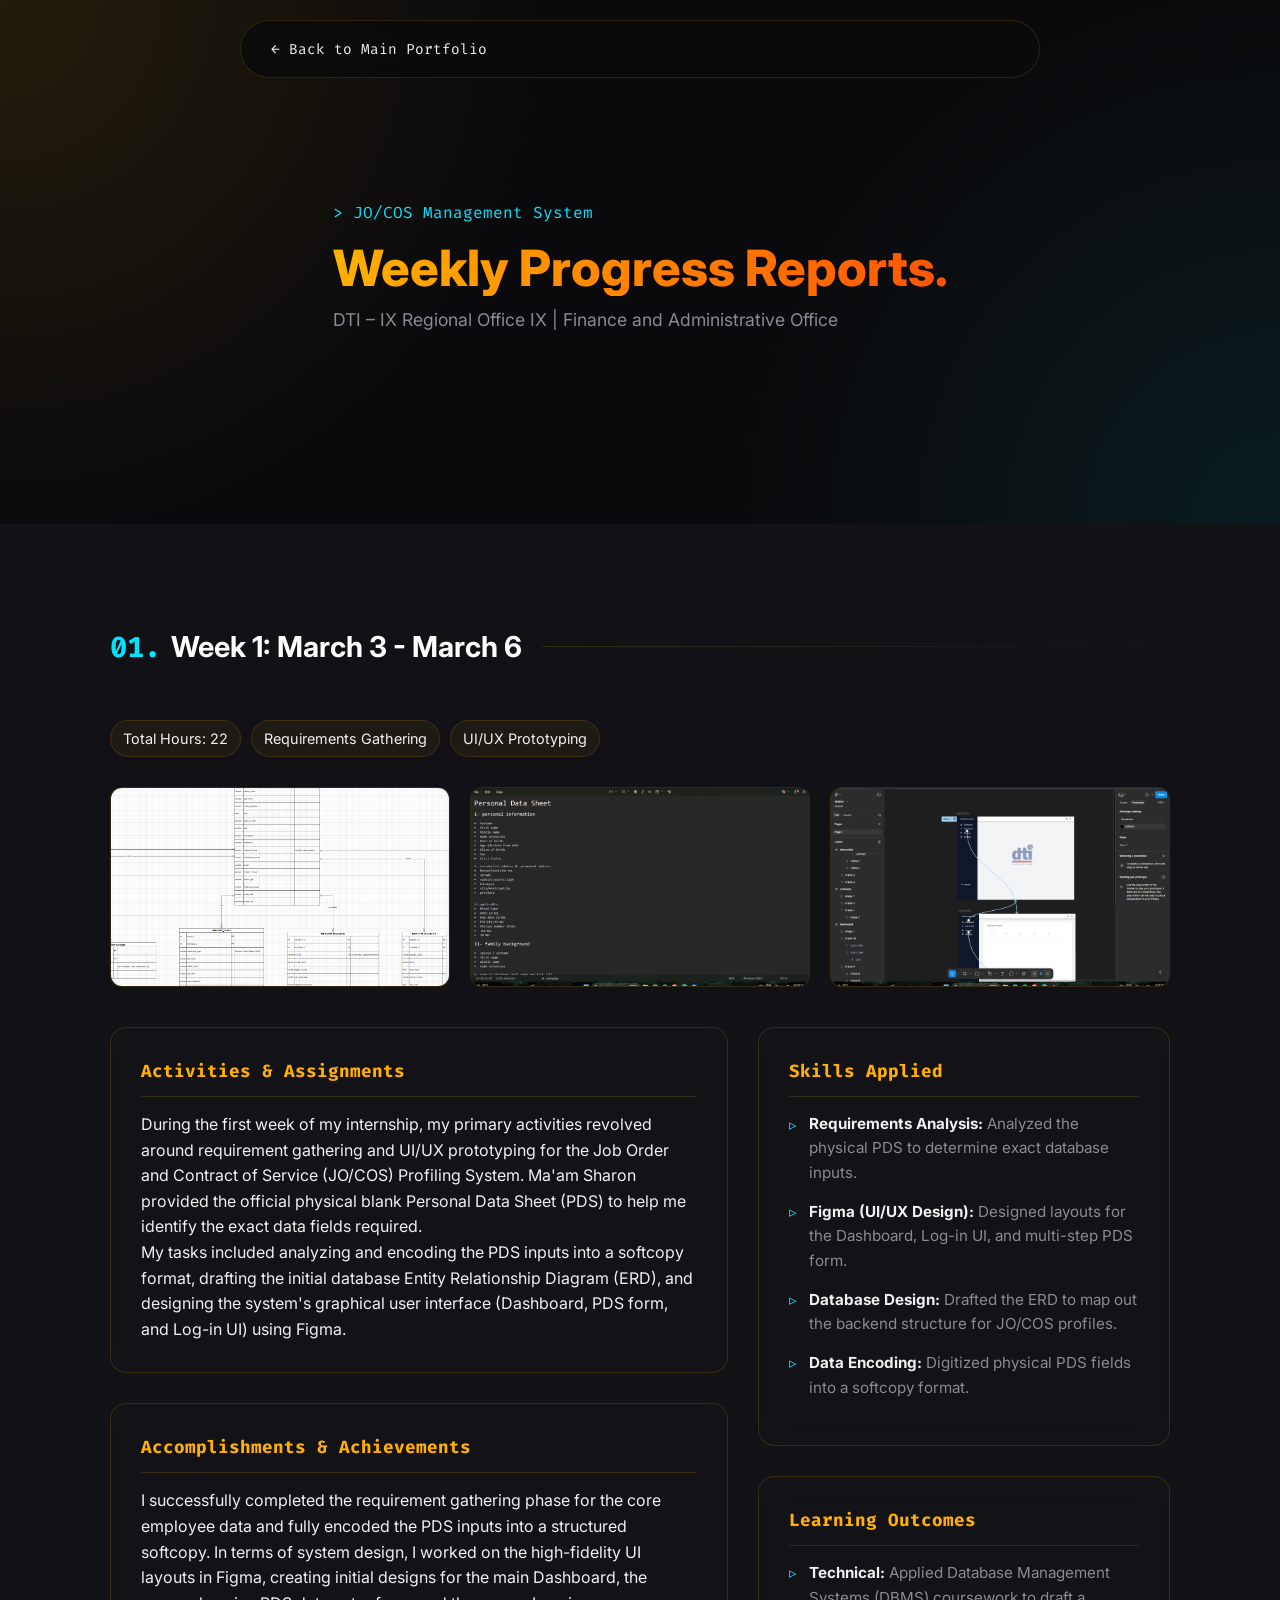
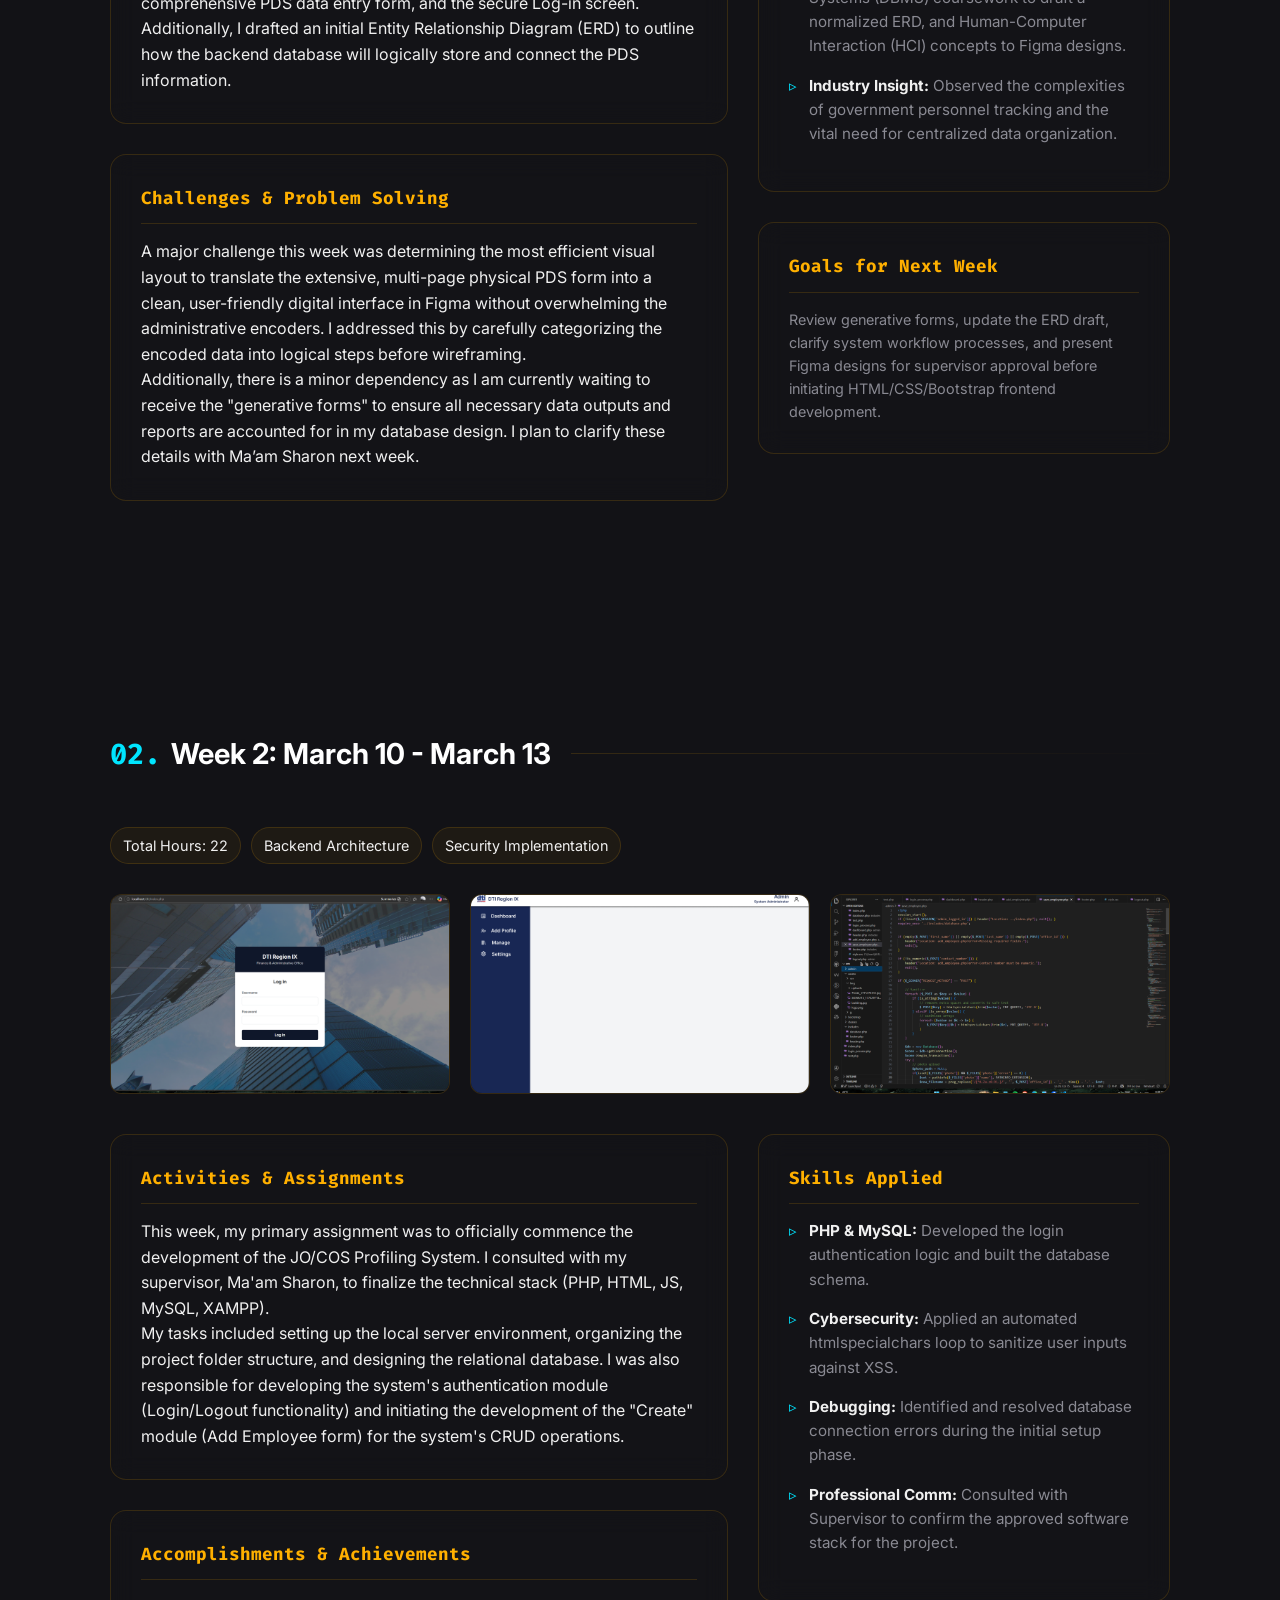
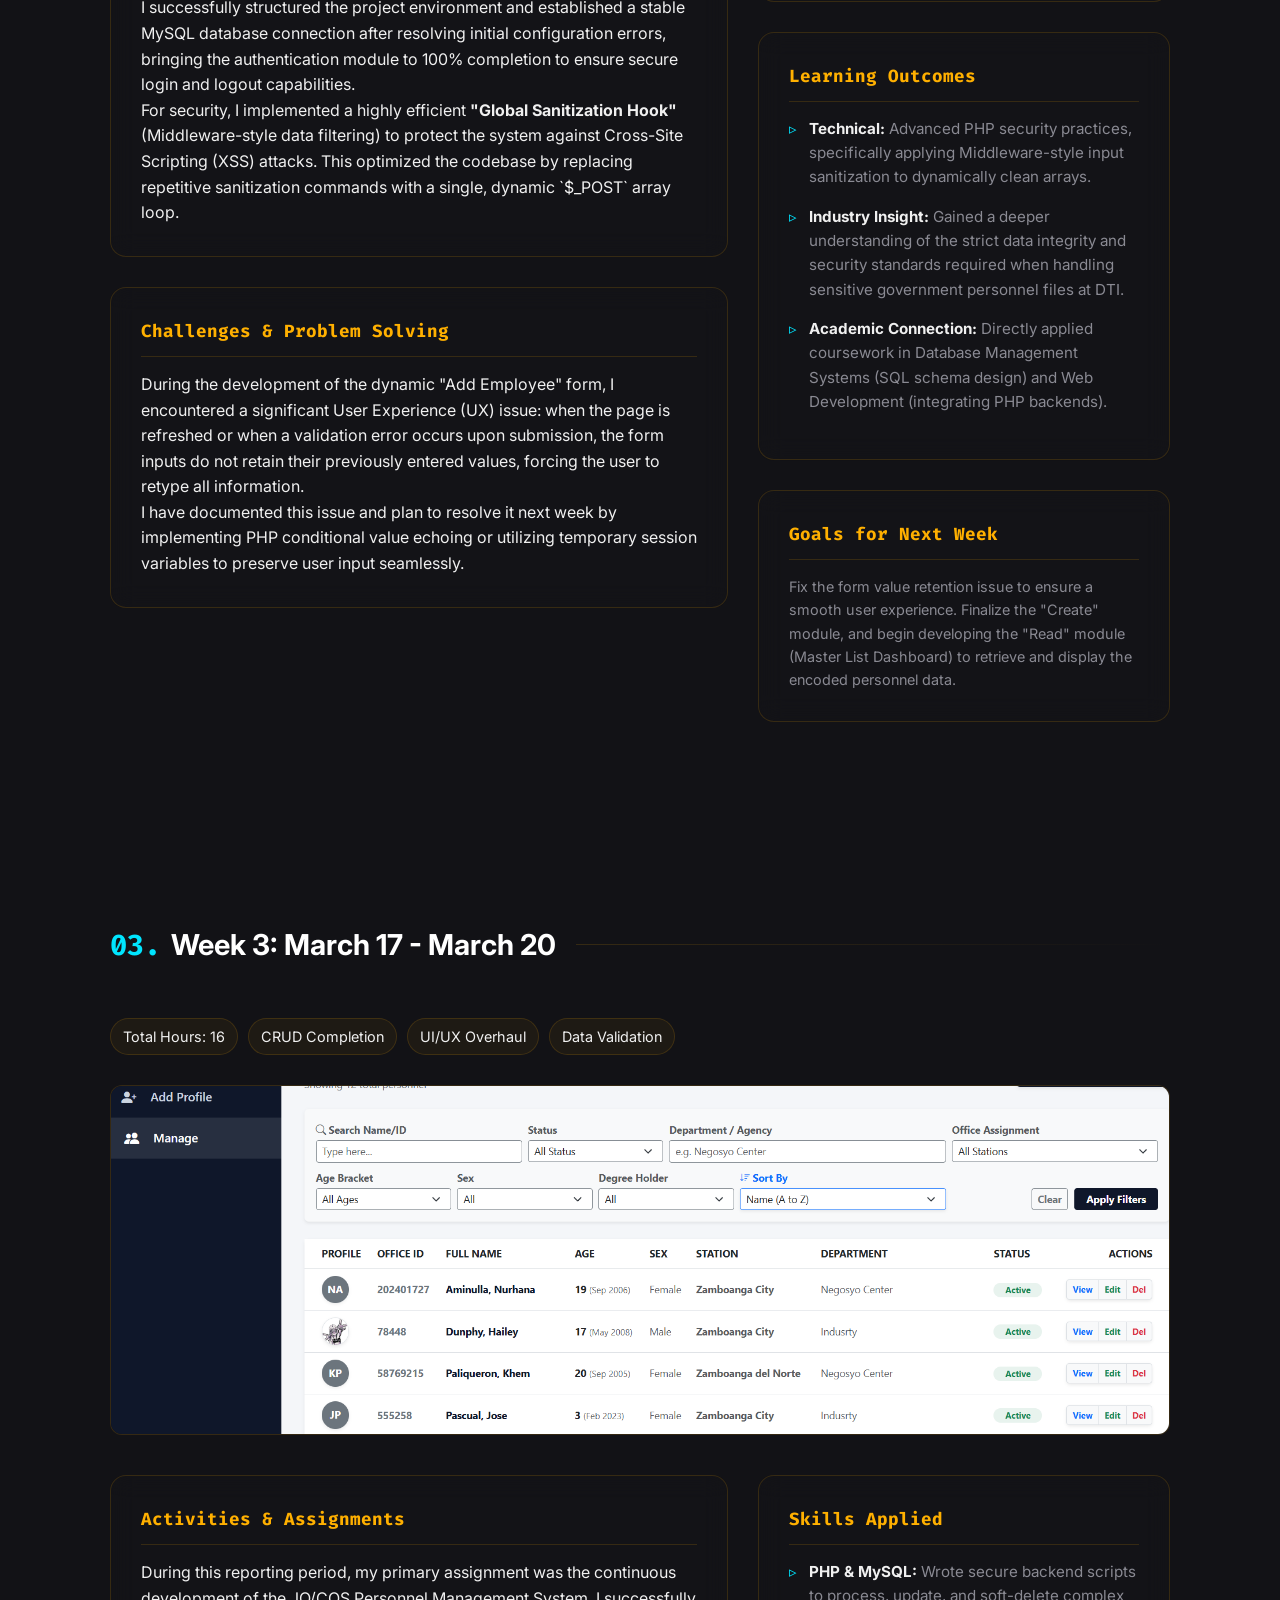
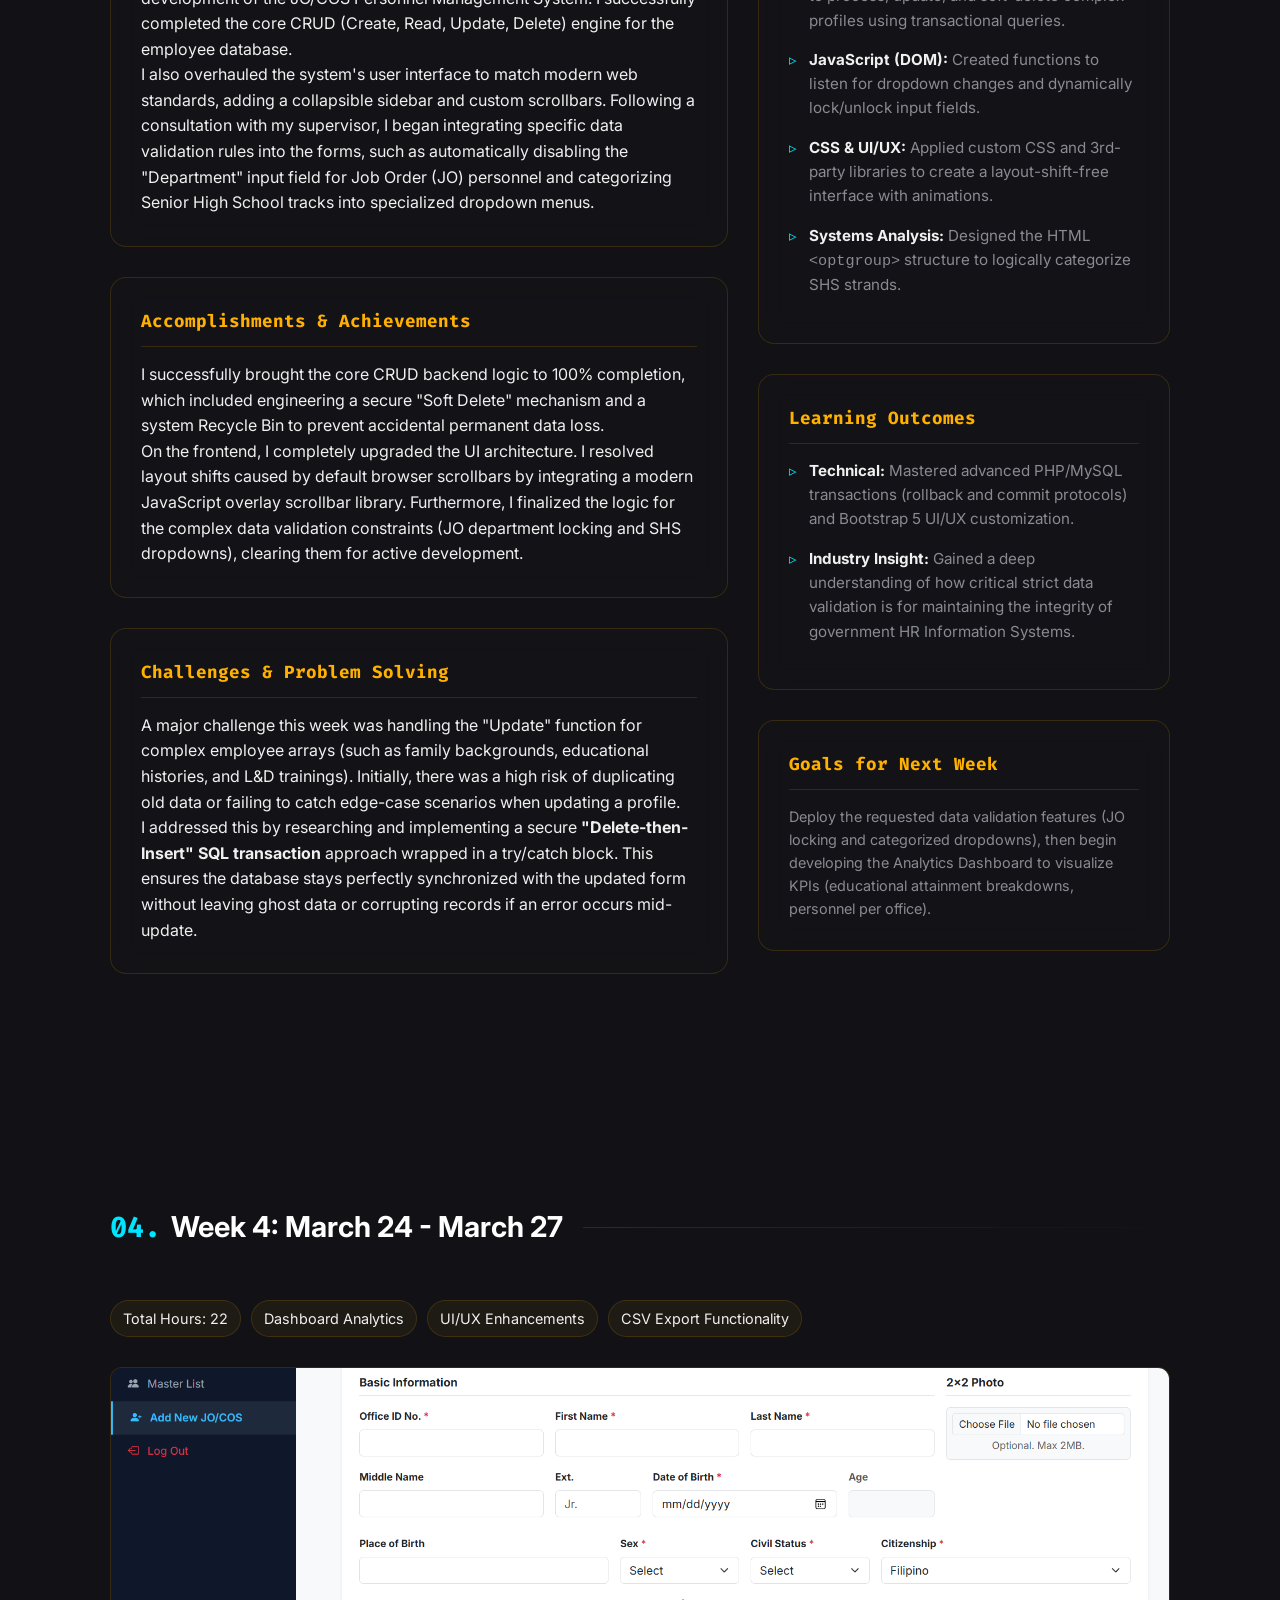
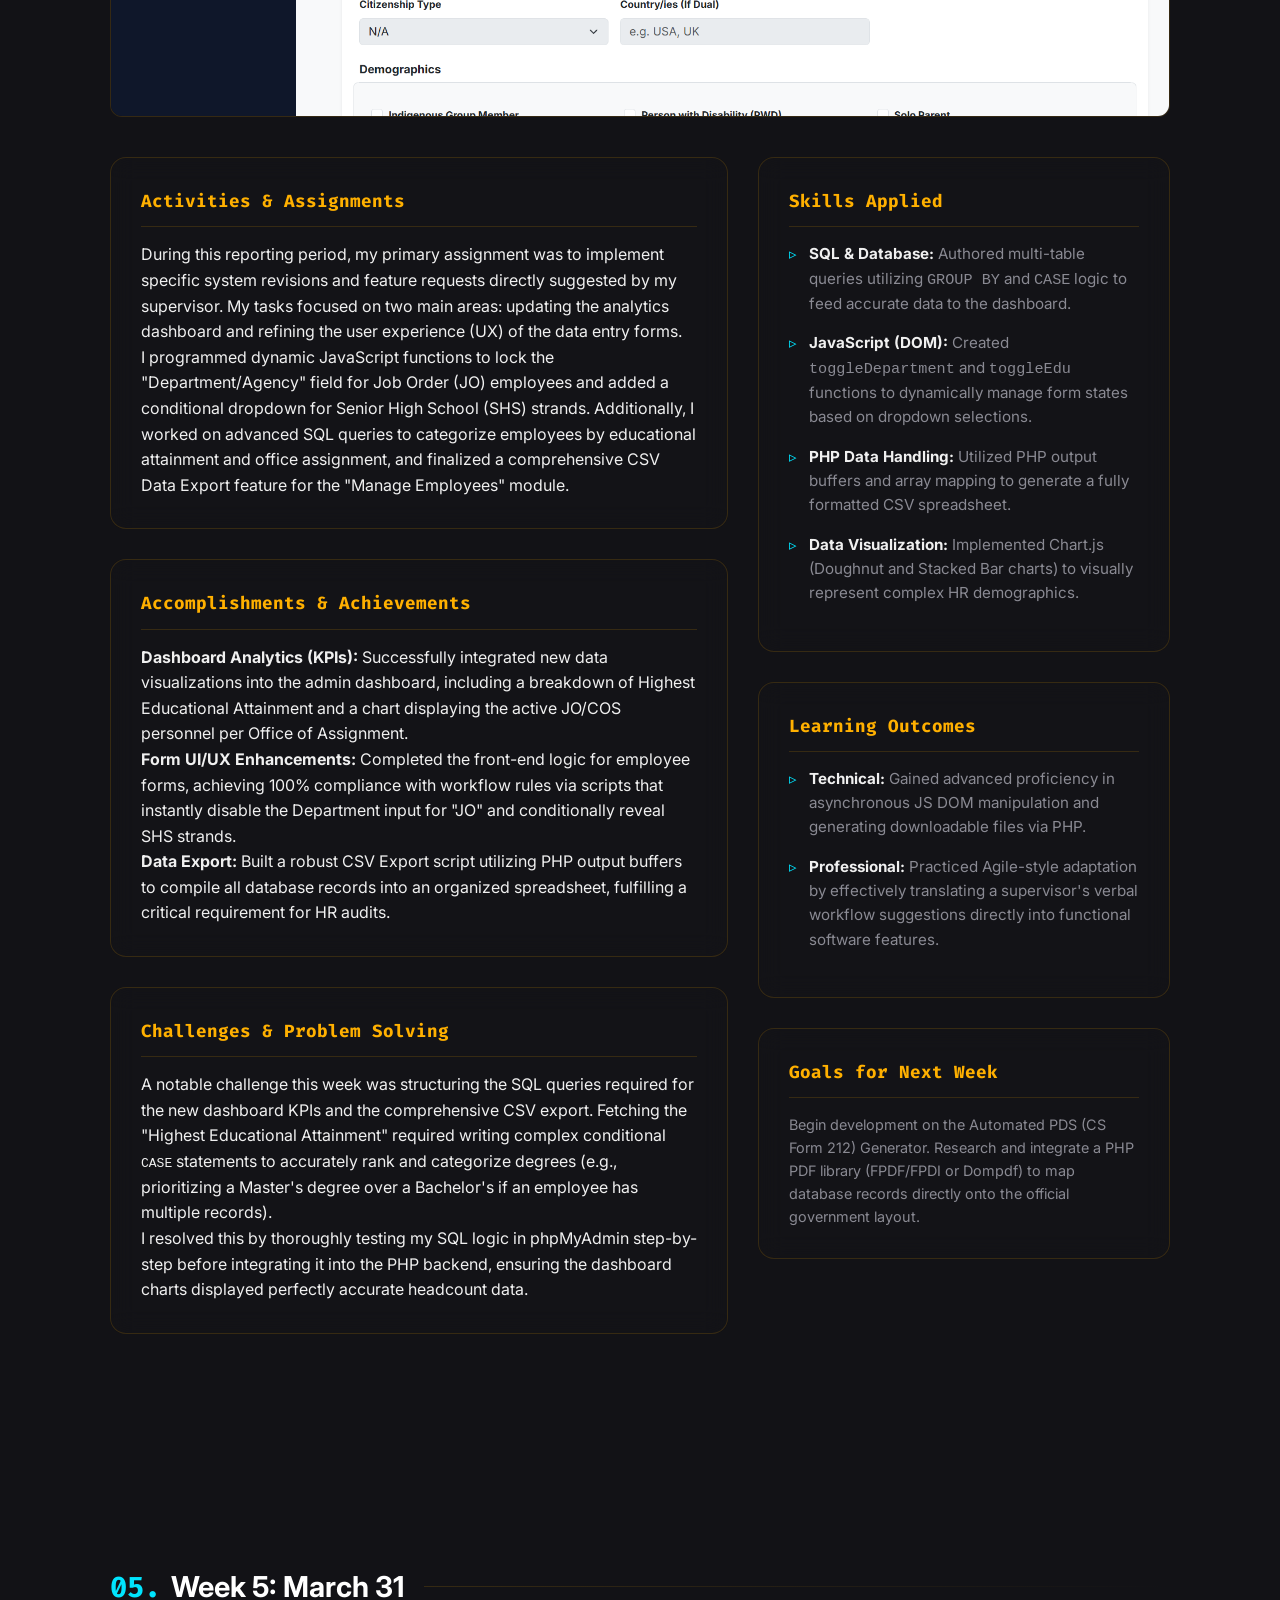
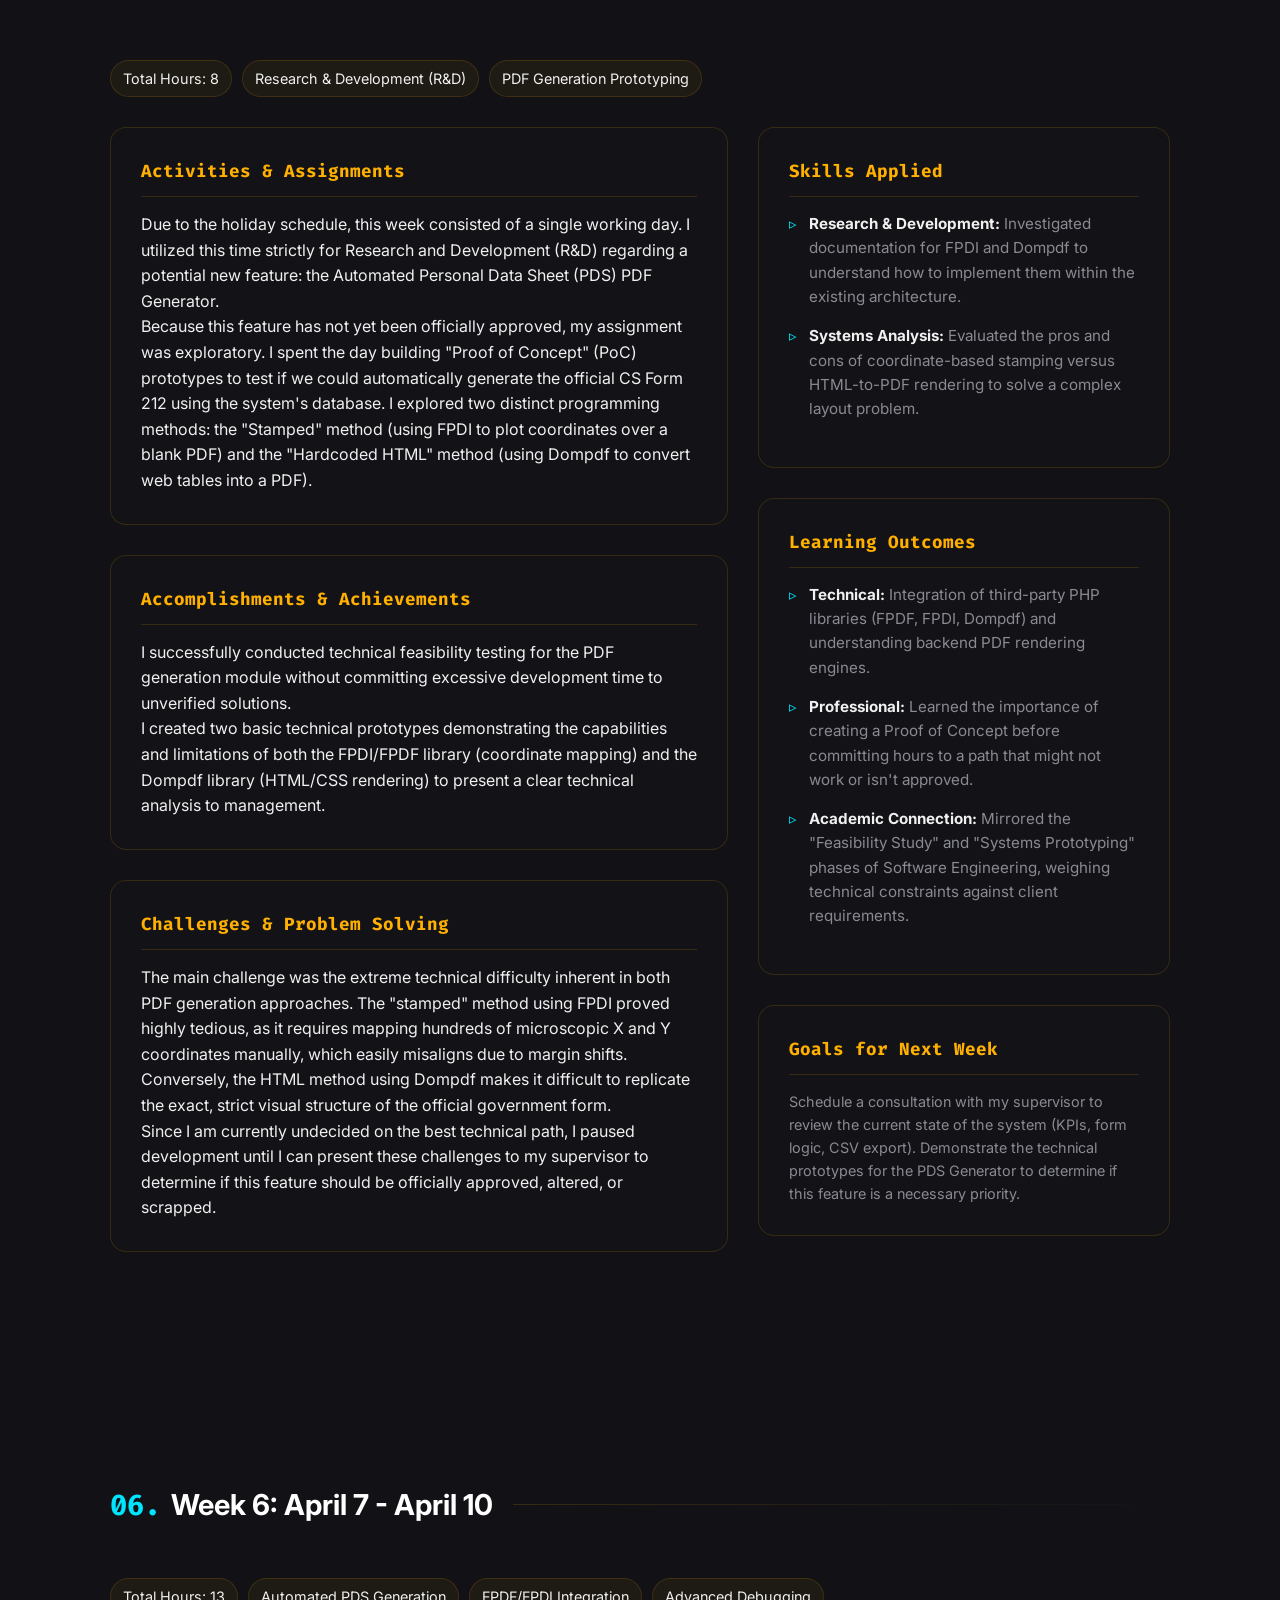
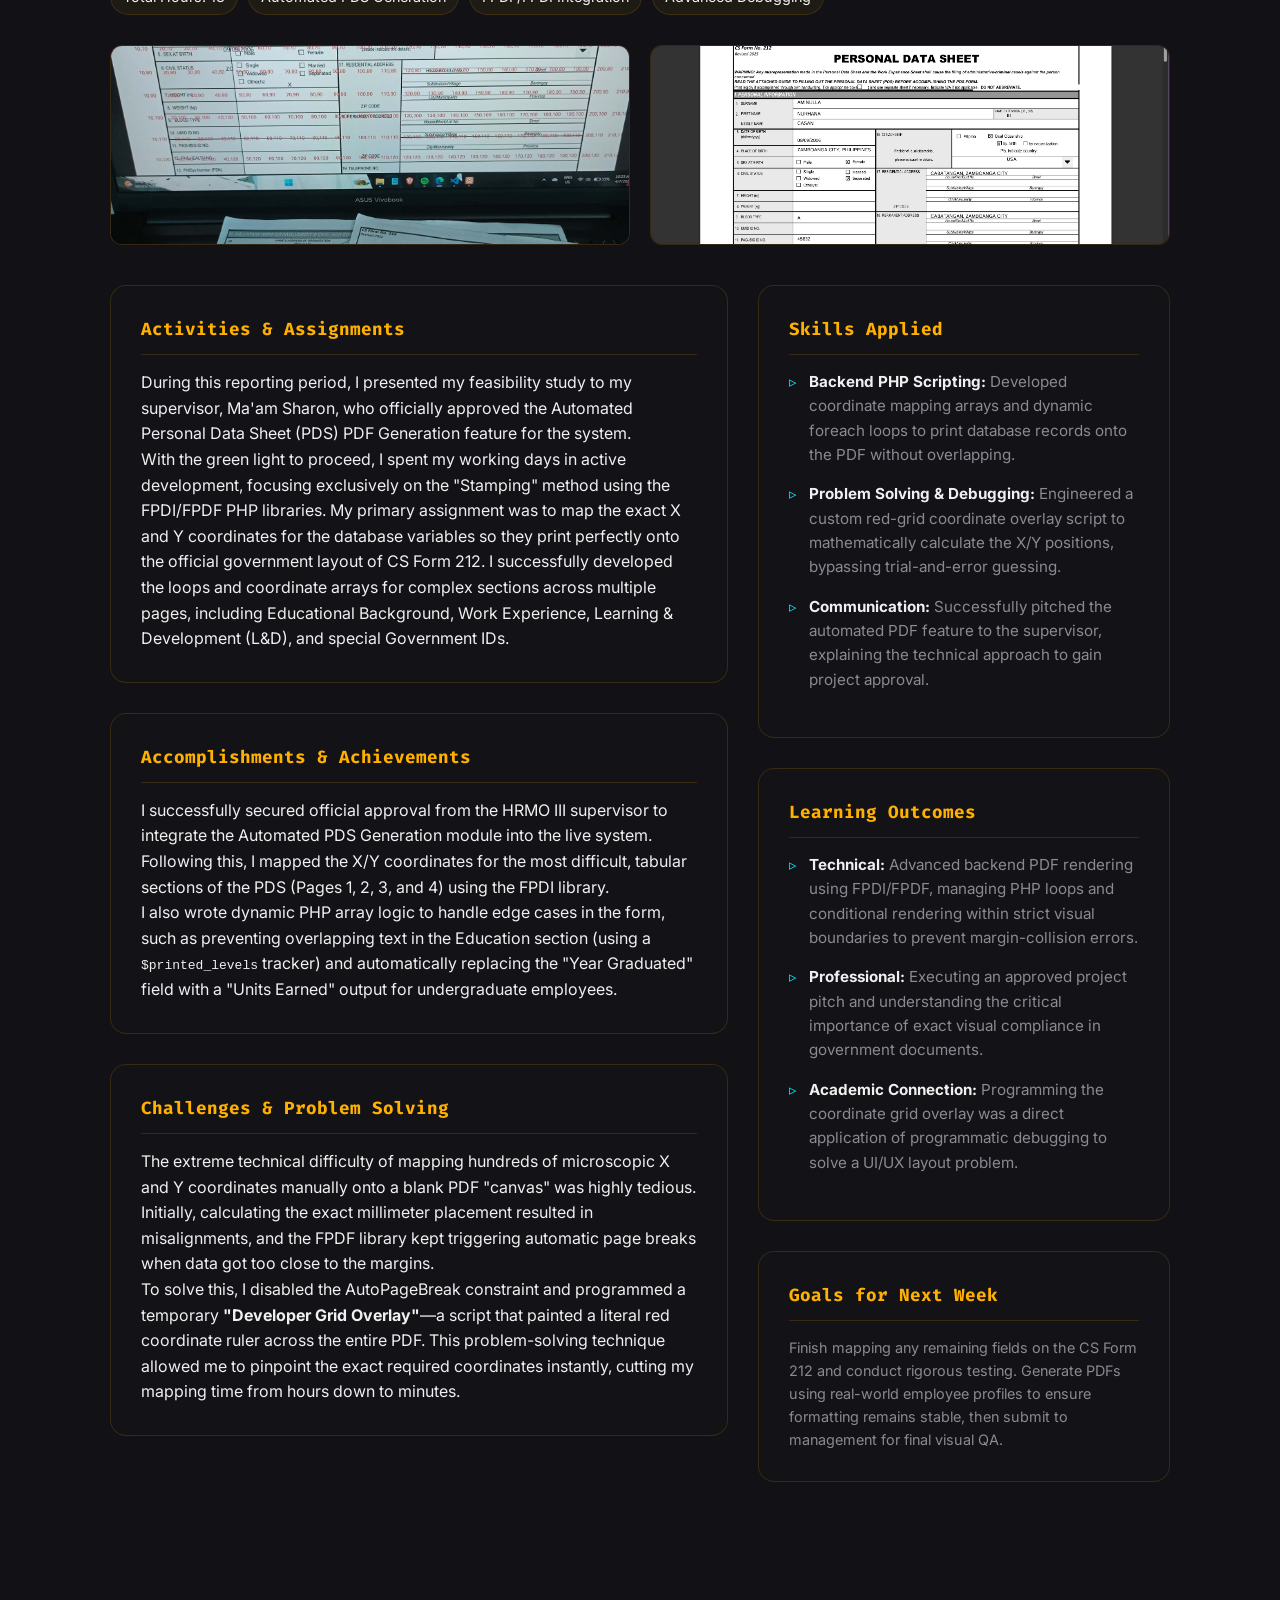
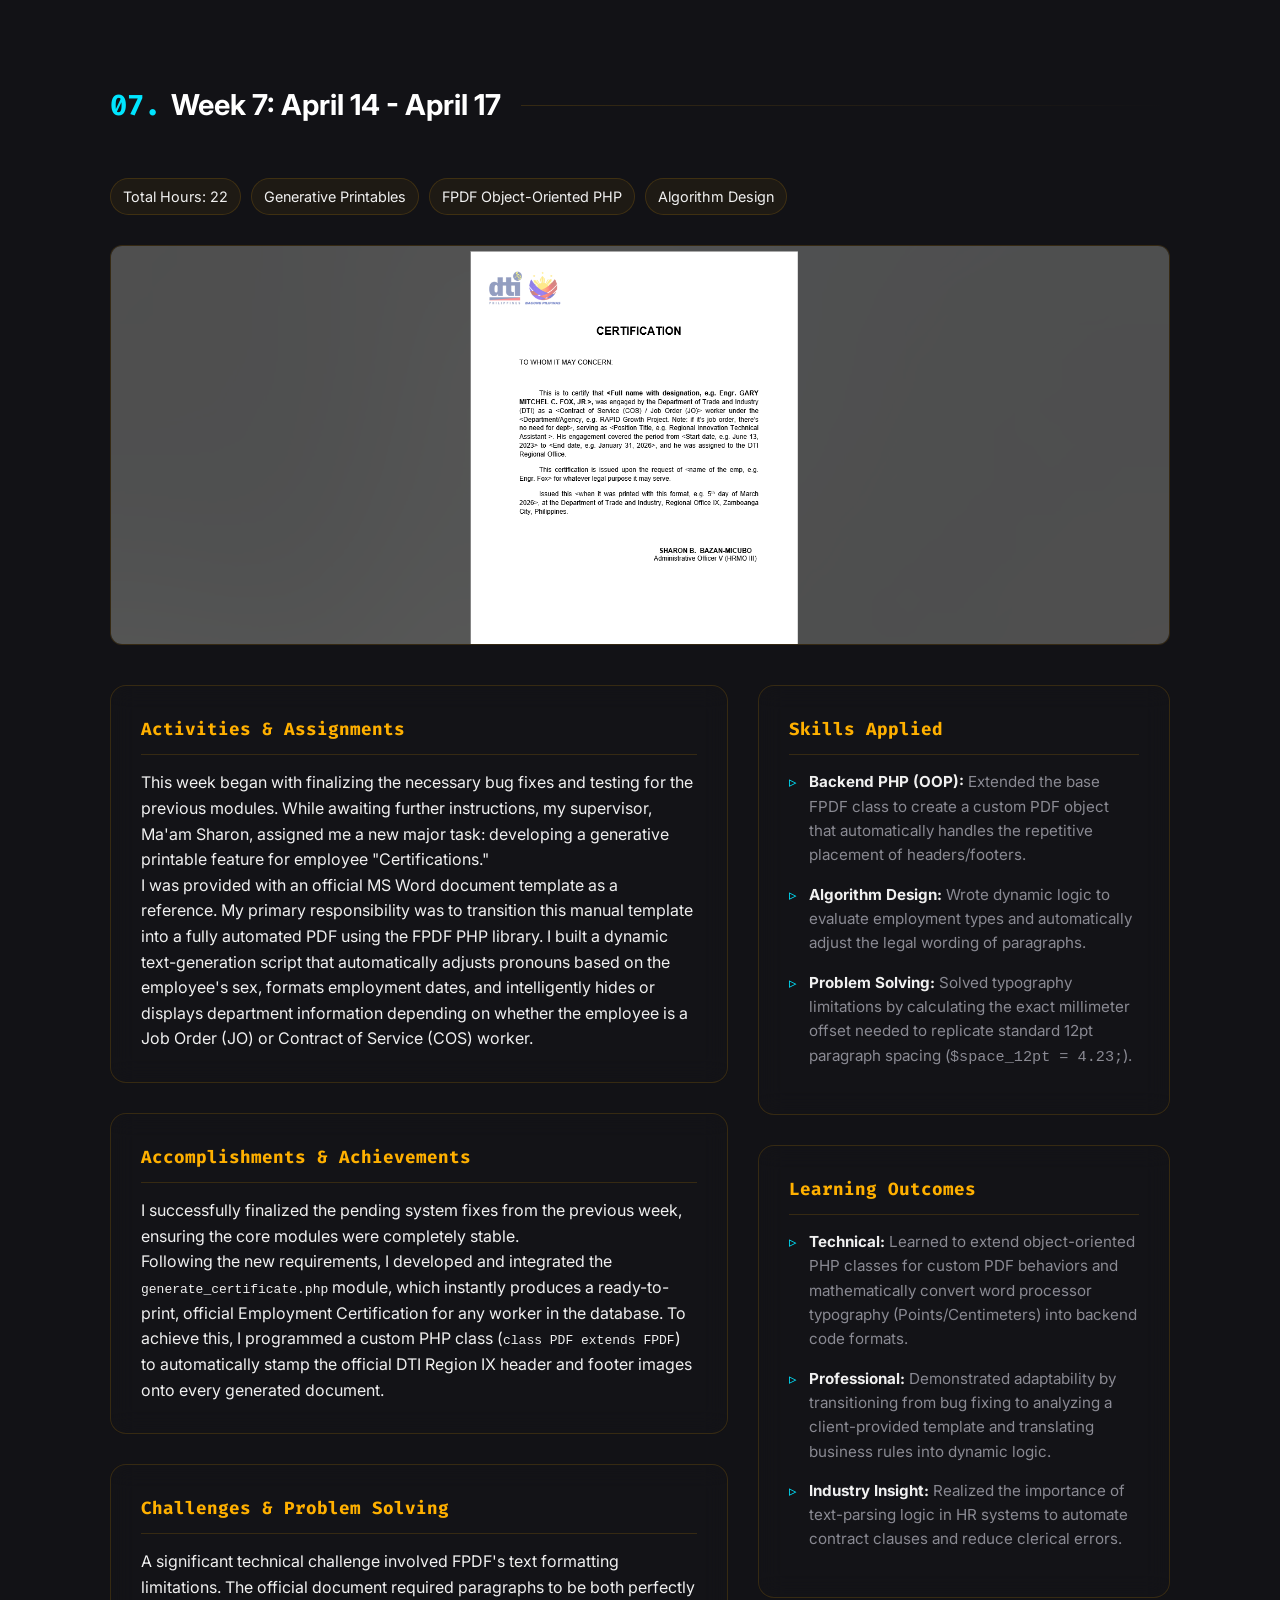
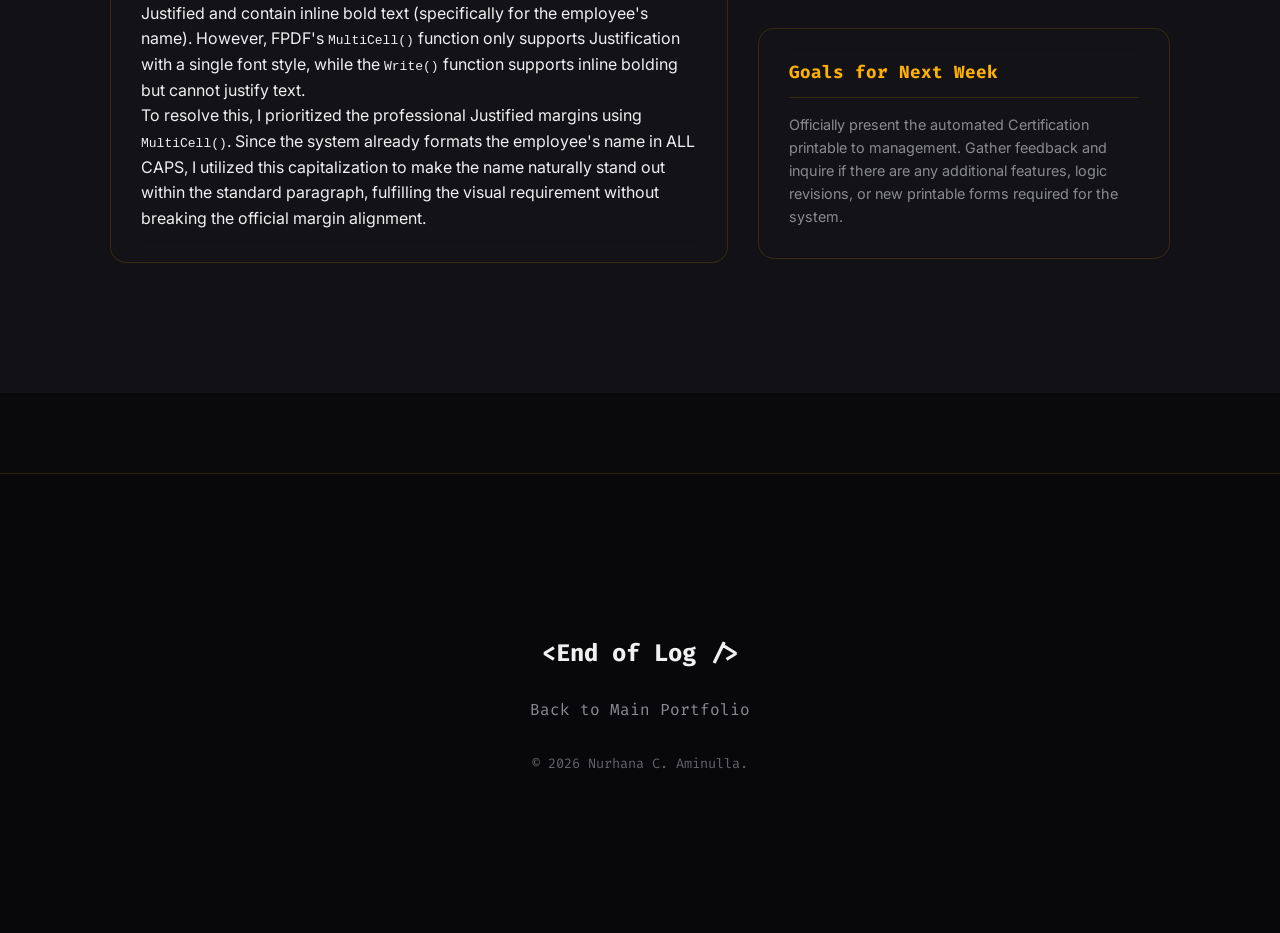
==== reports.html @ c4b8fddf "first commit" ====
<!DOCTYPE html>
<html lang="en">
<head>
    <meta charset="UTF-8">
    <meta name="viewport" content="width=device-width, initial-scale=1.0">
    <title>Detailed Reports | Nurhana C. Aminulla</title>
    <link rel="stylesheet" href="style.css">
    <link href="https://fonts.googleapis.com/css2?family=Fira+Code:wght@400;600&family=Inter:wght@300;400;600;800&display=swap" rel="stylesheet">
</head>
<body>

    <nav data-animate="fade-down">
        <div class="nav-content">
            <!-- <div class="logo">&lt;Nurhana /&gt;</div> -->
            <ul class="nav-links">
                <li><a href="index.html">&larr; Back to Main Portfolio</a></li>
            </ul>
        </div>
    </nav>

    <header class="section-hero" style="min-height: 40vh; padding-top: 100px; align-items: flex-end; padding-bottom: 50px;">
        <div class="container">
            <p class="greeting">> JO/COS Management System</p>
            <h1 class="name" style="font-size: clamp(30px, 5vw, 50px);">Weekly Progress Reports.</h1>
            <p class="summary">DTI – IX Regional Office IX | Finance and Administrative Office</p>
        </div>
    </header>

    <section id="week1" class="section-timeline">
        <div class="container">
            <div class="report-header" data-animate="fade-up">
                <h2 class="section-title">01. <span>Week 1: March 3 - March 6</span></h2>
                <div class="tech-tags" style="margin-bottom: 30px;">
                    <span>Total Hours: 22</span>
                    <span>Requirements Gathering</span>
                    <span>UI/UX Prototyping</span>
                </div>
            </div>

            <div class="report-gallery" data-animate="fade-up">
                <div class="gallery-img"><img src="img/weekly/week1_photo1.png" alt="Week 1 Photo 1"></div>
                <div class="gallery-img"><img src="img/weekly/week1_photo2.png" alt="Week 1 Photo 2"></div>
                <div class="gallery-img"><img src="img/weekly/week1_photo3.png" alt="Week 1 Photo 3"></div>
            </div>

            <div class="report-grid">
                
                <div class="report-main-content">
                    <div class="glass-panel" data-animate="slide-right" style="margin-bottom: 30px;">
                        <h3 class="report-subtitle">Activities & Assignments</h3>
                        <p>During the first week of my internship, my primary activities revolved around requirement gathering and UI/UX prototyping for the Job Order and Contract of Service (JO/COS) Profiling System. Ma'am Sharon provided the official physical blank Personal Data Sheet (PDS) to help me identify the exact data fields required.</p>
                        <p>My tasks included analyzing and encoding the PDS inputs into a softcopy format, drafting the initial database Entity Relationship Diagram (ERD), and designing the system's graphical user interface (Dashboard, PDS form, and Log-in UI) using Figma.</p>
                    </div>

                    <div class="glass-panel" data-animate="slide-right" style="margin-bottom: 30px;">
                        <h3 class="report-subtitle">Accomplishments & Achievements</h3>
                        <p>I successfully completed the requirement gathering phase for the core employee data and fully encoded the PDS inputs into a structured softcopy. In terms of system design, I worked on the high-fidelity UI layouts in Figma, creating initial designs for the main Dashboard, the comprehensive PDS data entry form, and the secure Log-in screen.</p>
                        <p>Additionally, I drafted an initial Entity Relationship Diagram (ERD) to outline how the backend database will logically store and connect the PDS information.</p>
                    </div>

                    <div class="glass-panel" data-animate="slide-right" style="margin-bottom: 30px;">
                        <h3 class="report-subtitle">Challenges & Problem Solving</h3>
                        <p>A major challenge this week was determining the most efficient visual layout to translate the extensive, multi-page physical PDS form into a clean, user-friendly digital interface in Figma without overwhelming the administrative encoders. I addressed this by carefully categorizing the encoded data into logical steps before wireframing.</p>
                        <p>Additionally, there is a minor dependency as I am currently waiting to receive the "generative forms" to ensure all necessary data outputs and reports are accounted for in my database design. I plan to clarify these details with Ma’am Sharon next week.</p>
                    </div>
                </div>

                <div class="report-sidebar">
                    
                    <div class="glass-panel" data-animate="slide-left" style="margin-bottom: 30px;">
                        <h3 class="report-subtitle">Skills Applied</h3>
                        <ul class="styled-list">
                            <li><strong>Requirements Analysis:</strong> Analyzed the physical PDS to determine exact database inputs.</li>
                            <li><strong>Figma (UI/UX Design):</strong> Designed layouts for the Dashboard, Log-in UI, and multi-step PDS form.</li>
                            <li><strong>Database Design:</strong> Drafted the ERD to map out the backend structure for JO/COS profiles.</li>
                            <li><strong>Data Encoding:</strong> Digitized physical PDS fields into a softcopy format.</li>
                        </ul>
                    </div>

                    <div class="glass-panel" data-animate="slide-left" style="margin-bottom: 30px;">
                        <h3 class="report-subtitle">Learning Outcomes</h3>
                        <ul class="styled-list">
                            <li><strong>Technical:</strong> Applied Database Management Systems (DBMS) coursework to draft a normalized ERD, and Human-Computer Interaction (HCI) concepts to Figma designs.</li>
                            <li><strong>Industry Insight:</strong> Observed the complexities of government personnel tracking and the vital need for centralized data organization.</li>
                        </ul>
                    </div>

                    <div class="glass-panel" data-animate="slide-left">
                        <h3 class="report-subtitle">Goals for Next Week</h3>
                        <p style="font-size: 0.9rem; color: var(--text-muted);">Review generative forms, update the ERD draft, clarify system workflow processes, and present Figma designs for supervisor approval before initiating HTML/CSS/Bootstrap frontend development.</p>
                    </div>
                </div>

            </div>
        </div>
    </section>

    <section id="week2" class="section-timeline">
        <div class="container">
            <div class="report-header" data-animate="fade-up">
                <h2 class="section-title">02. <span>Week 2: March 10 - March 13</span></h2>
                <div class="tech-tags" style="margin-bottom: 30px;">
                    <span>Total Hours: 22</span>
                    <span>Backend Architecture</span>
                    <span>Security Implementation</span>
                </div>
            </div>

            <div class="report-gallery" data-animate="fade-up">
                <div class="gallery-img"><img src="img/weekly/week2_photo1.png" alt="Week 2 Photo 1" onerror="this.style.display='none'"></div>
                <div class="gallery-img"><img src="img/weekly/week2_photo2.png" alt="Week 2 Photo 2" onerror="this.style.display='none'"></div>
                <div class="gallery-img"><img src="img/weekly/week2_photo3.png" alt="Week 2 Photo 3" onerror="this.style.display='none'"></div>
            </div>

            <div class="report-grid">
                
                <div class="report-main-content">
                    <div class="glass-panel" data-animate="slide-right" style="margin-bottom: 30px;">
                        <h3 class="report-subtitle">Activities & Assignments</h3>
                        <p>This week, my primary assignment was to officially commence the development of the JO/COS Profiling System. I consulted with my supervisor, Ma'am Sharon, to finalize the technical stack (PHP, HTML, JS, MySQL, XAMPP).</p>
                        <p>My tasks included setting up the local server environment, organizing the project folder structure, and designing the relational database. I was also responsible for developing the system's authentication module (Login/Logout functionality) and initiating the development of the "Create" module (Add Employee form) for the system's CRUD operations.</p>
                    </div>

                    <div class="glass-panel" data-animate="slide-right" style="margin-bottom: 30px;">
                        <h3 class="report-subtitle">Accomplishments & Achievements</h3>
                        <p>I successfully structured the project environment and established a stable MySQL database connection after resolving initial configuration errors, bringing the authentication module to 100% completion to ensure secure login and logout capabilities.</p>
                        <p>For security, I implemented a highly efficient <strong>"Global Sanitization Hook"</strong> (Middleware-style data filtering) to protect the system against Cross-Site Scripting (XSS) attacks. This optimized the codebase by replacing repetitive sanitization commands with a single, dynamic `$_POST` array loop.</p>
                    </div>

                    <div class="glass-panel" data-animate="slide-right" style="margin-bottom: 30px;">
                        <h3 class="report-subtitle">Challenges & Problem Solving</h3>
                        <p>During the development of the dynamic "Add Employee" form, I encountered a significant User Experience (UX) issue: when the page is refreshed or when a validation error occurs upon submission, the form inputs do not retain their previously entered values, forcing the user to retype all information.</p>
                        <p>I have documented this issue and plan to resolve it next week by implementing PHP conditional value echoing or utilizing temporary session variables to preserve user input seamlessly.</p>
                    </div>
                </div>

                <div class="report-sidebar">
                    
                    <div class="glass-panel" data-animate="slide-left" style="margin-bottom: 30px;">
                        <h3 class="report-subtitle">Skills Applied</h3>
                        <ul class="styled-list">
                            <li><strong>PHP & MySQL:</strong> Developed the login authentication logic and built the database schema.</li>
                            <li><strong>Cybersecurity:</strong> Applied an automated htmlspecialchars loop to sanitize user inputs against XSS.</li>
                            <li><strong>Debugging:</strong> Identified and resolved database connection errors during the initial setup phase.</li>
                            <li><strong>Professional Comm:</strong> Consulted with Supervisor to confirm the approved software stack for the project.</li>
                        </ul>
                    </div>

                    <div class="glass-panel" data-animate="slide-left" style="margin-bottom: 30px;">
                        <h3 class="report-subtitle">Learning Outcomes</h3>
                        <ul class="styled-list">
                            <li><strong>Technical:</strong> Advanced PHP security practices, specifically applying Middleware-style input sanitization to dynamically clean arrays.</li>
                            <li><strong>Industry Insight:</strong> Gained a deeper understanding of the strict data integrity and security standards required when handling sensitive government personnel files at DTI.</li>
                            <li><strong>Academic Connection:</strong> Directly applied coursework in Database Management Systems (SQL schema design) and Web Development (integrating PHP backends).</li>
                        </ul>
                    </div>

                    <div class="glass-panel" data-animate="slide-left">
                        <h3 class="report-subtitle">Goals for Next Week</h3>
                        <p style="font-size: 0.9rem; color: var(--text-muted);">Fix the form value retention issue to ensure a smooth user experience. Finalize the "Create" module, and begin developing the "Read" module (Master List Dashboard) to retrieve and display the encoded personnel data.</p>
                    </div>
                </div>

            </div>
        </div>
    </section>

    <section id="week3" class="section-timeline">
        <div class="container">
            <div class="report-header" data-animate="fade-up">
                <h2 class="section-title">03. <span>Week 3: March 17 - March 20</span></h2>
                <div class="tech-tags" style="margin-bottom: 30px;">
                    <span>Total Hours: 16</span>
                    <span>CRUD Completion</span>
                    <span>UI/UX Overhaul</span>
                    <span>Data Validation</span>
                </div>
            </div>

            <div class="report-gallery" data-animate="fade-up" style="display: block;">
                <div class="gallery-img" style="height: 350px;">
                    <img src="img/weekly/week3_photo1.png" alt="Week 3 Preview" onerror="this.style.display='none'">
                </div>
            </div>

            <div class="report-grid">
                
                <div class="report-main-content">
                    <div class="glass-panel" data-animate="slide-right" style="margin-bottom: 30px;">
                        <h3 class="report-subtitle">Activities & Assignments</h3>
                        <p>During this reporting period, my primary assignment was the continuous development of the JO/COS Personnel Management System. I successfully completed the core CRUD (Create, Read, Update, Delete) engine for the employee database.</p>
                        <p>I also overhauled the system's user interface to match modern web standards, adding a collapsible sidebar and custom scrollbars. Following a consultation with my supervisor, I began integrating specific data validation rules into the forms, such as automatically disabling the "Department" input field for Job Order (JO) personnel and categorizing Senior High School tracks into specialized dropdown menus.</p>
                    </div>

                    <div class="glass-panel" data-animate="slide-right" style="margin-bottom: 30px;">
                        <h3 class="report-subtitle">Accomplishments & Achievements</h3>
                        <p>I successfully brought the core CRUD backend logic to 100% completion, which included engineering a secure "Soft Delete" mechanism and a system Recycle Bin to prevent accidental permanent data loss.</p>
                        <p>On the frontend, I completely upgraded the UI architecture. I resolved layout shifts caused by default browser scrollbars by integrating a modern JavaScript overlay scrollbar library. Furthermore, I finalized the logic for the complex data validation constraints (JO department locking and SHS dropdowns), clearing them for active development.</p>
                    </div>

                    <div class="glass-panel" data-animate="slide-right" style="margin-bottom: 30px;">
                        <h3 class="report-subtitle">Challenges & Problem Solving</h3>
                        <p>A major challenge this week was handling the "Update" function for complex employee arrays (such as family backgrounds, educational histories, and L&D trainings). Initially, there was a high risk of duplicating old data or failing to catch edge-case scenarios when updating a profile.</p>
                        <p>I addressed this by researching and implementing a secure <strong>"Delete-then-Insert" SQL transaction</strong> approach wrapped in a try/catch block. This ensures the database stays perfectly synchronized with the updated form without leaving ghost data or corrupting records if an error occurs mid-update.</p>
                    </div>
                </div>

                <div class="report-sidebar">
                    
                    <div class="glass-panel" data-animate="slide-left" style="margin-bottom: 30px;">
                        <h3 class="report-subtitle">Skills Applied</h3>
                        <ul class="styled-list">
                            <li><strong>PHP & MySQL:</strong> Wrote secure backend scripts to process, update, and soft-delete complex profiles using transactional queries.</li>
                            <li><strong>JavaScript (DOM):</strong> Created functions to listen for dropdown changes and dynamically lock/unlock input fields.</li>
                            <li><strong>CSS & UI/UX:</strong> Applied custom CSS and 3rd-party libraries to create a layout-shift-free interface with animations.</li>
                            <li><strong>Systems Analysis:</strong> Designed the HTML <code>&lt;optgroup&gt;</code> structure to logically categorize SHS strands.</li>
                        </ul>
                    </div>

                    <div class="glass-panel" data-animate="slide-left" style="margin-bottom: 30px;">
                        <h3 class="report-subtitle">Learning Outcomes</h3>
                        <ul class="styled-list">
                            <li><strong>Technical:</strong> Mastered advanced PHP/MySQL transactions (rollback and commit protocols) and Bootstrap 5 UI/UX customization.</li>
                            <li><strong>Industry Insight:</strong> Gained a deep understanding of how critical strict data validation is for maintaining the integrity of government HR Information Systems.</li>
                        </ul>
                    </div>

                    <div class="glass-panel" data-animate="slide-left">
                        <h3 class="report-subtitle">Goals for Next Week</h3>
                        <p style="font-size: 0.9rem; color: var(--text-muted);">Deploy the requested data validation features (JO locking and categorized dropdowns), then begin developing the Analytics Dashboard to visualize KPIs (educational attainment breakdowns, personnel per office).</p>
                    </div>
                </div>

            </div>
        </div>
    </section>

    <section id="week4" class="section-timeline">
        <div class="container">
            <div class="report-header" data-animate="fade-up">
                <h2 class="section-title">04. <span>Week 4: March 24 - March 27</span></h2>
                <div class="tech-tags" style="margin-bottom: 30px;">
                    <span>Total Hours: 22</span>
                    <span>Dashboard Analytics</span>
                    <span>UI/UX Enhancements</span>
                    <span>CSV Export Functionality</span>
                </div>
            </div>

            <div class="report-gallery" data-animate="fade-up" style="display: block;">
                <div class="gallery-img" style="height: 350px;">
                    <img src="img/weekly/week4_photo1.png" alt="Week 4 Preview" onerror="this.style.display='none'">
                </div>
            </div>

            <div class="report-grid">
                
                <div class="report-main-content">
                    <div class="glass-panel" data-animate="slide-right" style="margin-bottom: 30px;">
                        <h3 class="report-subtitle">Activities & Assignments</h3>
                        <p>During this reporting period, my primary assignment was to implement specific system revisions and feature requests directly suggested by my supervisor. My tasks focused on two main areas: updating the analytics dashboard and refining the user experience (UX) of the data entry forms.</p>
                        <p>I programmed dynamic JavaScript functions to lock the "Department/Agency" field for Job Order (JO) employees and added a conditional dropdown for Senior High School (SHS) strands. Additionally, I worked on advanced SQL queries to categorize employees by educational attainment and office assignment, and finalized a comprehensive CSV Data Export feature for the "Manage Employees" module.</p>
                    </div>

                    <div class="glass-panel" data-animate="slide-right" style="margin-bottom: 30px;">
                        <h3 class="report-subtitle">Accomplishments & Achievements</h3>
                        <p><strong>Dashboard Analytics (KPIs):</strong> Successfully integrated new data visualizations into the admin dashboard, including a breakdown of Highest Educational Attainment and a chart displaying the active JO/COS personnel per Office of Assignment.</p>
                        <p><strong>Form UI/UX Enhancements:</strong> Completed the front-end logic for employee forms, achieving 100% compliance with workflow rules via scripts that instantly disable the Department input for "JO" and conditionally reveal SHS strands.</p>
                        <p><strong>Data Export:</strong> Built a robust CSV Export script utilizing PHP output buffers to compile all database records into an organized spreadsheet, fulfilling a critical requirement for HR audits.</p>
                    </div>

                    <div class="glass-panel" data-animate="slide-right" style="margin-bottom: 30px;">
                        <h3 class="report-subtitle">Challenges & Problem Solving</h3>
                        <p>A notable challenge this week was structuring the SQL queries required for the new dashboard KPIs and the comprehensive CSV export. Fetching the "Highest Educational Attainment" required writing complex conditional <code>CASE</code> statements to accurately rank and categorize degrees (e.g., prioritizing a Master's degree over a Bachelor's if an employee has multiple records).</p>
                        <p>I resolved this by thoroughly testing my SQL logic in phpMyAdmin step-by-step before integrating it into the PHP backend, ensuring the dashboard charts displayed perfectly accurate headcount data.</p>
                    </div>
                </div>

                <div class="report-sidebar">
                    
                    <div class="glass-panel" data-animate="slide-left" style="margin-bottom: 30px;">
                        <h3 class="report-subtitle">Skills Applied</h3>
                        <ul class="styled-list">
                            <li><strong>SQL & Database:</strong> Authored multi-table queries utilizing <code>GROUP BY</code> and <code>CASE</code> logic to feed accurate data to the dashboard.</li>
                            <li><strong>JavaScript (DOM):</strong> Created <code>toggleDepartment</code> and <code>toggleEdu</code> functions to dynamically manage form states based on dropdown selections.</li>
                            <li><strong>PHP Data Handling:</strong> Utilized PHP output buffers and array mapping to generate a fully formatted CSV spreadsheet.</li>
                            <li><strong>Data Visualization:</strong> Implemented Chart.js (Doughnut and Stacked Bar charts) to visually represent complex HR demographics.</li>
                        </ul>
                    </div>

                    <div class="glass-panel" data-animate="slide-left" style="margin-bottom: 30px;">
                        <h3 class="report-subtitle">Learning Outcomes</h3>
                        <ul class="styled-list">
                            <li><strong>Technical:</strong> Gained advanced proficiency in asynchronous JS DOM manipulation and generating downloadable files via PHP.</li>
                            <li><strong>Professional:</strong> Practiced Agile-style adaptation by effectively translating a supervisor's verbal workflow suggestions directly into functional software features.</li>
                        </ul>
                    </div>

                    <div class="glass-panel" data-animate="slide-left">
                        <h3 class="report-subtitle">Goals for Next Week</h3>
                        <p style="font-size: 0.9rem; color: var(--text-muted);">Begin development on the Automated PDS (CS Form 212) Generator. Research and integrate a PHP PDF library (FPDF/FPDI or Dompdf) to map database records directly onto the official government layout.</p>
                    </div>
                </div>

            </div>
        </div>
    </section>

    <section id="week5" class="section-timeline">
        <div class="container">
            <div class="report-header" data-animate="fade-up">
                <h2 class="section-title">05. <span>Week 5: March 31</span></h2>
                <div class="tech-tags" style="margin-bottom: 30px;">
                    <span>Total Hours: 8</span>
                    <span>Research & Development (R&D)</span>
                    <span>PDF Generation Prototyping</span>
                </div>
            </div>

            <div class="report-grid">
                
                <div class="report-main-content">
                    <div class="glass-panel" data-animate="slide-right" style="margin-bottom: 30px;">
                        <h3 class="report-subtitle">Activities & Assignments</h3>
                        <p>Due to the holiday schedule, this week consisted of a single working day. I utilized this time strictly for Research and Development (R&D) regarding a potential new feature: the Automated Personal Data Sheet (PDS) PDF Generator.</p>
                        <p>Because this feature has not yet been officially approved, my assignment was exploratory. I spent the day building "Proof of Concept" (PoC) prototypes to test if we could automatically generate the official CS Form 212 using the system's database. I explored two distinct programming methods: the "Stamped" method (using FPDI to plot coordinates over a blank PDF) and the "Hardcoded HTML" method (using Dompdf to convert web tables into a PDF).</p>
                    </div>

                    <div class="glass-panel" data-animate="slide-right" style="margin-bottom: 30px;">
                        <h3 class="report-subtitle">Accomplishments & Achievements</h3>
                        <p>I successfully conducted technical feasibility testing for the PDF generation module without committing excessive development time to unverified solutions.</p>
                        <p>I created two basic technical prototypes demonstrating the capabilities and limitations of both the FPDI/FPDF library (coordinate mapping) and the Dompdf library (HTML/CSS rendering) to present a clear technical analysis to management.</p>
                    </div>

                    <div class="glass-panel" data-animate="slide-right" style="margin-bottom: 30px;">
                        <h3 class="report-subtitle">Challenges & Problem Solving</h3>
                        <p>The main challenge was the extreme technical difficulty inherent in both PDF generation approaches. The "stamped" method using FPDI proved highly tedious, as it requires mapping hundreds of microscopic X and Y coordinates manually, which easily misaligns due to margin shifts. Conversely, the HTML method using Dompdf makes it difficult to replicate the exact, strict visual structure of the official government form.</p>
                        <p>Since I am currently undecided on the best technical path, I paused development until I can present these challenges to my supervisor to determine if this feature should be officially approved, altered, or scrapped.</p>
                    </div>
                </div>

                <div class="report-sidebar">
                    
                    <div class="glass-panel" data-animate="slide-left" style="margin-bottom: 30px;">
                        <h3 class="report-subtitle">Skills Applied</h3>
                        <ul class="styled-list">
                            <li><strong>Research & Development:</strong> Investigated documentation for FPDI and Dompdf to understand how to implement them within the existing architecture.</li>
                            <li><strong>Systems Analysis:</strong> Evaluated the pros and cons of coordinate-based stamping versus HTML-to-PDF rendering to solve a complex layout problem.</li>
                        </ul>
                    </div>

                    <div class="glass-panel" data-animate="slide-left" style="margin-bottom: 30px;">
                        <h3 class="report-subtitle">Learning Outcomes</h3>
                        <ul class="styled-list">
                            <li><strong>Technical:</strong> Integration of third-party PHP libraries (FPDF, FPDI, Dompdf) and understanding backend PDF rendering engines.</li>
                            <li><strong>Professional:</strong> Learned the importance of creating a Proof of Concept before committing hours to a path that might not work or isn't approved.</li>
                            <li><strong>Academic Connection:</strong> Mirrored the "Feasibility Study" and "Systems Prototyping" phases of Software Engineering, weighing technical constraints against client requirements.</li>
                        </ul>
                    </div>

                    <div class="glass-panel" data-animate="slide-left">
                        <h3 class="report-subtitle">Goals for Next Week</h3>
                        <p style="font-size: 0.9rem; color: var(--text-muted);">Schedule a consultation with my supervisor to review the current state of the system (KPIs, form logic, CSV export). Demonstrate the technical prototypes for the PDS Generator to determine if this feature is a necessary priority.</p>
                    </div>
                </div>

            </div>
        </div>
    </section>

    <section id="week6" class="section-timeline">
        <div class="container">
            <div class="report-header" data-animate="fade-up">
                <h2 class="section-title">06. <span>Week 6: April 7 - April 10</span></h2>
                <div class="tech-tags" style="margin-bottom: 30px;">
                    <span>Total Hours: 13</span>
                    <span>Automated PDS Generation</span>
                    <span>FPDF/FPDI Integration</span>
                    <span>Advanced Debugging</span>
                </div>
            </div>

            <div class="report-gallery" data-animate="fade-up" style="grid-template-columns: repeat(2, 1fr);">
                <div class="gallery-img"><img src="img/weekly/week6_photo1.jpg" alt="Week 6 Photo 1" onerror="this.style.display='none'"></div>
                <div class="gallery-img"><img src="img/weekly/week6_photo2.png" alt="Week 6 Photo 2" onerror="this.style.display='none'"></div>
            </div>

            <div class="report-grid">
                
                <div class="report-main-content">
                    <div class="glass-panel" data-animate="slide-right" style="margin-bottom: 30px;">
                        <h3 class="report-subtitle">Activities & Assignments</h3>
                        <p>During this reporting period, I presented my feasibility study to my supervisor, Ma'am Sharon, who officially approved the Automated Personal Data Sheet (PDS) PDF Generation feature for the system.</p>
                        <p>With the green light to proceed, I spent my working days in active development, focusing exclusively on the "Stamping" method using the FPDI/FPDF PHP libraries. My primary assignment was to map the exact X and Y coordinates for the database variables so they print perfectly onto the official government layout of CS Form 212. I successfully developed the loops and coordinate arrays for complex sections across multiple pages, including Educational Background, Work Experience, Learning & Development (L&D), and special Government IDs.</p>
                    </div>

                    <div class="glass-panel" data-animate="slide-right" style="margin-bottom: 30px;">
                        <h3 class="report-subtitle">Accomplishments & Achievements</h3>
                        <p>I successfully secured official approval from the HRMO III supervisor to integrate the Automated PDS Generation module into the live system. Following this, I mapped the X/Y coordinates for the most difficult, tabular sections of the PDS (Pages 1, 2, 3, and 4) using the FPDI library.</p>
                        <p>I also wrote dynamic PHP array logic to handle edge cases in the form, such as preventing overlapping text in the Education section (using a <code>$printed_levels</code> tracker) and automatically replacing the "Year Graduated" field with a "Units Earned" output for undergraduate employees.</p>
                    </div>

                    <div class="glass-panel" data-animate="slide-right" style="margin-bottom: 30px;">
                        <h3 class="report-subtitle">Challenges & Problem Solving</h3>
                        <p>The extreme technical difficulty of mapping hundreds of microscopic X and Y coordinates manually onto a blank PDF "canvas" was highly tedious. Initially, calculating the exact millimeter placement resulted in misalignments, and the FPDF library kept triggering automatic page breaks when data got too close to the margins.</p>
                        <p>To solve this, I disabled the AutoPageBreak constraint and programmed a temporary <strong>"Developer Grid Overlay"</strong>—a script that painted a literal red coordinate ruler across the entire PDF. This problem-solving technique allowed me to pinpoint the exact required coordinates instantly, cutting my mapping time from hours down to minutes.</p>
                    </div>
                </div>

                <div class="report-sidebar">
                    
                    <div class="glass-panel" data-animate="slide-left" style="margin-bottom: 30px;">
                        <h3 class="report-subtitle">Skills Applied</h3>
                        <ul class="styled-list">
                            <li><strong>Backend PHP Scripting:</strong> Developed coordinate mapping arrays and dynamic foreach loops to print database records onto the PDF without overlapping.</li>
                            <li><strong>Problem Solving & Debugging:</strong> Engineered a custom red-grid coordinate overlay script to mathematically calculate the X/Y positions, bypassing trial-and-error guessing.</li>
                            <li><strong>Communication:</strong> Successfully pitched the automated PDF feature to the supervisor, explaining the technical approach to gain project approval.</li>
                        </ul>
                    </div>

                    <div class="glass-panel" data-animate="slide-left" style="margin-bottom: 30px;">
                        <h3 class="report-subtitle">Learning Outcomes</h3>
                        <ul class="styled-list">
                            <li><strong>Technical:</strong> Advanced backend PDF rendering using FPDI/FPDF, managing PHP loops and conditional rendering within strict visual boundaries to prevent margin-collision errors.</li>
                            <li><strong>Professional:</strong> Executing an approved project pitch and understanding the critical importance of exact visual compliance in government documents.</li>
                            <li><strong>Academic Connection:</strong> Programming the coordinate grid overlay was a direct application of programmatic debugging to solve a UI/UX layout problem.</li>
                        </ul>
                    </div>

                    <div class="glass-panel" data-animate="slide-left">
                        <h3 class="report-subtitle">Goals for Next Week</h3>
                        <p style="font-size: 0.9rem; color: var(--text-muted);">Finish mapping any remaining fields on the CS Form 212 and conduct rigorous testing. Generate PDFs using real-world employee profiles to ensure formatting remains stable, then submit to management for final visual QA.</p>
                    </div>
                </div>

            </div>
        </div>
    </section>

    <section id="week7" class="section-timeline">
        <div class="container">
            <div class="report-header" data-animate="fade-up">
                <h2 class="section-title">07. <span>Week 7: April 14 - April 17</span></h2>
                <div class="tech-tags" style="margin-bottom: 30px;">
                    <span>Total Hours: 22</span>
                    <span>Generative Printables</span>
                    <span>FPDF Object-Oriented PHP</span>
                    <span>Algorithm Design</span>
                </div>
            </div>

            <div class="report-gallery" data-animate="fade-up" style="display: block;">
                <div class="gallery-img" style="height: 400px;">
                    <img src="img/weekly/week7_photo1.png" alt="Week 7 Preview" onerror="this.style.display='none'">
                </div>
            </div>

            <div class="report-grid">
                
                <div class="report-main-content">
                    <div class="glass-panel" data-animate="slide-right" style="margin-bottom: 30px;">
                        <h3 class="report-subtitle">Activities & Assignments</h3>
                        <p>This week began with finalizing the necessary bug fixes and testing for the previous modules. While awaiting further instructions, my supervisor, Ma'am Sharon, assigned me a new major task: developing a generative printable feature for employee "Certifications."</p>
                        <p>I was provided with an official MS Word document template as a reference. My primary responsibility was to transition this manual template into a fully automated PDF using the FPDF PHP library. I built a dynamic text-generation script that automatically adjusts pronouns based on the employee's sex, formats employment dates, and intelligently hides or displays department information depending on whether the employee is a Job Order (JO) or Contract of Service (COS) worker.</p>
                    </div>

                    <div class="glass-panel" data-animate="slide-right" style="margin-bottom: 30px;">
                        <h3 class="report-subtitle">Accomplishments & Achievements</h3>
                        <p>I successfully finalized the pending system fixes from the previous week, ensuring the core modules were completely stable.</p>
                        <p>Following the new requirements, I developed and integrated the <code>generate_certificate.php</code> module, which instantly produces a ready-to-print, official Employment Certification for any worker in the database. To achieve this, I programmed a custom PHP class (<code>class PDF extends FPDF</code>) to automatically stamp the official DTI Region IX header and footer images onto every generated document.</p>
                    </div>

                    <div class="glass-panel" data-animate="slide-right" style="margin-bottom: 30px;">
                        <h3 class="report-subtitle">Challenges & Problem Solving</h3>
                        <p>A significant technical challenge involved FPDF's text formatting limitations. The official document required paragraphs to be both perfectly Justified and contain inline bold text (specifically for the employee's name). However, FPDF's <code>MultiCell()</code> function only supports Justification with a single font style, while the <code>Write()</code> function supports inline bolding but cannot justify text.</p>
                        <p>To resolve this, I prioritized the professional Justified margins using <code>MultiCell()</code>. Since the system already formats the employee's name in ALL CAPS, I utilized this capitalization to make the name naturally stand out within the standard paragraph, fulfilling the visual requirement without breaking the official margin alignment.</p>
                    </div>
                </div>

                <div class="report-sidebar">
                    
                    <div class="glass-panel" data-animate="slide-left" style="margin-bottom: 30px;">
                        <h3 class="report-subtitle">Skills Applied</h3>
                        <ul class="styled-list">
                            <li><strong>Backend PHP (OOP):</strong> Extended the base FPDF class to create a custom PDF object that automatically handles the repetitive placement of headers/footers.</li>
                            <li><strong>Algorithm Design:</strong> Wrote dynamic logic to evaluate employment types and automatically adjust the legal wording of paragraphs.</li>
                            <li><strong>Problem Solving:</strong> Solved typography limitations by calculating the exact millimeter offset needed to replicate standard 12pt paragraph spacing (<code>$space_12pt = 4.23;</code>).</li>
                        </ul>
                    </div>

                    <div class="glass-panel" data-animate="slide-left" style="margin-bottom: 30px;">
                        <h3 class="report-subtitle">Learning Outcomes</h3>
                        <ul class="styled-list">
                            <li><strong>Technical:</strong> Learned to extend object-oriented PHP classes for custom PDF behaviors and mathematically convert word processor typography (Points/Centimeters) into backend code formats.</li>
                            <li><strong>Professional:</strong> Demonstrated adaptability by transitioning from bug fixing to analyzing a client-provided template and translating business rules into dynamic logic.</li>
                            <li><strong>Industry Insight:</strong> Realized the importance of text-parsing logic in HR systems to automate contract clauses and reduce clerical errors.</li>
                        </ul>
                    </div>

                    <div class="glass-panel" data-animate="slide-left">
                        <h3 class="report-subtitle">Goals for Next Week</h3>
                        <p style="font-size: 0.9rem; color: var(--text-muted);">Officially present the automated Certification printable to management. Gather feedback and inquire if there are any additional features, logic revisions, or new printable forms required for the system.</p>
                    </div>
                </div>

            </div>
        </div>
    </section>

    <footer>
        <div class="container">
            <h2>&lt;End of Log /&gt;</h2>
            <div class="social-links">
                <a href="index.html">Back to Main Portfolio</a>
            </div>
            <p>&copy; 2026 Nurhana C. Aminulla.</p>
        </div>
    </footer>

    <script src="script.js"></script>
</body>
</html>
---- style.css ----
:root {
    /* Obsidian & Electric Amber Theme */
    --bg-base: #0a0a0c;
    --bg-surface: #121216;
    --glass-bg: rgba(20, 20, 24, 0.5);
    --glass-border: rgba(255, 176, 0, 0.15);
    --text-main: #f0f0f0;
    --text-muted: #8a8a93;
    
    /* Amber, Orange, & Cyan Accents */
    --accent-primary: #ffb000;   /* Electric Amber */
    --accent-secondary: #00e5ff; /* Crisp Cyan */
    --accent-tertiary: #ff5500;  /* Burnt Orange */
    --gradient-text: linear-gradient(to right, var(--accent-primary), var(--accent-tertiary));
    
    --font-mono: 'Fira Code', monospace;
    --font-sans: 'Inter', sans-serif;
}

* {
    margin: 0;
    padding: 0;
    box-sizing: border-box;
    scroll-behavior: smooth;
}

body {
    background-color: var(--bg-base);
    color: var(--text-main);
    font-family: var(--font-sans);
    line-height: 1.6;
    overflow-x: hidden;
}

.container {
    max-width: 1100px;
    margin: 0 auto;
    padding: 100px 20px;
}

/* --- Navigation --- */
nav {
    position: fixed;
    top: 20px;
    left: 0;
    right: 0;
    margin: 0 auto;
    width: 90%;
    max-width: 800px;
    z-index: 100;
    transition: all 0.5s ease;
}

.nav-content {
    background: rgba(10, 10, 12, 0.8);
    backdrop-filter: blur(16px);
    border: 1px solid var(--glass-border);
    border-radius: 50px;
    padding: 15px 30px;
    display: flex;
    justify-content: space-between;
    align-items: center;
}

.logo {
    font-family: var(--font-mono);
    color: var(--accent-primary);
    font-weight: 600;
    font-size: 1.2rem;
    text-shadow: 0 0 10px rgba(255, 176, 0, 0.3);
}

.nav-links {
    list-style: none;
    display: flex;
    gap: 25px;
}

.nav-links a {
    color: var(--text-main);
    text-decoration: none;
    font-family: var(--font-mono);
    font-size: 0.9rem;
    transition: color 0.3s;
}

.nav-links a:hover { color: var(--accent-primary); }

/* --- Section Environments --- */
.section-hero {
    min-height: 100vh;
    display: flex;
    align-items: center;
    background: radial-gradient(circle at top left, rgba(255, 176, 0, 0.1), transparent 40%),
                radial-gradient(circle at bottom right, rgba(0, 229, 255, 0.08), transparent 40%);
}

.section-blueprint {
    background-color: var(--bg-surface);
    background-image: 
        linear-gradient(rgba(255, 176, 0, 0.03) 1px, transparent 1px),
        linear-gradient(90deg, rgba(255, 176, 0, 0.03) 1px, transparent 1px);
    background-size: 40px 40px;
    border-top: 1px solid var(--glass-border);
    border-bottom: 1px solid var(--glass-border);
}

.section-projects {
    background: radial-gradient(circle at center, rgba(255, 85, 0, 0.05), transparent 60%);
}

.section-timeline {
    background-color: var(--bg-surface);
}

/* --- Hero Layout --- */
.hero-layout {
    display: grid;
    grid-template-columns: 1.2fr 0.8fr;
    gap: 40px;
    align-items: center;
    width: 100%;
}

.greeting {
    font-family: var(--font-mono);
    color: var(--accent-secondary);
    margin-bottom: 15px;
}

.name {
    font-size: clamp(40px, 6vw, 70px);
    font-weight: 800;
    margin-bottom: 10px;
    background: var(--gradient-text);
    -webkit-background-clip: text;
    -webkit-text-fill-color: transparent;
    line-height: 1.1;
}

.typing-container {
    font-family: var(--font-mono);
    color: var(--accent-primary);
    font-size: clamp(16px, 3vw, 20px);
    margin-bottom: 30px;
    min-height: 30px;
}

.cursor { animation: blink 1s infinite; }
@keyframes blink { 0%, 100% { opacity: 1; } 50% { opacity: 0; } }

.summary {
    color: var(--text-muted);
    margin-bottom: 40px;
    font-size: 1.1rem;
    max-width: 90%;
}

/* Profile Picture Styling */
.hero-image-container {
    display: flex;
    justify-content: center;
    align-items: center;
    animation: float 6s ease-in-out infinite;
}

.image-ring {
    position: relative;
    width: 320px;
    height: 320px;
    border-radius: 50%;
    padding: 8px;
    background: linear-gradient(45deg, var(--accent-primary), var(--accent-secondary), var(--accent-tertiary));
    animation: spinRing 10s linear infinite;
    box-shadow: 0 0 40px rgba(255, 176, 0, 0.2);
}

@keyframes spinRing {
    0% { transform: rotate(0deg); }
    100% { transform: rotate(360deg); }
}

.image-ring img {
    width: 100%;
    height: 100%;
    object-fit: cover;
    border-radius: 50%;
    background-color: var(--bg-base);
    border: 4px solid var(--bg-base);
    animation: counterSpin 10s linear infinite;
}

@keyframes counterSpin {
    0% { transform: rotate(0deg); }
    100% { transform: rotate(-360deg); }
}

@keyframes float {
    0% { transform: translateY(0px); }
    50% { transform: translateY(-15px); }
    100% { transform: translateY(0px); }
}

/* --- Buttons --- */
.cta-buttons { display: flex; gap: 15px; }

.btn {
    padding: 12px 28px;
    border-radius: 8px;
    text-decoration: none;
    font-family: var(--font-mono);
    font-size: 0.9rem;
    transition: all 0.3s ease;
    cursor: pointer;
}

.btn.primary {
    background: rgba(255, 176, 0, 0.1);
    border: 1px solid var(--accent-primary);
    color: #fff;
    box-shadow: 0 0 15px rgba(255, 176, 0, 0.15);
}

.btn.primary:hover {
    background: rgba(255, 176, 0, 0.2);
    box-shadow: 0 0 25px rgba(255, 176, 0, 0.3);
    transform: translateY(-3px);
}

.btn.secondary {
    background: transparent;
    border: 1px solid var(--text-muted);
    color: var(--text-main);
}

.btn.secondary:hover {
    border-color: var(--accent-primary);
    color: var(--accent-primary);
    transform: translateY(-3px);
}

/* --- Titles --- */
.section-title {
    font-family: var(--font-mono);
    font-size: 1.8rem;
    margin-bottom: 50px;
    color: var(--accent-secondary);
    display: flex;
    align-items: center;
}

.section-title::after {
    content: "";
    flex-grow: 1;
    height: 1px;
    background: linear-gradient(90deg, var(--glass-border), transparent);
    margin-left: 20px;
}

.section-title span {
    color: #fff;
    margin-left: 10px;
    font-family: var(--font-sans);
}

/* --- Shared Glass Panel --- */
.glass-panel {
    background: var(--glass-bg);
    backdrop-filter: blur(12px);
    border: 1px solid var(--glass-border);
    border-radius: 16px;
    padding: 30px;
    transition: all 0.4s ease;
}

/* --- Bento Grid (Skills) --- */
.bento-grid {
    display: grid;
    grid-template-columns: repeat(3, 1fr);
    gap: 20px;
}

.bento-box {
    background: var(--glass-bg);
    backdrop-filter: blur(10px);
    border: 1px solid var(--glass-border);
    border-radius: 16px;
    padding: 25px;
    transition: all 0.3s ease;
}

.bento-box:hover {
    border-color: var(--accent-primary);
    transform: scale(1.02);
    box-shadow: 0 10px 20px rgba(255, 176, 0, 0.08);
}

.bento-large { grid-column: span 2; }
.bento-wide { grid-column: span 3; }

.bento-box h3 {
    font-family: var(--font-mono);
    color: var(--accent-primary);
    margin-bottom: 15px;
}

.tech-tags {
    display: flex;
    flex-wrap: wrap;
    gap: 10px;
}

.tech-tags span {
    background: rgba(255, 176, 0, 0.05);
    padding: 6px 12px;
    border-radius: 20px;
    font-size: 0.9rem;
    border: 1px solid var(--glass-border);
    color: var(--text-main);
}

/* --- Project Cards --- */
.project-grid {
    display: grid;
    grid-template-columns: repeat(auto-fit, minmax(300px, 1fr));
    gap: 30px;
}

.project-card:hover {
    border-color: var(--accent-secondary);
    transform: translateY(-10px);
    box-shadow: 0 15px 30px rgba(0, 229, 255, 0.1);
}

.project-card h3 {
    font-size: 1.4rem;
    margin-bottom: 15px;
}

.project-card p {
    color: var(--text-muted);
    margin-bottom: 25px;
}

.tech-stack {
    display: flex;
    flex-wrap: wrap;
    gap: 10px;
    margin-bottom: 20px;
}

.tech-stack span {
    font-family: var(--font-mono);
    font-size: 0.8rem;
    color: var(--accent-secondary);
    background: rgba(0, 229, 255, 0.08);
    padding: 4px 10px;
    border-radius: 4px;
}

.github-link {
    color: var(--accent-primary);
    text-decoration: none;
    font-family: var(--font-mono);
    transition: color 0.3s ease;
}

.github-link:hover {
    color: #fff;
}

/* --- Timeline --- */
.internship-intro { margin-bottom: 50px; border-left: 4px solid var(--accent-primary); }

.timeline {
    position: relative;
    max-width: 900px;
    margin: 0 auto;
}

.timeline::before {
    content: '';
    position: absolute;
    width: 2px;
    background: linear-gradient(to bottom, var(--accent-secondary), var(--accent-tertiary));
    top: 0;
    bottom: 0;
    left: 50%;
    transform: translateX(-50%);
}

.timeline-item {
    position: relative;
    width: 50%;
    padding: 20px 40px;
    margin-bottom: 30px;
}

.timeline-item:nth-child(odd) { left: 0; text-align: right; }
.timeline-item:nth-child(even) { left: 50%; }

.timeline-dot {
    position: absolute;
    width: 20px;
    height: 20px;
    background: var(--bg-base);
    border: 4px solid var(--accent-primary);
    border-radius: 50%;
    top: 30px;
    z-index: 2;
    box-shadow: 0 0 10px rgba(255, 176, 0, 0.3);
}

.timeline-item:nth-child(odd) .timeline-dot { right: -10px; }
.timeline-item:nth-child(even) .timeline-dot { left: -10px; border-color: var(--accent-secondary); box-shadow: 0 0 10px rgba(0, 229, 255, 0.3); }

.timeline-content h3 {
    color: var(--accent-primary);
    font-family: var(--font-mono);
    margin-bottom: 15px;
}

.timeline-item:nth-child(even) .timeline-content h3 { color: var(--accent-secondary); }

.timeline-content ul {
    list-style: none;
    color: var(--text-muted);
}

.timeline-item:nth-child(even) .timeline-content li {
    padding-left: 20px;
    position: relative;
}
.timeline-item:nth-child(even) .timeline-content li::before {
    content: "▹";
    position: absolute;
    left: 0;
    color: var(--accent-primary);
}

/* --- Timeline Preview Images & Links --- */
.timeline-image {
    width: 100%;
    height: 160px;
    border-radius: 8px;
    overflow: hidden;
    margin-bottom: 20px;
    border: 1px solid var(--glass-border);
    background-color: rgba(0, 0, 0, 0.3);
}

.timeline-image img {
    width: 100%;
    height: 100%;
    object-fit: cover;
    opacity: 0.8;
    transition: transform 0.5s ease, opacity 0.3s ease;
}

.timeline-content:hover .timeline-image img {
    transform: scale(1.05);
    opacity: 1;
}

.read-more-link {
    display: inline-block;
    margin-top: 15px;
    font-family: var(--font-mono);
    font-size: 0.85rem;
    color: var(--accent-primary);
    text-decoration: none;
    transition: all 0.3s ease;
}

.read-more-link:hover {
    color: var(--text-main);
    transform: translateX(5px);
    text-shadow: 0 0 10px rgba(255, 176, 0, 0.4);
}

/* --- Footer --- */
footer {
    text-align: center;
    padding: 60px 20px;
    border-top: 1px solid var(--glass-border);
    margin-top: 80px;
    background: rgba(0, 0, 0, 0.2);
}

footer h2 {
    font-family: var(--font-mono);
    margin-bottom: 25px;
    color: var(--text-main);
}

.social-links {
    display: flex;
    justify-content: center;
    gap: 25px;
    margin-bottom: 30px;
}

.social-links a {
    color: var(--text-muted);
    text-decoration: none;
    font-family: var(--font-mono);
    transition: color 0.3s;
}

.social-links a:hover {
    color: var(--accent-secondary);
}

footer p {
    color: var(--text-muted);
    font-family: var(--font-mono);
    font-size: 0.85rem;
    opacity: 0.7;
}

/* --- JS ANIMATION CLASSES --- */
[data-animate] {
    opacity: 0;
    transition: all 0.8s cubic-bezier(0.25, 0.46, 0.45, 0.94);
}

[data-animate="fade-down"] { transform: translateY(-30px); }
[data-animate="fade-up"] { transform: translateY(30px); }
[data-animate="slide-left"] { transform: translateX(50px); }
[data-animate="slide-right"] { transform: translateX(-50px); }

.is-visible {
    opacity: 1;
    transform: translate(0, 0);
}

/* Responsive fixes */
@media (max-width: 900px) {
    .hero-layout { grid-template-columns: 1fr; text-align: center; }
    .hero-image-container { grid-row: 1; }
    .cta-buttons { justify-content: center; }
    .timeline::before { left: 20px; }
    .timeline-item { width: 100%; padding-left: 60px; padding-right: 0; text-align: left; left: 0 !important; }
    .timeline-item:nth-child(odd) .timeline-dot, 
    .timeline-item:nth-child(even) .timeline-dot { left: 10px; right: auto; }
    .bento-large, .bento-wide { grid-column: span 1; }
    .bento-grid { grid-template-columns: 1fr; }
}


/* reports */

/* --- Detailed Reports Page Specific Styles --- */
.report-grid {
    display: grid;
    grid-template-columns: 1.8fr 1.2fr;
    gap: 30px;
    align-items: start;
}

.report-subtitle {
    font-family: var(--font-mono);
    color: var(--accent-primary);
    font-size: 1.1rem;
    margin-bottom: 15px;
    border-bottom: 1px solid var(--glass-border);
    padding-bottom: 10px;
}

.styled-list {
    list-style: none;
}

.styled-list li {
    color: var(--text-muted);
    font-size: 0.95rem;
    margin-bottom: 15px;
    position: relative;
    padding-left: 20px;
}

.styled-list li::before {
    content: "▹";
    position: absolute;
    left: 0;
    color: var(--accent-secondary);
}

.styled-list strong {
    color: var(--text-main);
}

.report-gallery {
    display: grid;
    grid-template-columns: repeat(3, 1fr);
    gap: 20px;
    margin-bottom: 40px;
}

.gallery-img {
    width: 100%;
    height: 200px;
    border-radius: 12px;
    overflow: hidden;
    border: 1px solid var(--glass-border);
    background-color: var(--bg-surface);
}

.gallery-img img {
    width: 100%;
    height: 100%;
    object-fit: cover;
    transition: transform 0.4s ease;
}

.gallery-img img:hover {
    transform: scale(1.05);
}

/* Responsive Report Adjustments */
@media (max-width: 900px) {
    .report-grid {
        grid-template-columns: 1fr;
    }
    .report-gallery {
        grid-template-columns: 1fr;
    }
}
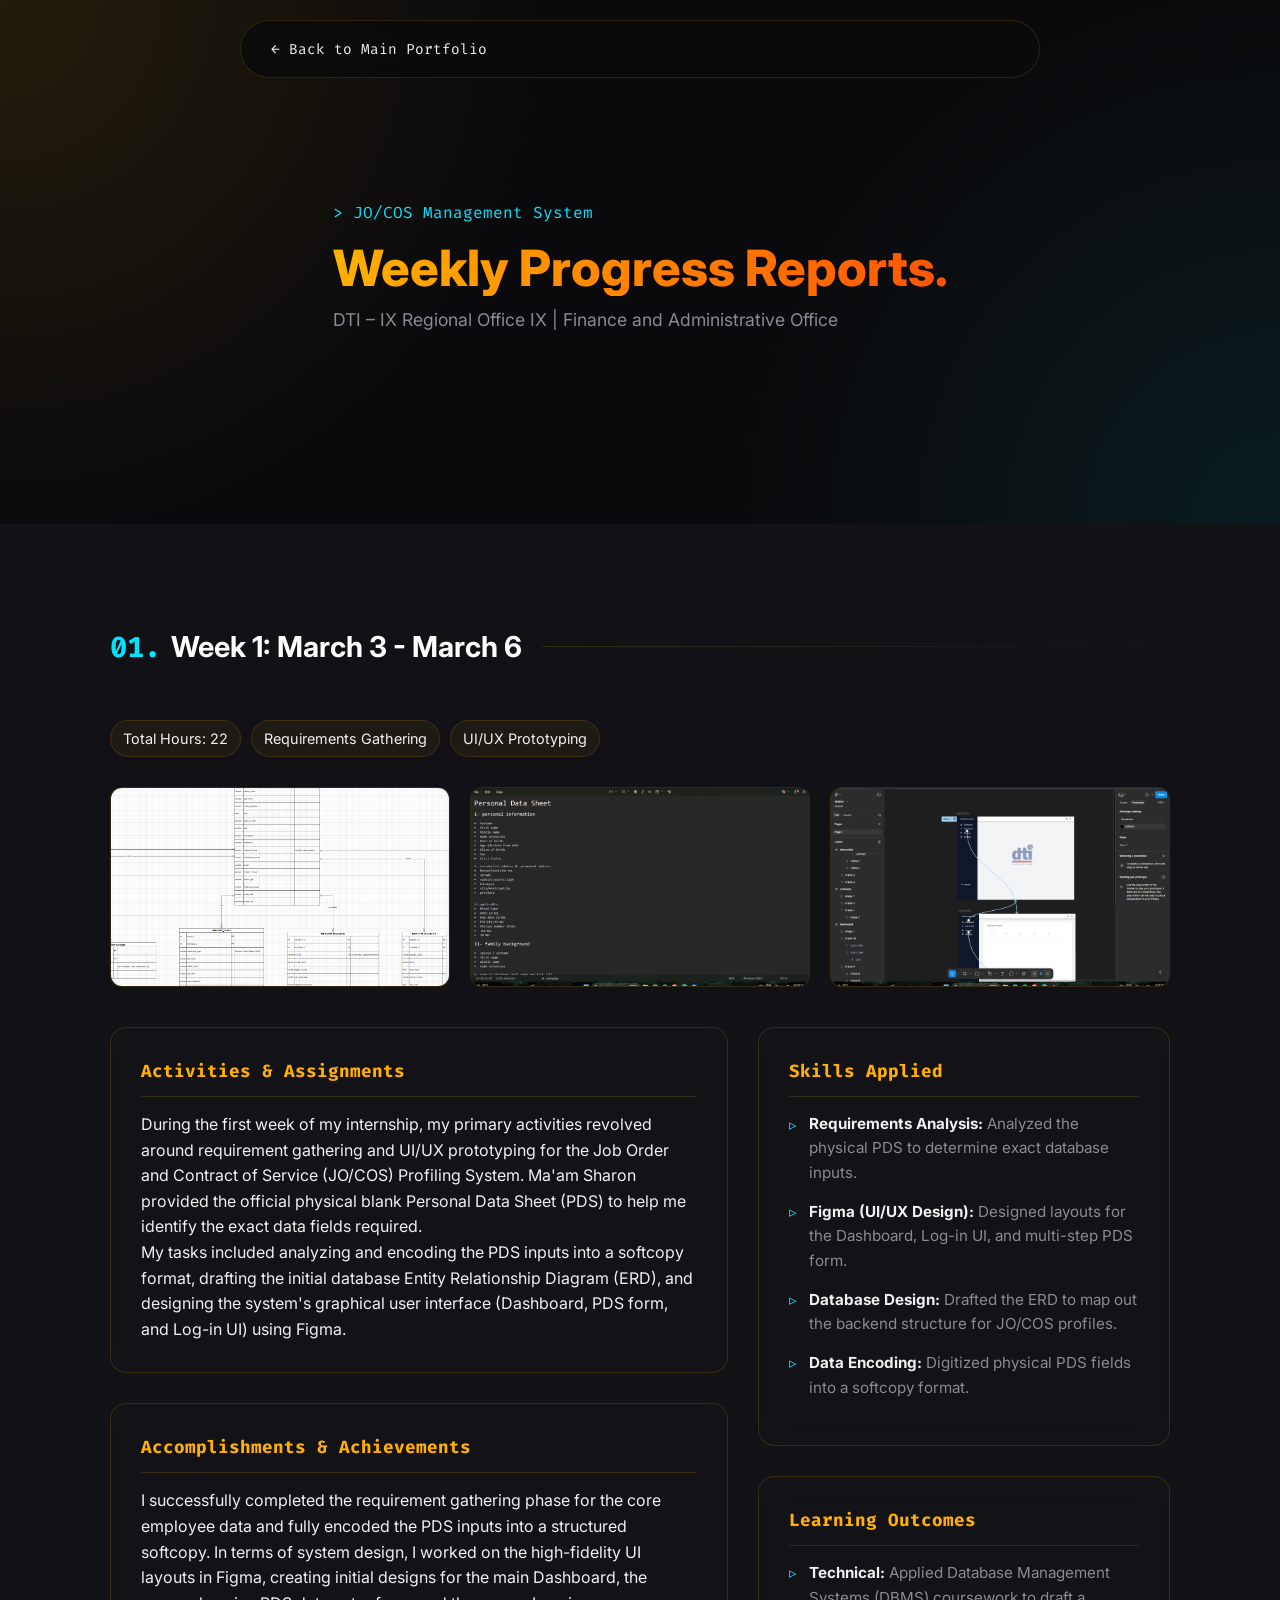
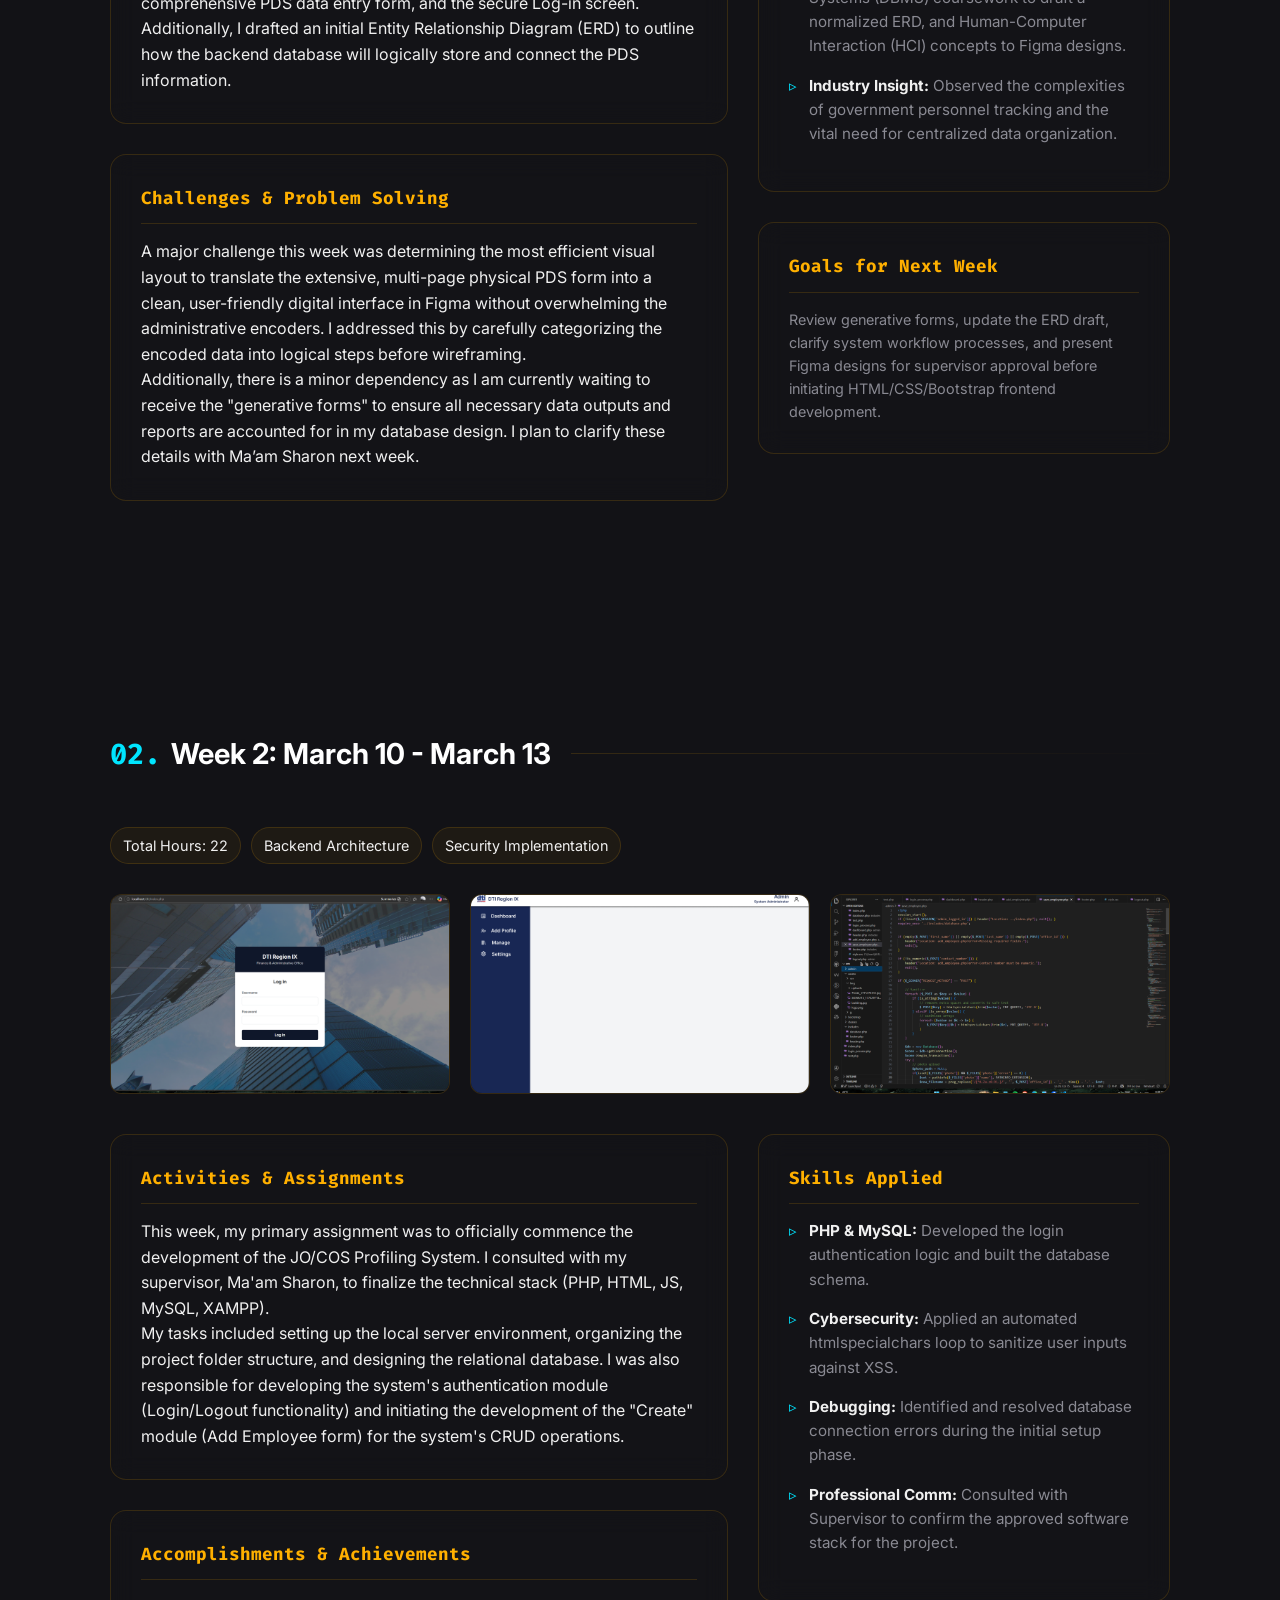
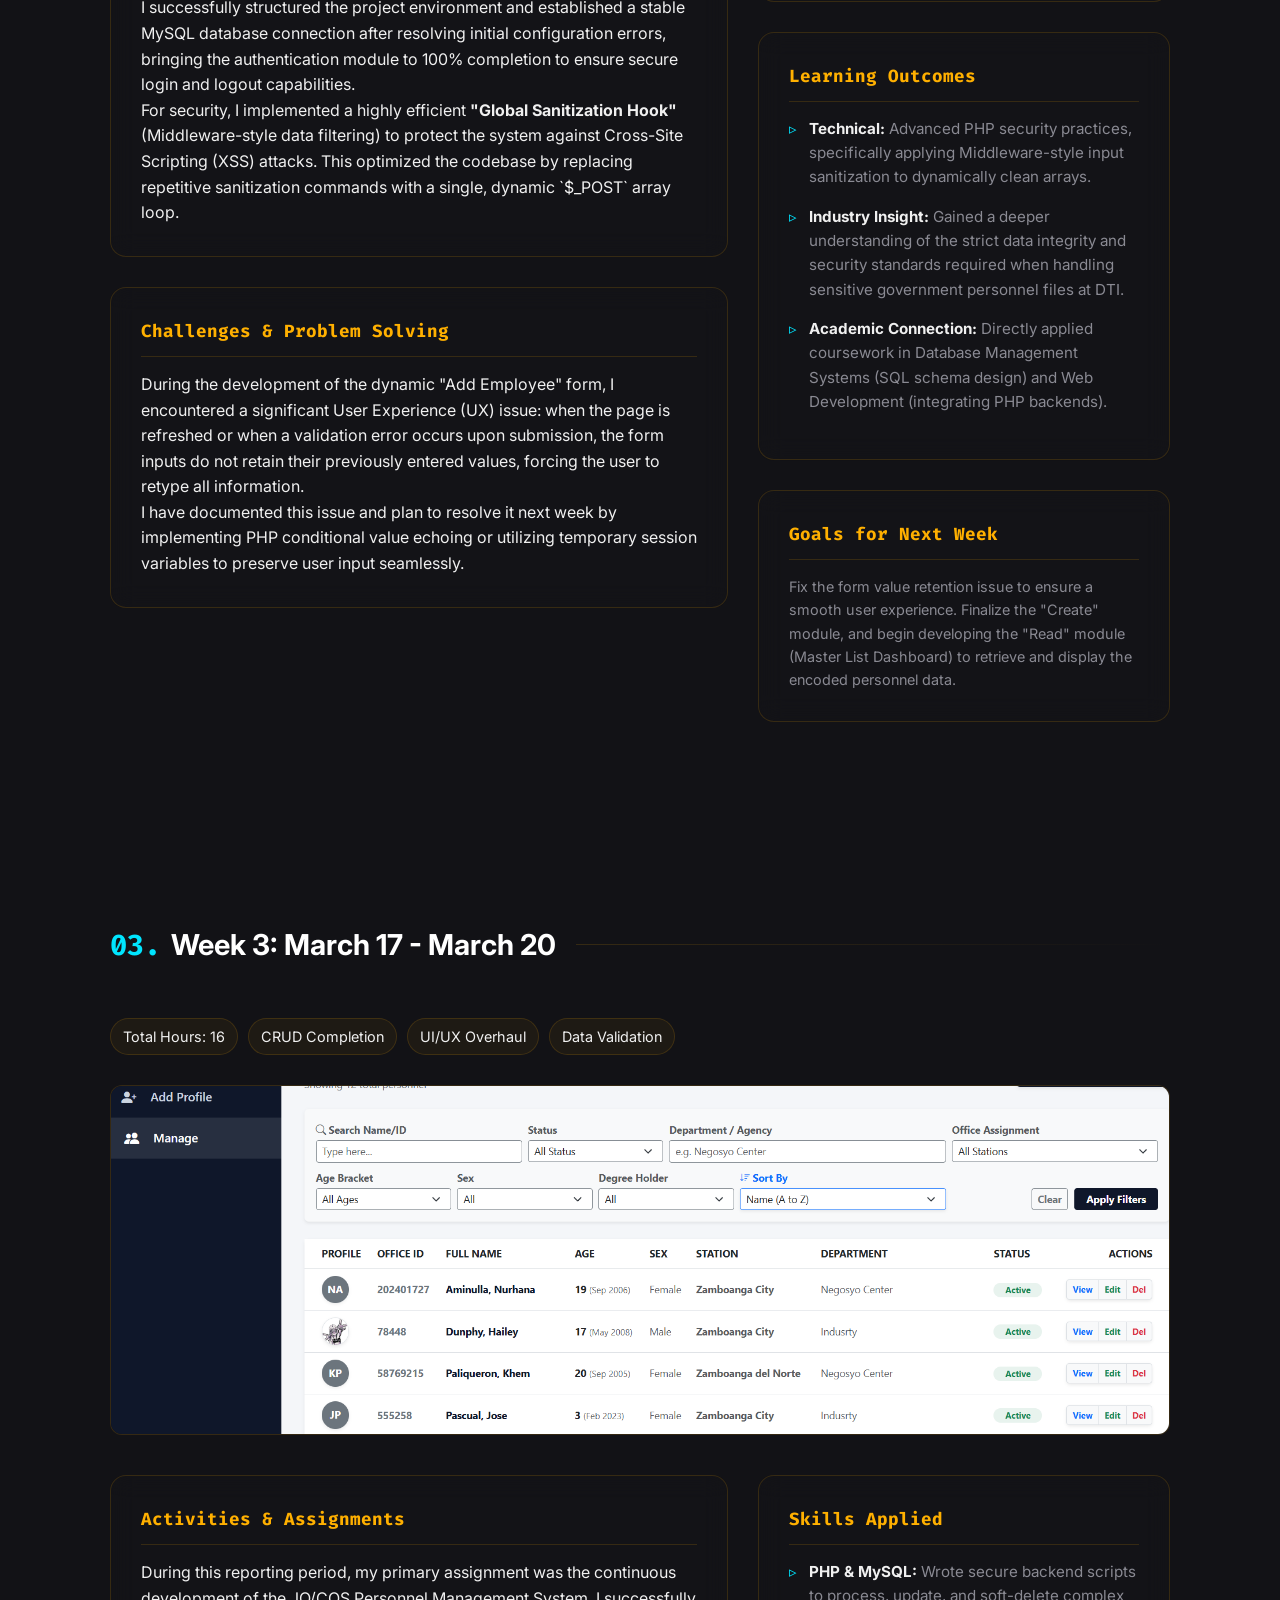
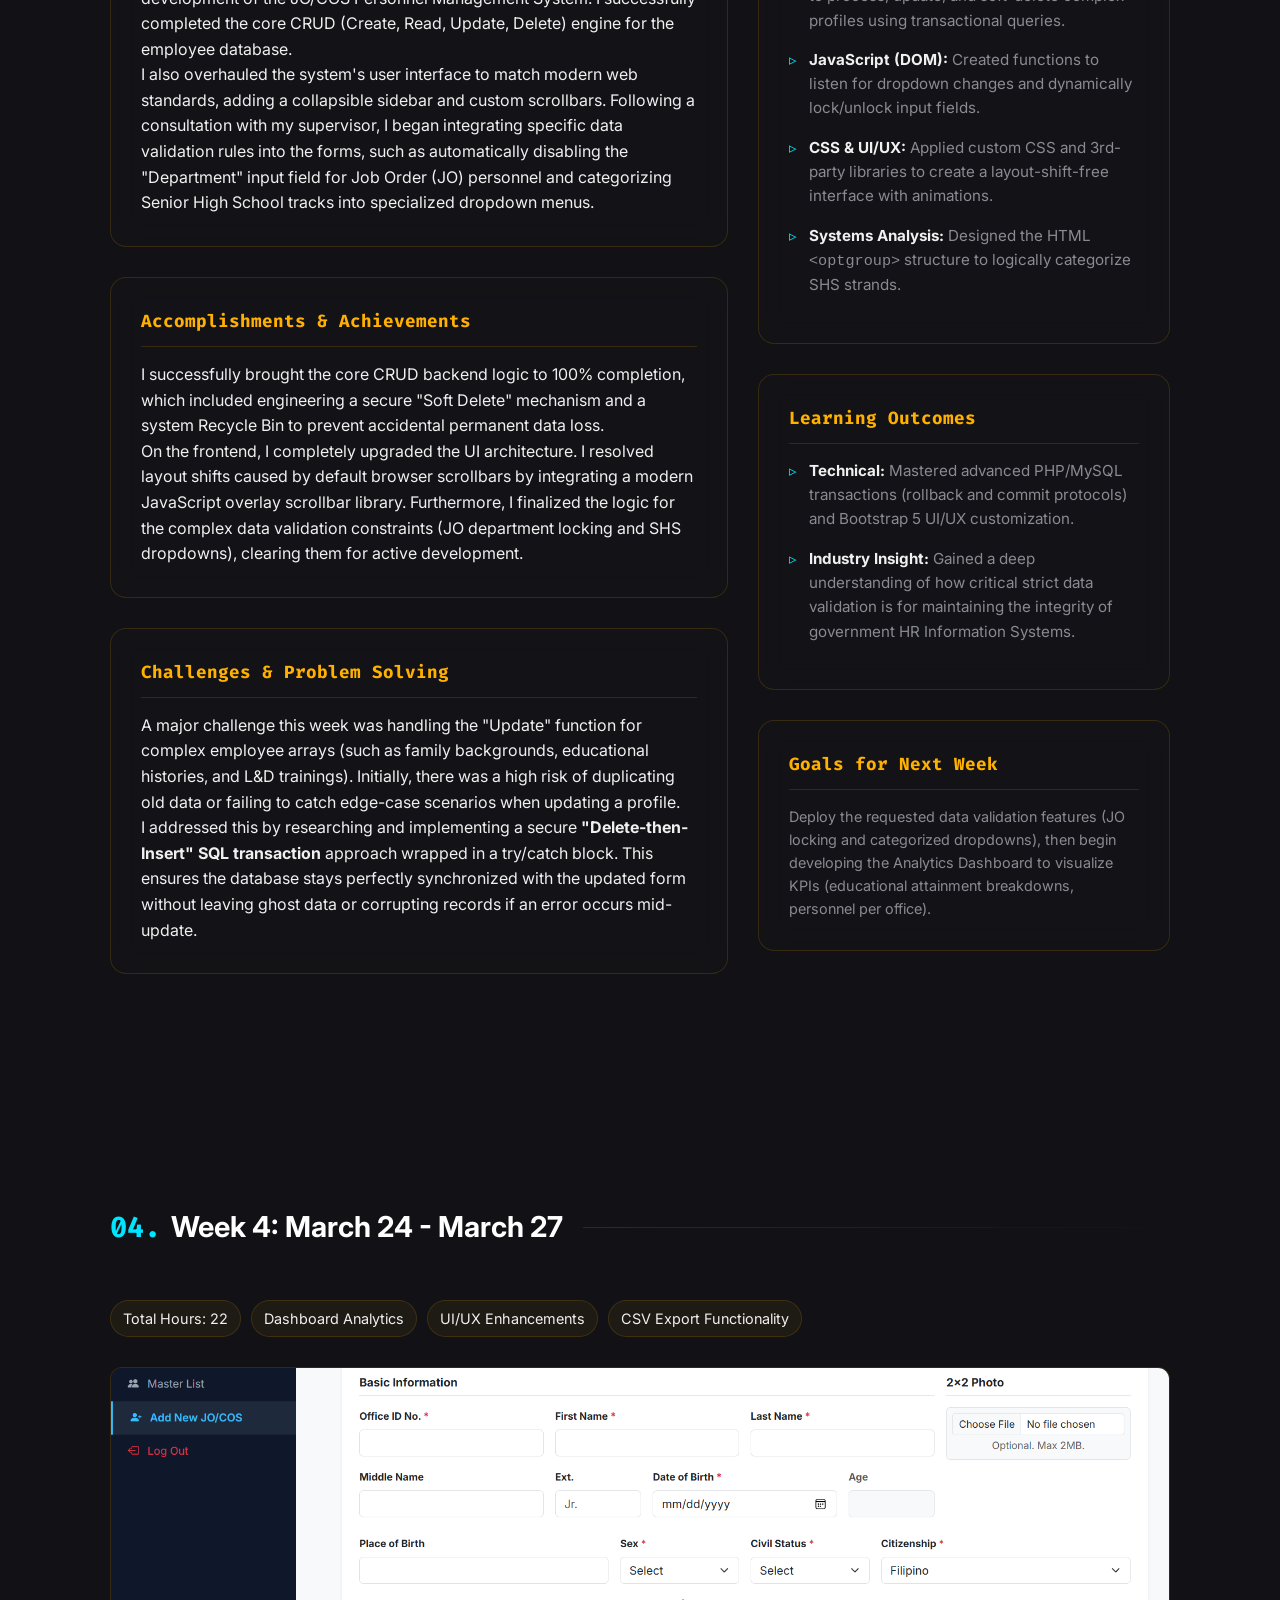
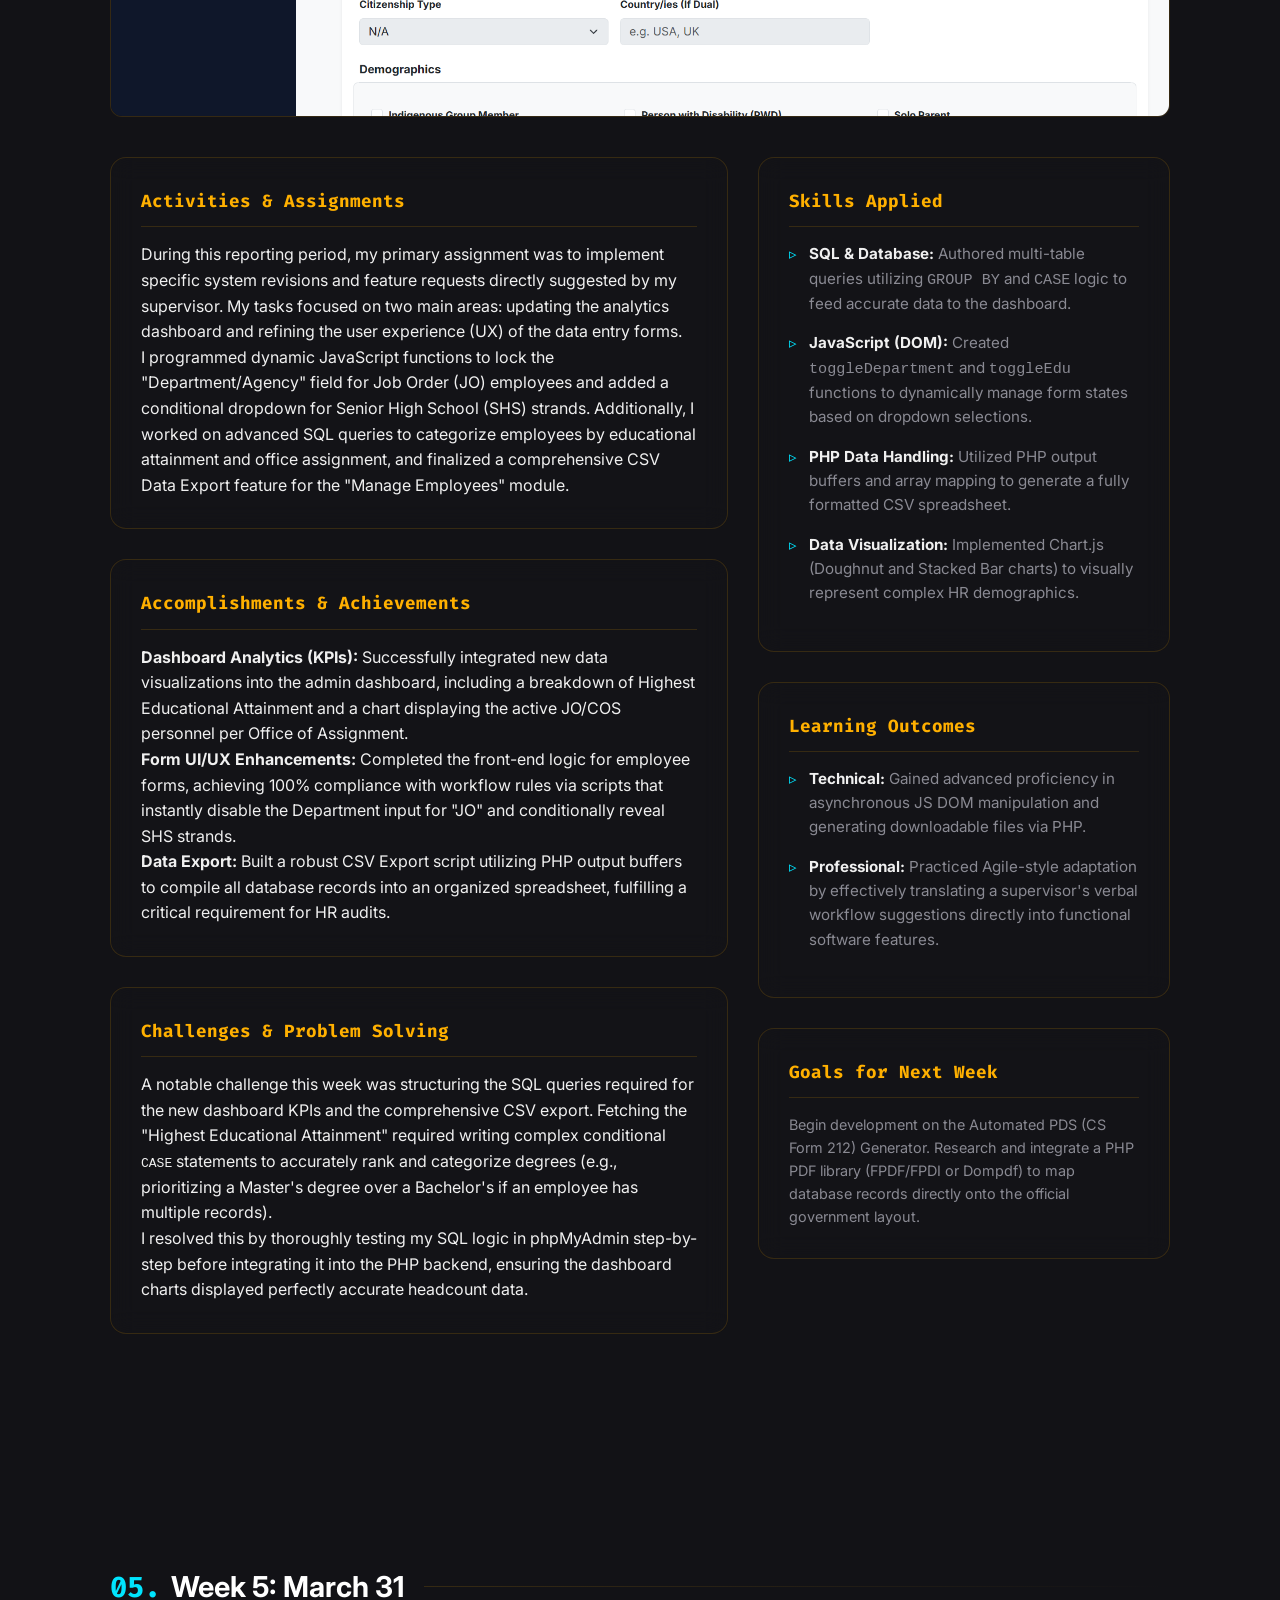
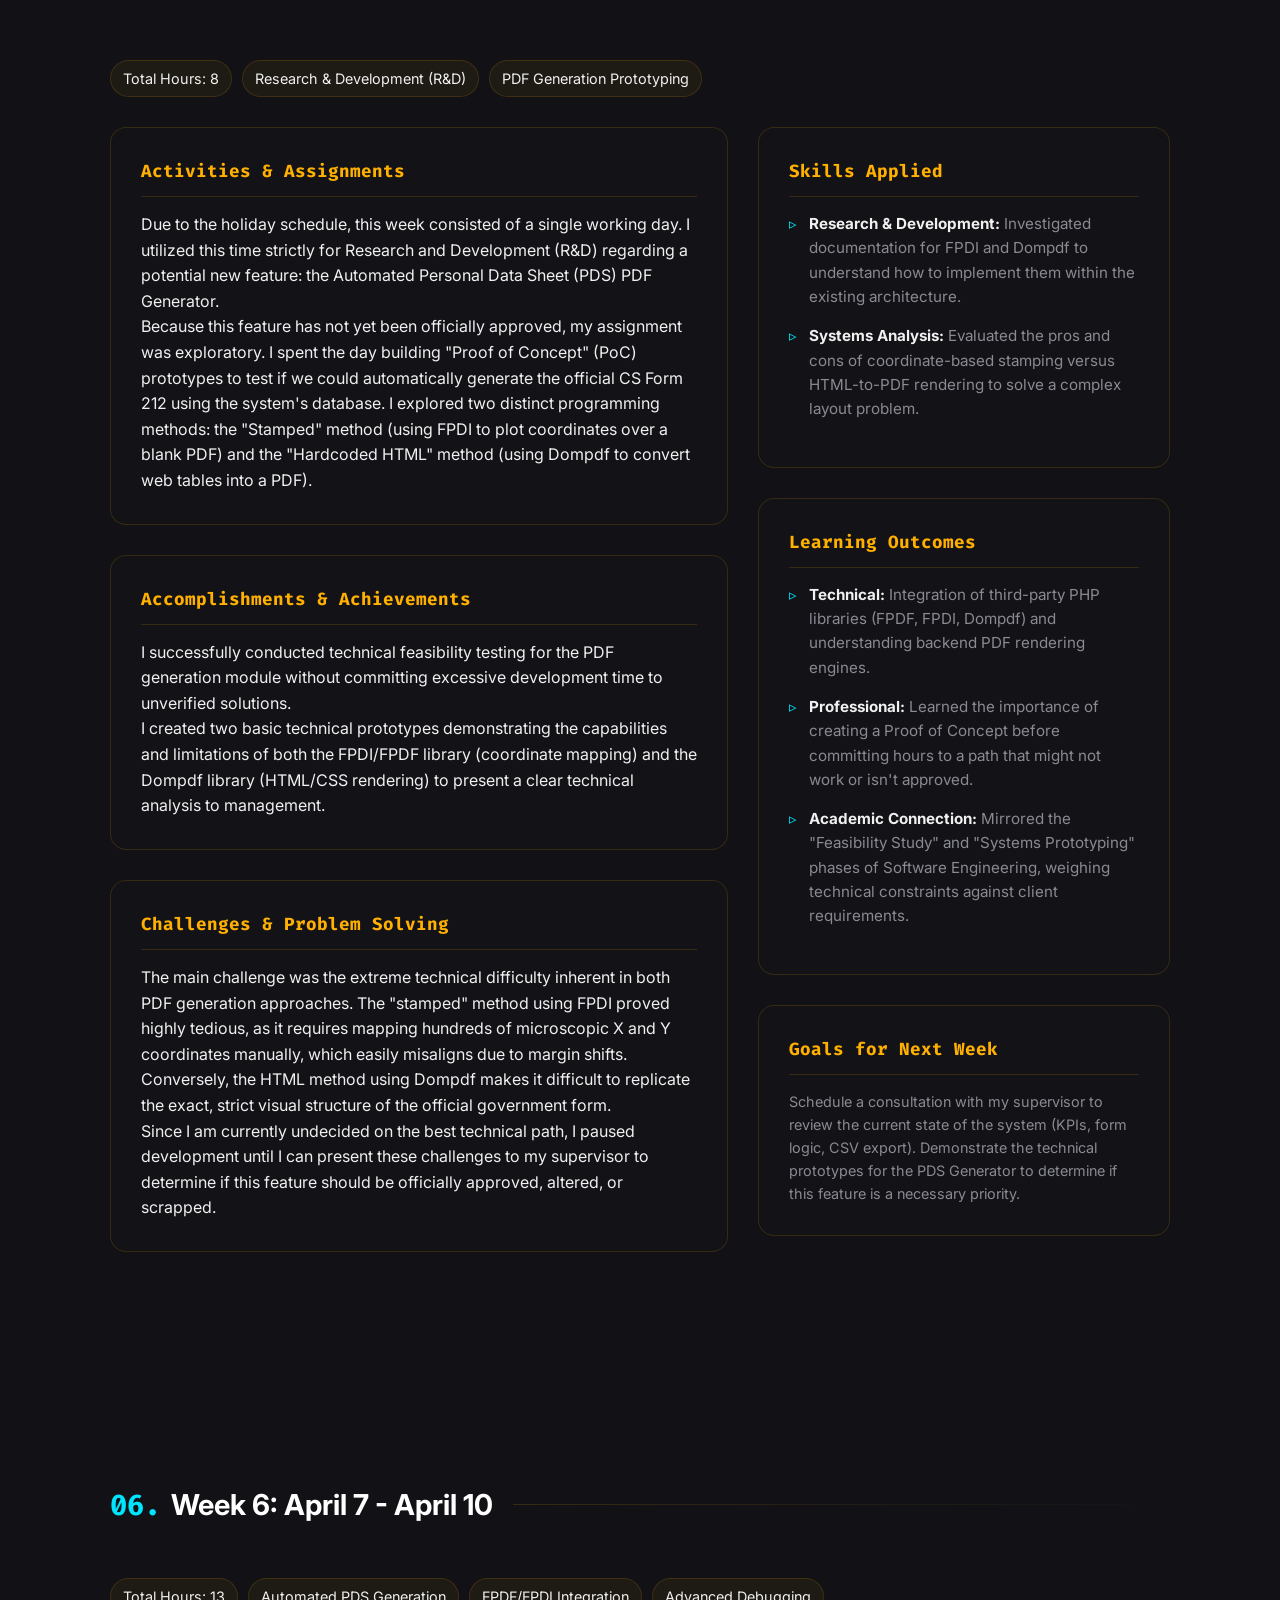
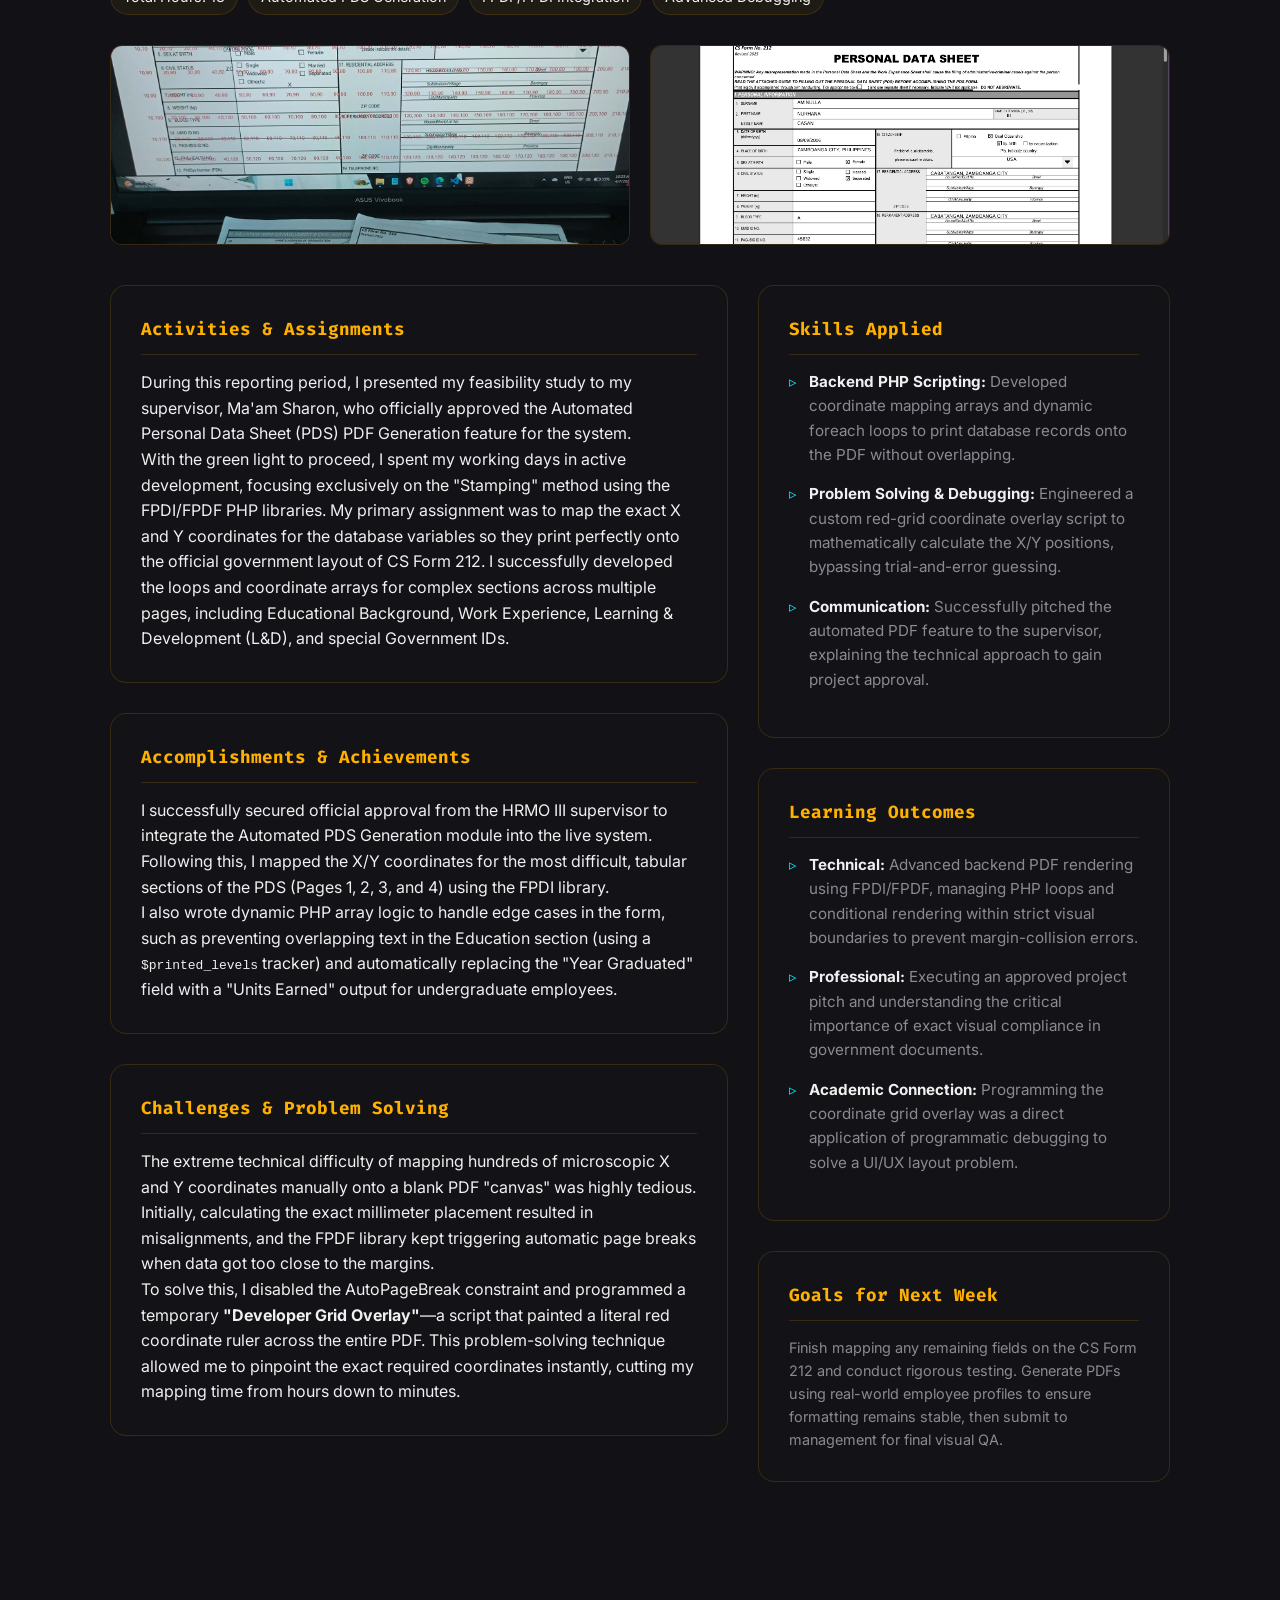
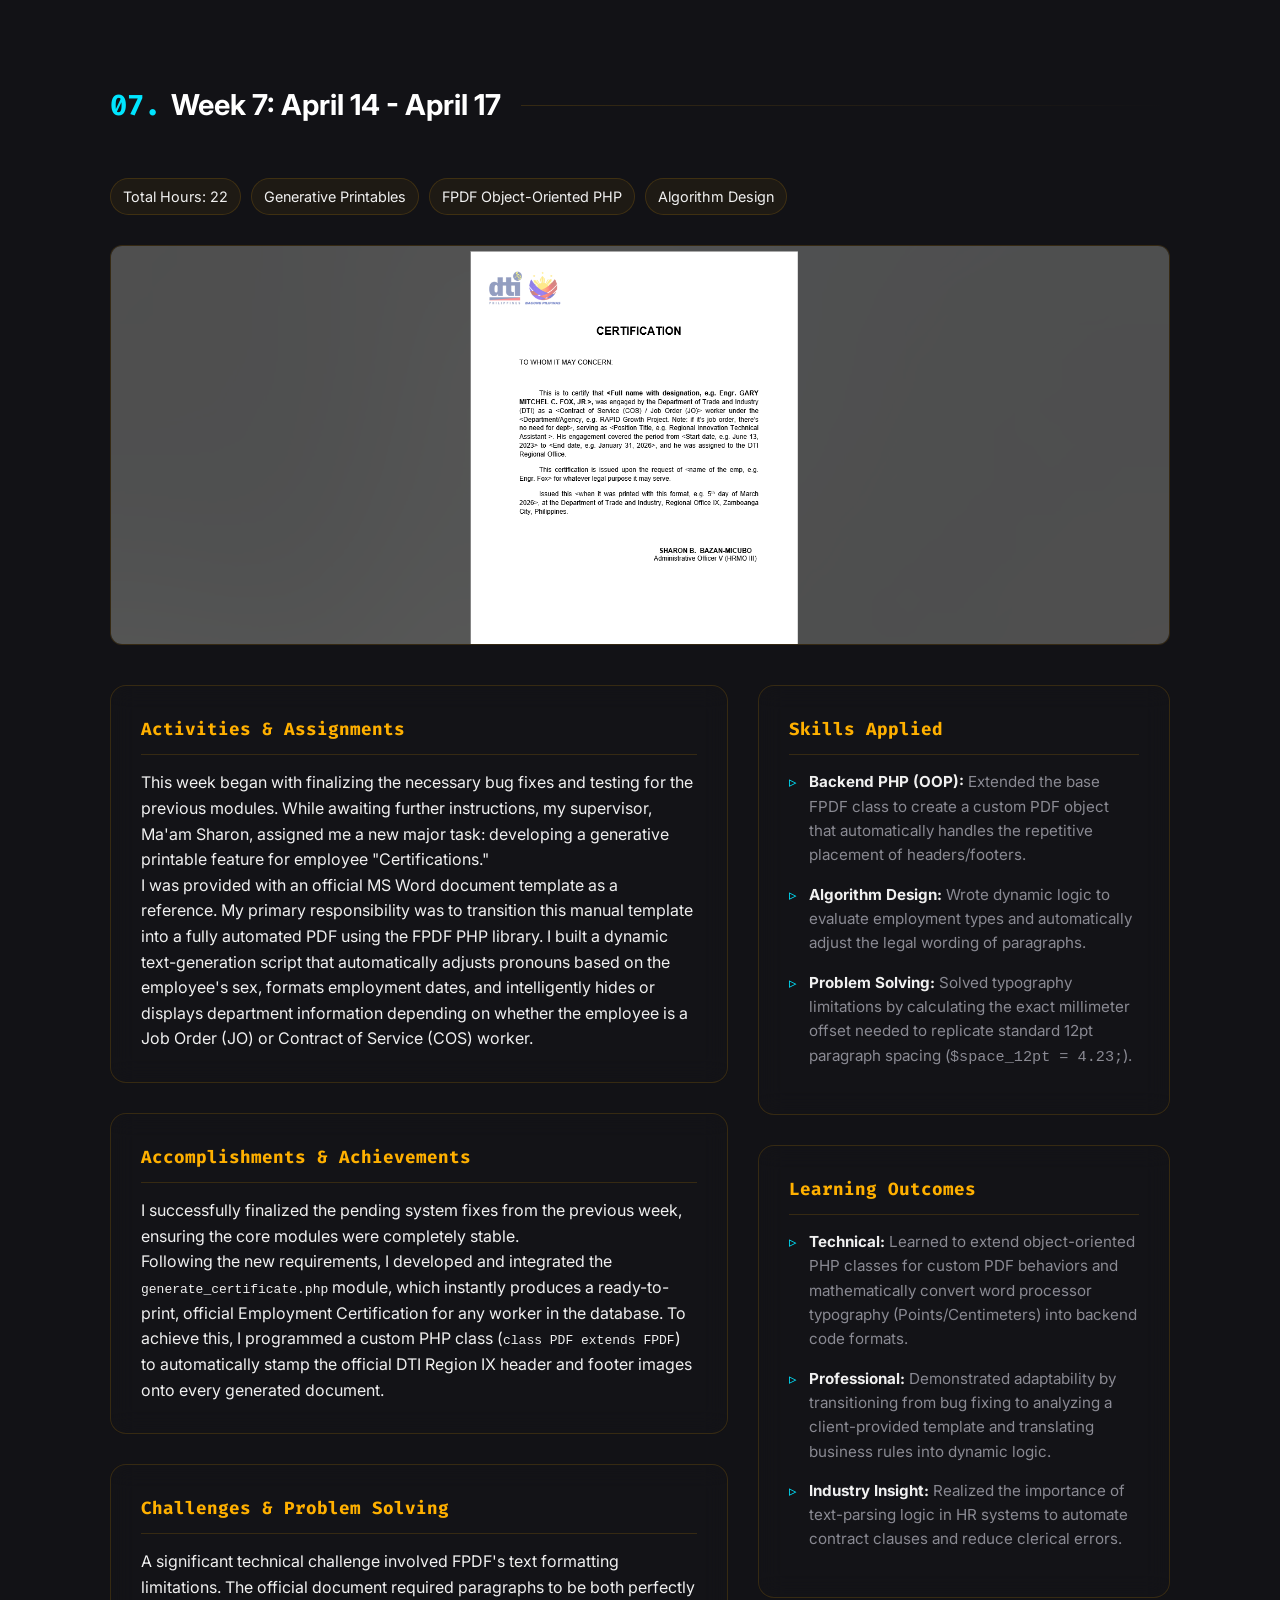
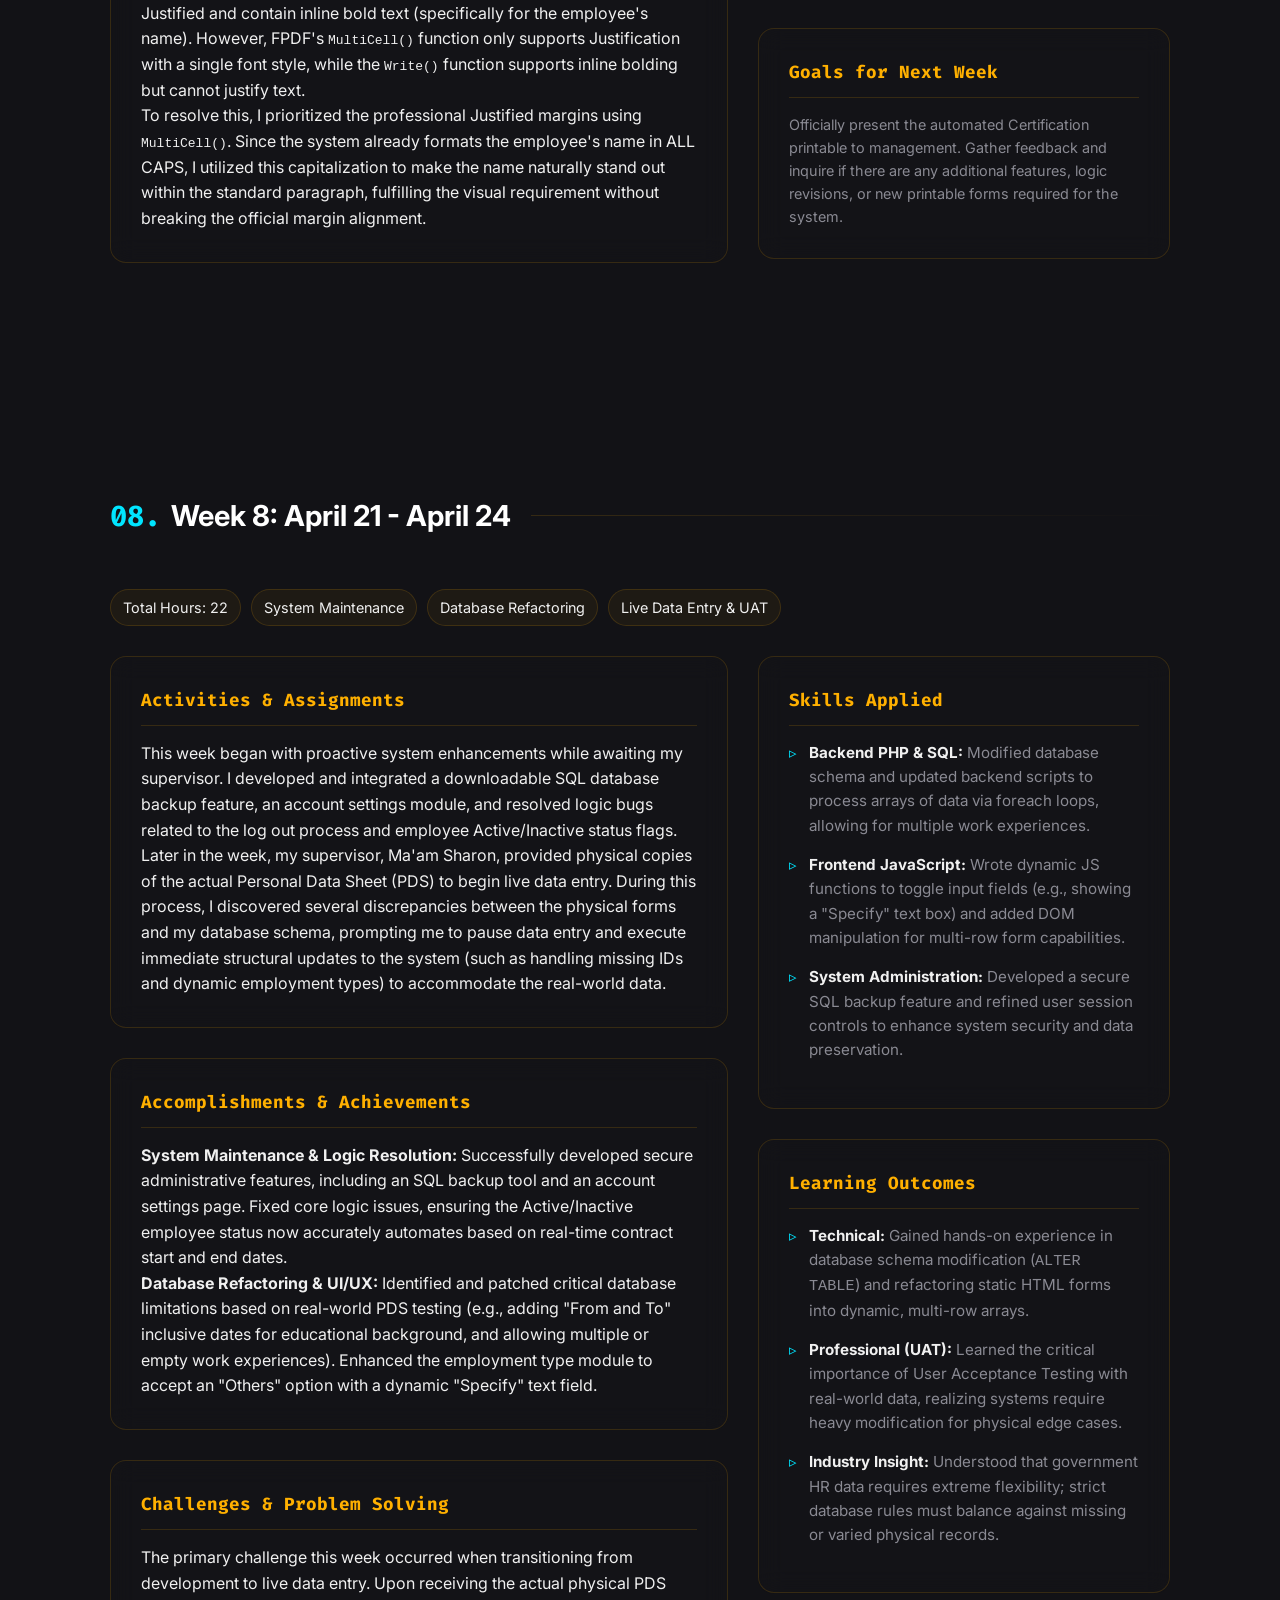
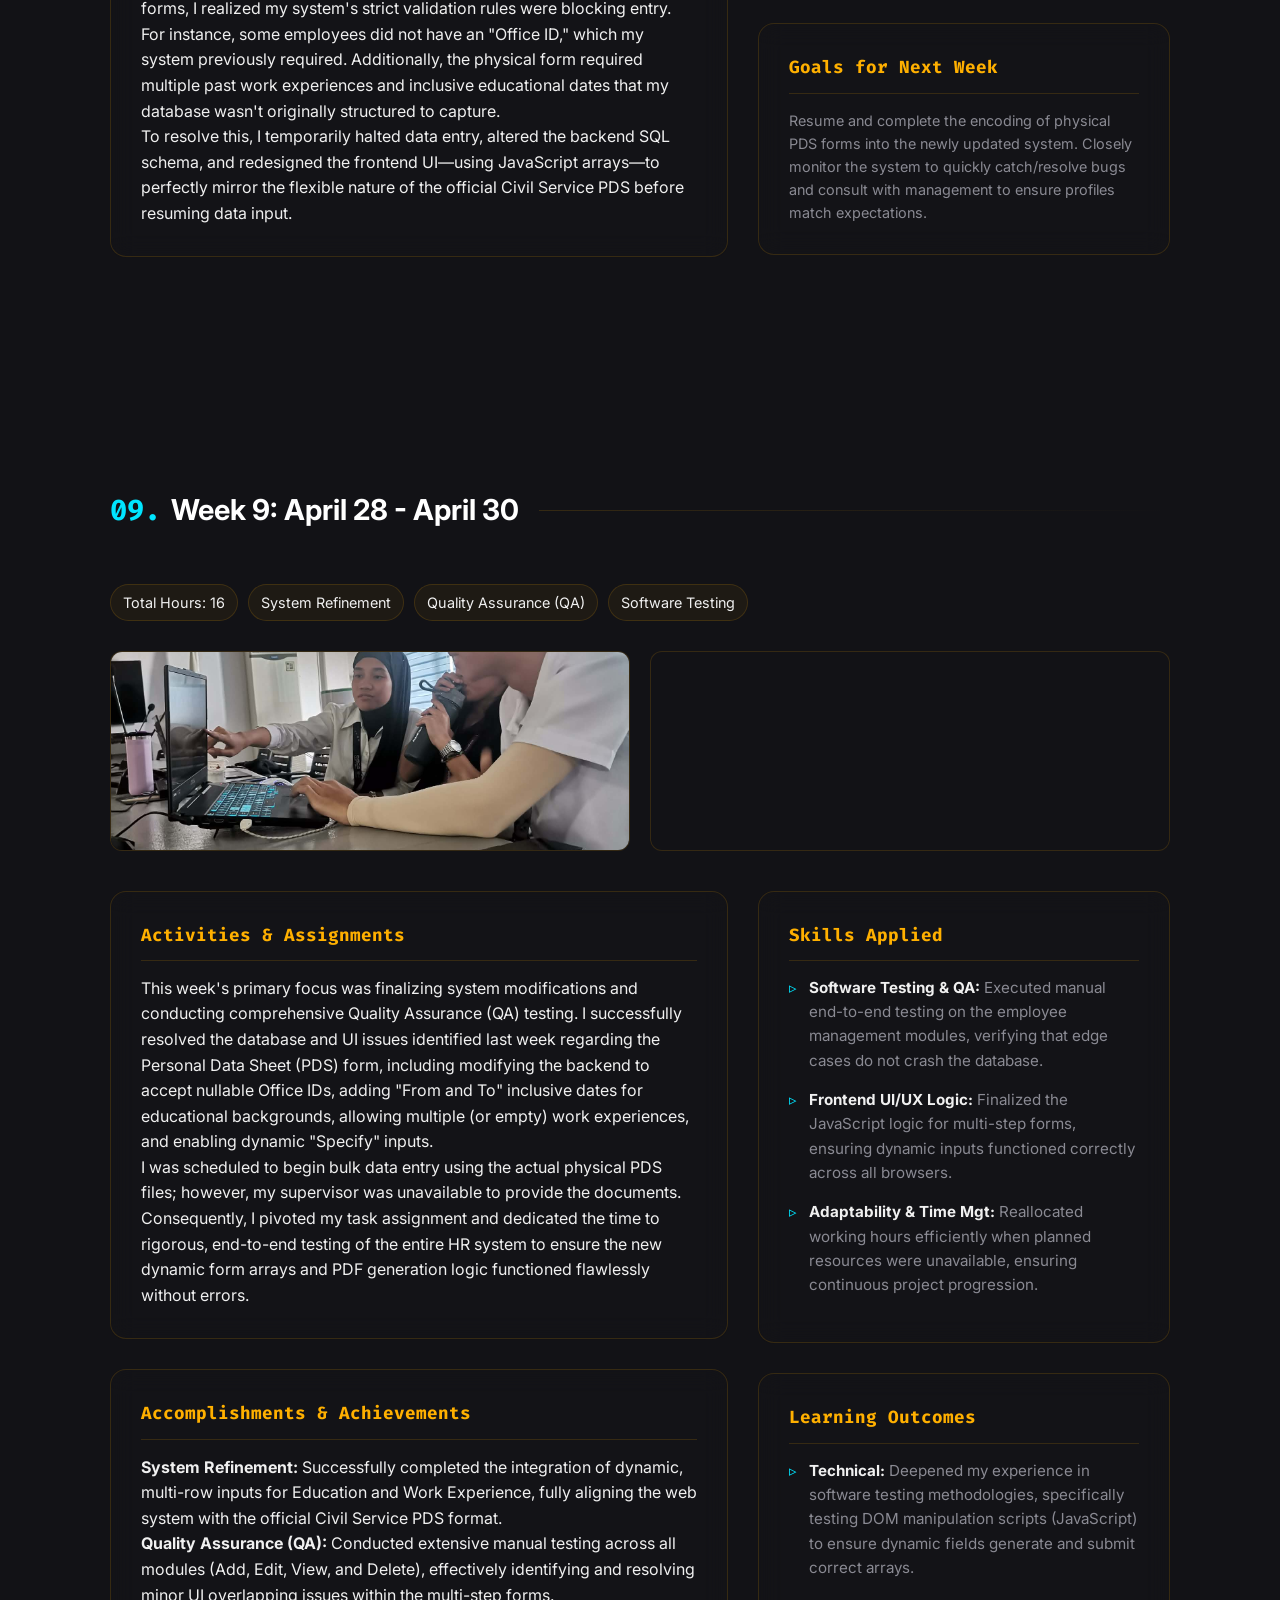
==== commit 625017b5: "updated up to week 9" ====
--- a/reports.html
+++ b/reports.html
@@ -507,6 +507,139 @@
         </div>
     </section>
 
+    <section id="week8" class="section-timeline">
+        <div class="container">
+            <div class="report-header" data-animate="fade-up">
+                <h2 class="section-title">08. <span>Week 8: April 21 - April 24</span></h2>
+                <div class="tech-tags" style="margin-bottom: 30px;">
+                    <span>Total Hours: 22</span>
+                    <span>System Maintenance</span>
+                    <span>Database Refactoring</span>
+                    <span>Live Data Entry & UAT</span>
+                </div>
+            </div>
+
+            <div class="report-grid">
+                
+                <div class="report-main-content">
+                    <div class="glass-panel" data-animate="slide-right" style="margin-bottom: 30px;">
+                        <h3 class="report-subtitle">Activities & Assignments</h3>
+                        <p>This week began with proactive system enhancements while awaiting my supervisor. I developed and integrated a downloadable SQL database backup feature, an account settings module, and resolved logic bugs related to the log out process and employee Active/Inactive status flags.</p>
+                        <p>Later in the week, my supervisor, Ma'am Sharon, provided physical copies of the actual Personal Data Sheet (PDS) to begin live data entry. During this process, I discovered several discrepancies between the physical forms and my database schema, prompting me to pause data entry and execute immediate structural updates to the system (such as handling missing IDs and dynamic employment types) to accommodate the real-world data.</p>
+                    </div>
+
+                    <div class="glass-panel" data-animate="slide-right" style="margin-bottom: 30px;">
+                        <h3 class="report-subtitle">Accomplishments & Achievements</h3>
+                        <p><strong>System Maintenance & Logic Resolution:</strong> Successfully developed secure administrative features, including an SQL backup tool and an account settings page. Fixed core logic issues, ensuring the Active/Inactive employee status now accurately automates based on real-time contract start and end dates.</p>
+                        <p><strong>Database Refactoring & UI/UX:</strong> Identified and patched critical database limitations based on real-world PDS testing (e.g., adding "From and To" inclusive dates for educational background, and allowing multiple or empty work experiences). Enhanced the employment type module to accept an "Others" option with a dynamic "Specify" text field.</p>
+                    </div>
+
+                    <div class="glass-panel" data-animate="slide-right" style="margin-bottom: 30px;">
+                        <h3 class="report-subtitle">Challenges & Problem Solving</h3>
+                        <p>The primary challenge this week occurred when transitioning from development to live data entry. Upon receiving the actual physical PDS forms, I realized my system's strict validation rules were blocking entry. For instance, some employees did not have an "Office ID," which my system previously required. Additionally, the physical form required multiple past work experiences and inclusive educational dates that my database wasn't originally structured to capture.</p>
+                        <p>To resolve this, I temporarily halted data entry, altered the backend SQL schema, and redesigned the frontend UI—using JavaScript arrays—to perfectly mirror the flexible nature of the official Civil Service PDS before resuming data input.</p>
+                    </div>
+                </div>
+
+                <div class="report-sidebar">
+                    
+                    <div class="glass-panel" data-animate="slide-left" style="margin-bottom: 30px;">
+                        <h3 class="report-subtitle">Skills Applied</h3>
+                        <ul class="styled-list">
+                            <li><strong>Backend PHP & SQL:</strong> Modified database schema and updated backend scripts to process arrays of data via foreach loops, allowing for multiple work experiences.</li>
+                            <li><strong>Frontend JavaScript:</strong> Wrote dynamic JS functions to toggle input fields (e.g., showing a "Specify" text box) and added DOM manipulation for multi-row form capabilities.</li>
+                            <li><strong>System Administration:</strong> Developed a secure SQL backup feature and refined user session controls to enhance system security and data preservation.</li>
+                        </ul>
+                    </div>
+
+                    <div class="glass-panel" data-animate="slide-left" style="margin-bottom: 30px;">
+                        <h3 class="report-subtitle">Learning Outcomes</h3>
+                        <ul class="styled-list">
+                            <li><strong>Technical:</strong> Gained hands-on experience in database schema modification (<code>ALTER TABLE</code>) and refactoring static HTML forms into dynamic, multi-row arrays.</li>
+                            <li><strong>Professional (UAT):</strong> Learned the critical importance of User Acceptance Testing with real-world data, realizing systems require heavy modification for physical edge cases.</li>
+                            <li><strong>Industry Insight:</strong> Understood that government HR data requires extreme flexibility; strict database rules must balance against missing or varied physical records.</li>
+                        </ul>
+                    </div>
+
+                    <div class="glass-panel" data-animate="slide-left">
+                        <h3 class="report-subtitle">Goals for Next Week</h3>
+                        <p style="font-size: 0.9rem; color: var(--text-muted);">Resume and complete the encoding of physical PDS forms into the newly updated system. Closely monitor the system to quickly catch/resolve bugs and consult with management to ensure profiles match expectations.</p>
+                    </div>
+                </div>
+
+            </div>
+        </div>
+    </section>
+
+    <section id="week9" class="section-timeline">
+        <div class="container">
+            <div class="report-header" data-animate="fade-up">
+                <h2 class="section-title">09. <span>Week 9: April 28 - April 30</span></h2>
+                <div class="tech-tags" style="margin-bottom: 30px;">
+                    <span>Total Hours: 16</span>
+                    <span>System Refinement</span>
+                    <span>Quality Assurance (QA)</span>
+                    <span>Software Testing</span>
+                </div>
+            </div>
+
+            <div class="report-gallery" data-animate="fade-up" style="grid-template-columns: repeat(2, 1fr);">
+                <div class="gallery-img"><img src="img/weekly/week9_photo1.jpg" alt="Week 9 Photo 1" onerror="this.style.display='none'"></div>
+                <div class="gallery-img"><img src="img/weekly/week9_photo2.png" alt="Week 9 Photo 2" onerror="this.style.display='none'"></div>
+            </div>
+
+            <div class="report-grid">
+                
+                <div class="report-main-content">
+                    <div class="glass-panel" data-animate="slide-right" style="margin-bottom: 30px;">
+                        <h3 class="report-subtitle">Activities & Assignments</h3>
+                        <p>This week's primary focus was finalizing system modifications and conducting comprehensive Quality Assurance (QA) testing. I successfully resolved the database and UI issues identified last week regarding the Personal Data Sheet (PDS) form, including modifying the backend to accept nullable Office IDs, adding "From and To" inclusive dates for educational backgrounds, allowing multiple (or empty) work experiences, and enabling dynamic "Specify" inputs.</p>
+                        <p>I was scheduled to begin bulk data entry using the actual physical PDS files; however, my supervisor was unavailable to provide the documents. Consequently, I pivoted my task assignment and dedicated the time to rigorous, end-to-end testing of the entire HR system to ensure the new dynamic form arrays and PDF generation logic functioned flawlessly without errors.</p>
+                    </div>
+
+                    <div class="glass-panel" data-animate="slide-right" style="margin-bottom: 30px;">
+                        <h3 class="report-subtitle">Accomplishments & Achievements</h3>
+                        <p><strong>System Refinement:</strong> Successfully completed the integration of dynamic, multi-row inputs for Education and Work Experience, fully aligning the web system with the official Civil Service PDS format.</p>
+                        <p><strong>Quality Assurance (QA):</strong> Conducted extensive manual testing across all modules (Add, Edit, View, and Delete), effectively identifying and resolving minor UI overlapping issues within the multi-step forms.</p>
+                    </div>
+
+                    <div class="glass-panel" data-animate="slide-right" style="margin-bottom: 30px;">
+                        <h3 class="report-subtitle">Challenges & Problem Solving</h3>
+                        <p>The main challenge this week was logistical rather than technical. I was blocked from proceeding with my primary planned task—live data encoding—because the physical PDS documents were inaccessible due to my supervisor's absence.</p>
+                        <p>Instead of remaining idle, I demonstrated initiative and adaptability by shifting my focus to an equally important task: system testing. By utilizing the available time to thoroughly test the newly implemented features and UI adjustments, I ensured that when the data entry phase does begin, it will not be interrupted by unforeseen software bugs.</p>
+                    </div>
+                </div>
+
+                <div class="report-sidebar">
+                    
+                    <div class="glass-panel" data-animate="slide-left" style="margin-bottom: 30px;">
+                        <h3 class="report-subtitle">Skills Applied</h3>
+                        <ul class="styled-list">
+                            <li><strong>Software Testing & QA:</strong> Executed manual end-to-end testing on the employee management modules, verifying that edge cases do not crash the database.</li>
+                            <li><strong>Frontend UI/UX Logic:</strong> Finalized the JavaScript logic for multi-step forms, ensuring dynamic inputs functioned correctly across all browsers.</li>
+                            <li><strong>Adaptability & Time Mgt:</strong> Reallocated working hours efficiently when planned resources were unavailable, ensuring continuous project progression.</li>
+                        </ul>
+                    </div>
+
+                    <div class="glass-panel" data-animate="slide-left" style="margin-bottom: 30px;">
+                        <h3 class="report-subtitle">Learning Outcomes</h3>
+                        <ul class="styled-list">
+                            <li><strong>Technical:</strong> Deepened my experience in software testing methodologies, specifically testing DOM manipulation scripts (JavaScript) to ensure dynamic fields generate and submit correct arrays.</li>
+                            <li><strong>Professional:</strong> Learned how to independently pivot to productive, value-adding tasks (like QA testing) when blocked by external dependencies.</li>
+                            <li><strong>Industry Insight:</strong> Realized that "finished" code still requires dedicated testing phases. Actively trying to break the system is crucial for delivering a reliable final product.</li>
+                        </ul>
+                    </div>
+
+                    <div class="glass-panel" data-animate="slide-left">
+                        <h3 class="report-subtitle">Goals for Next Week</h3>
+                        <p style="font-size: 0.9rem; color: var(--text-muted);">Retrieve the physical PDS forms to officially commence the live data entry phase. Present the fully functional, updated system to management to demonstrate the automated PDF feature and dynamic form fields.</p>
+                    </div>
+                </div>
+
+            </div>
+        </div>
+    </section>
+
     <footer>
         <div class="container">
             <h2>&lt;End of Log /&gt;</h2>
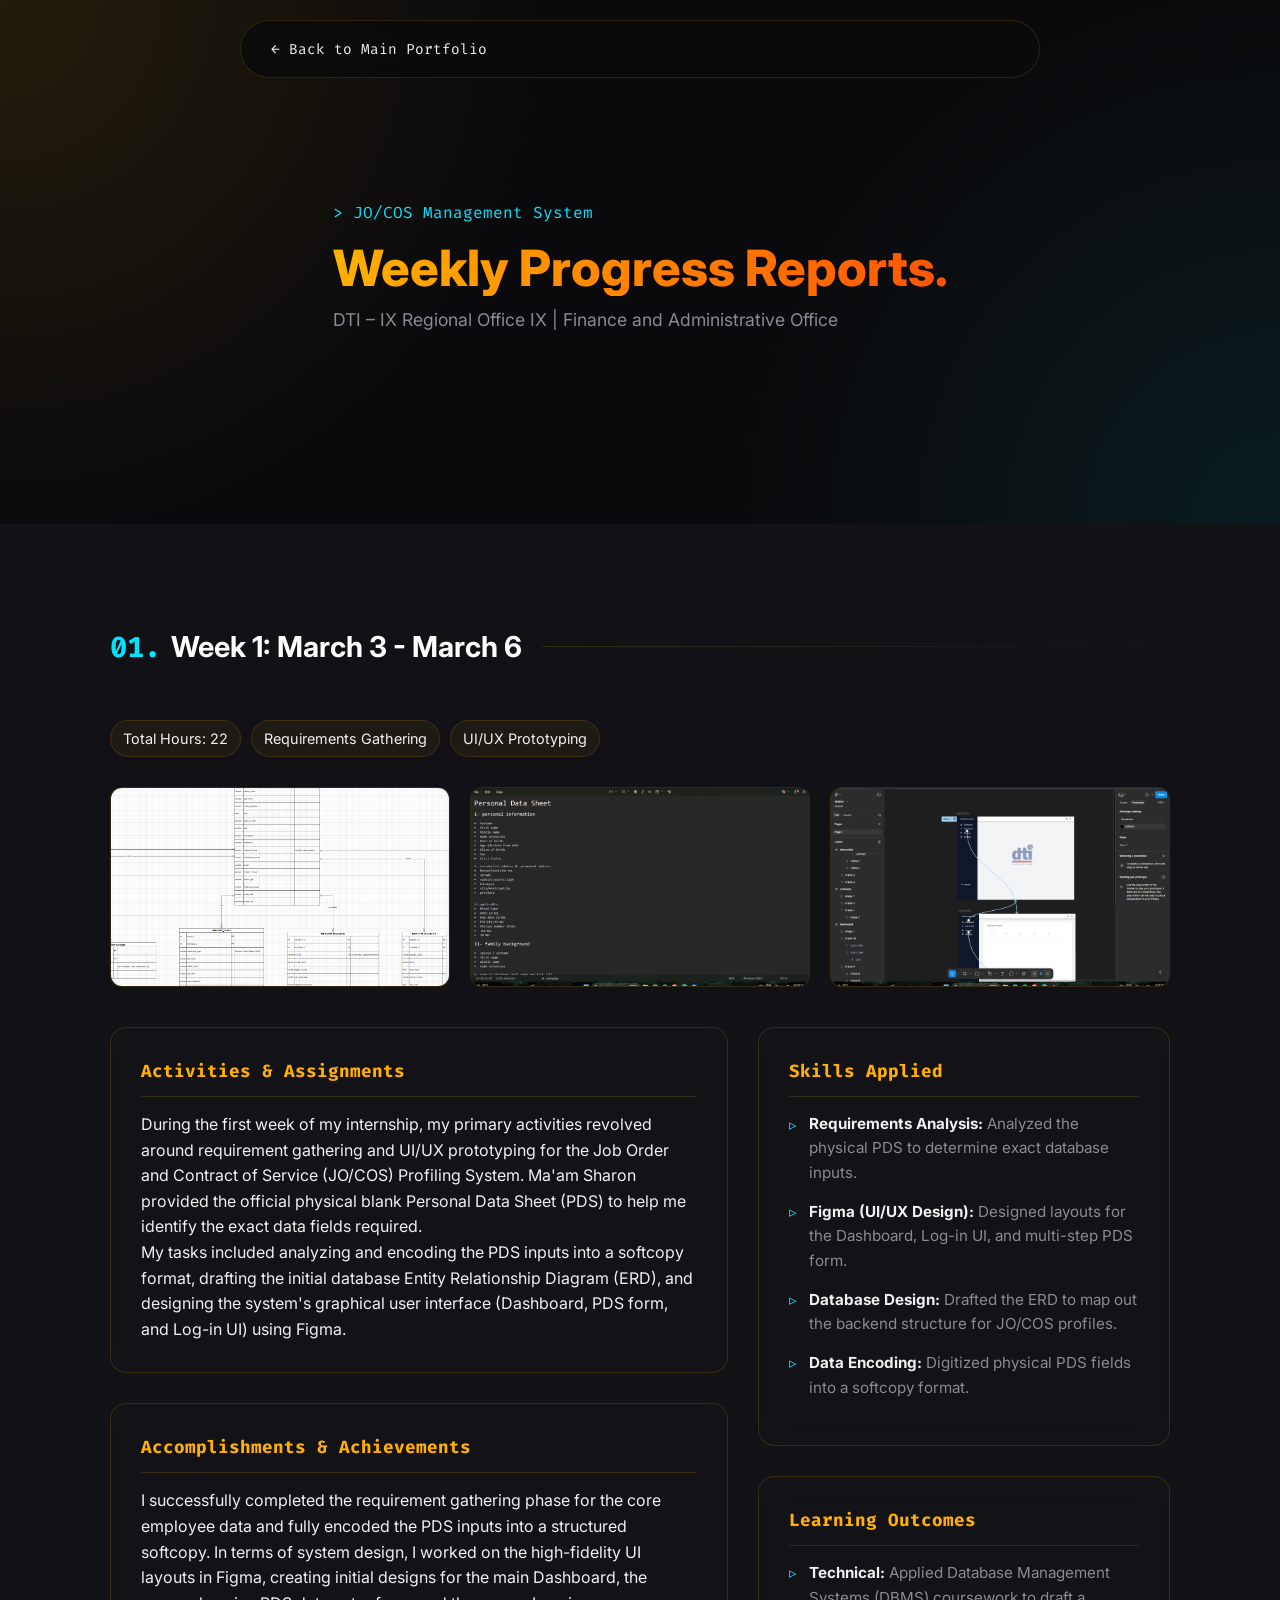
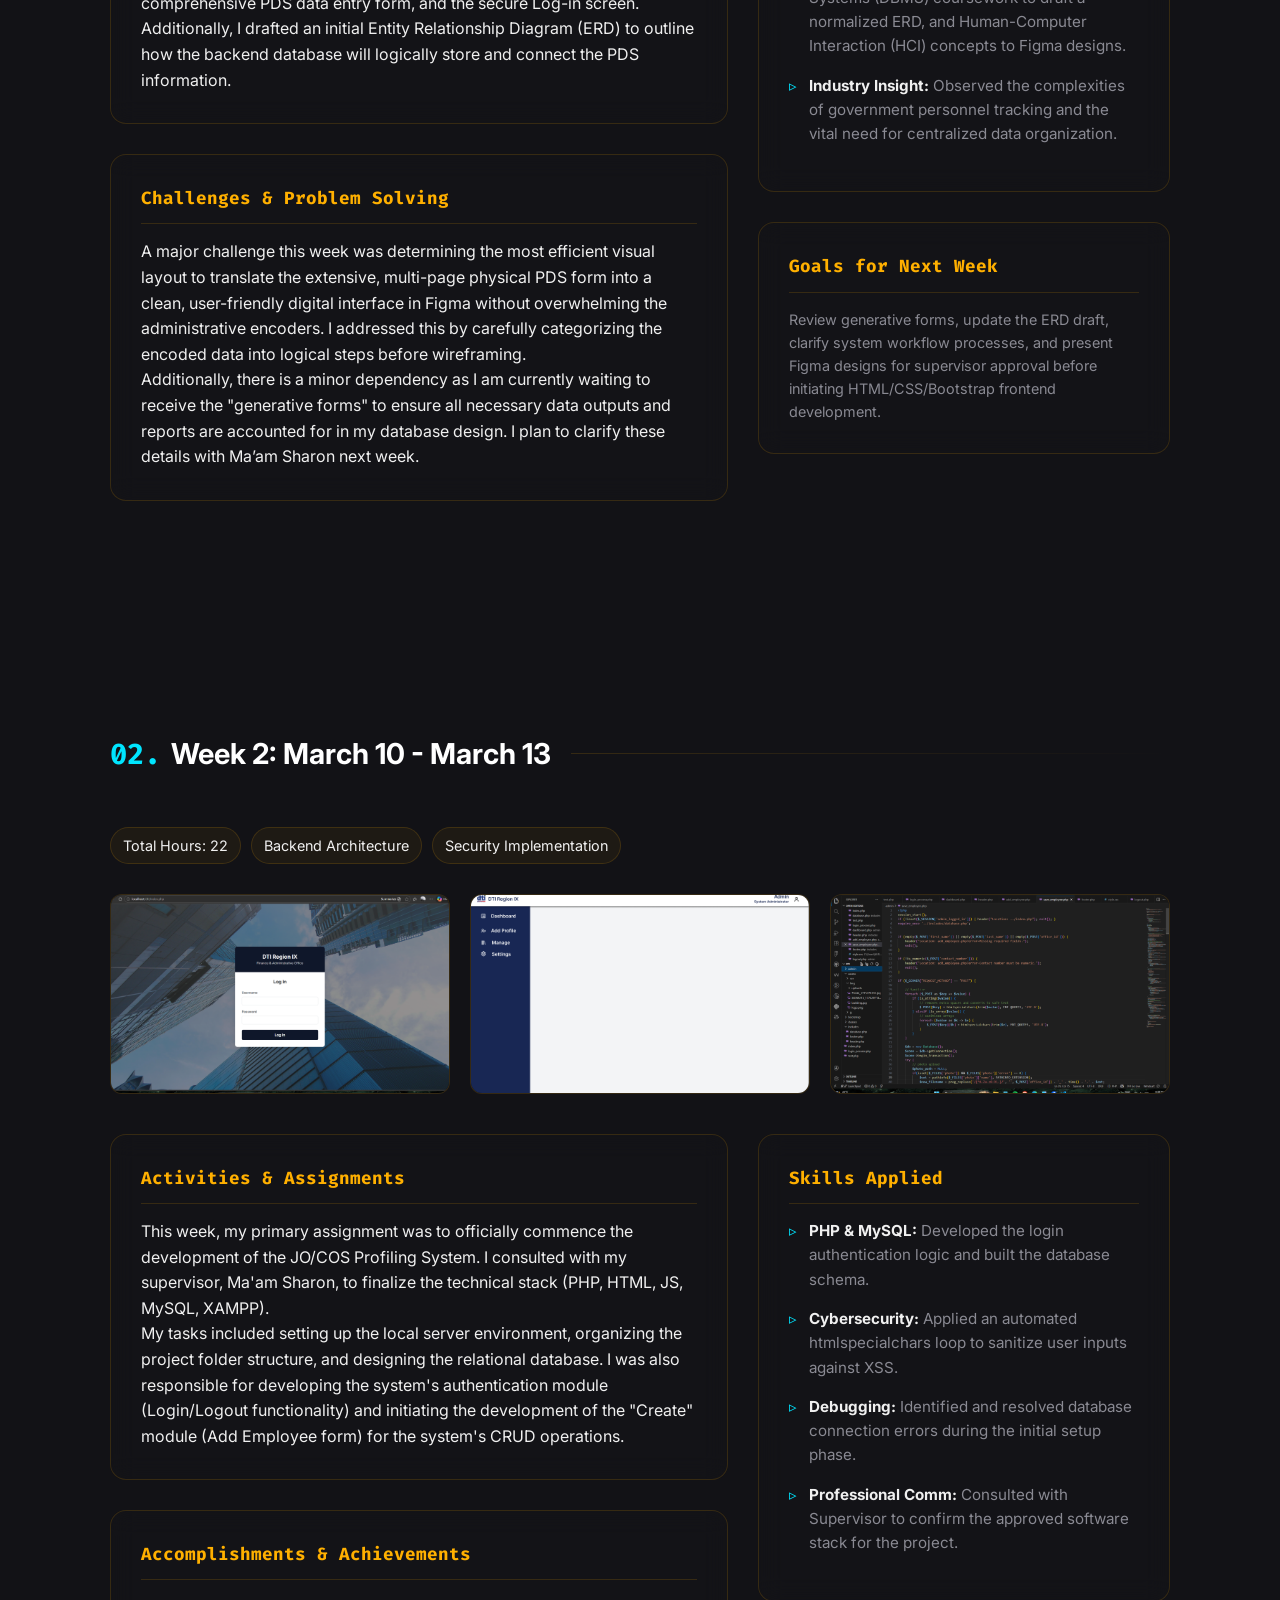
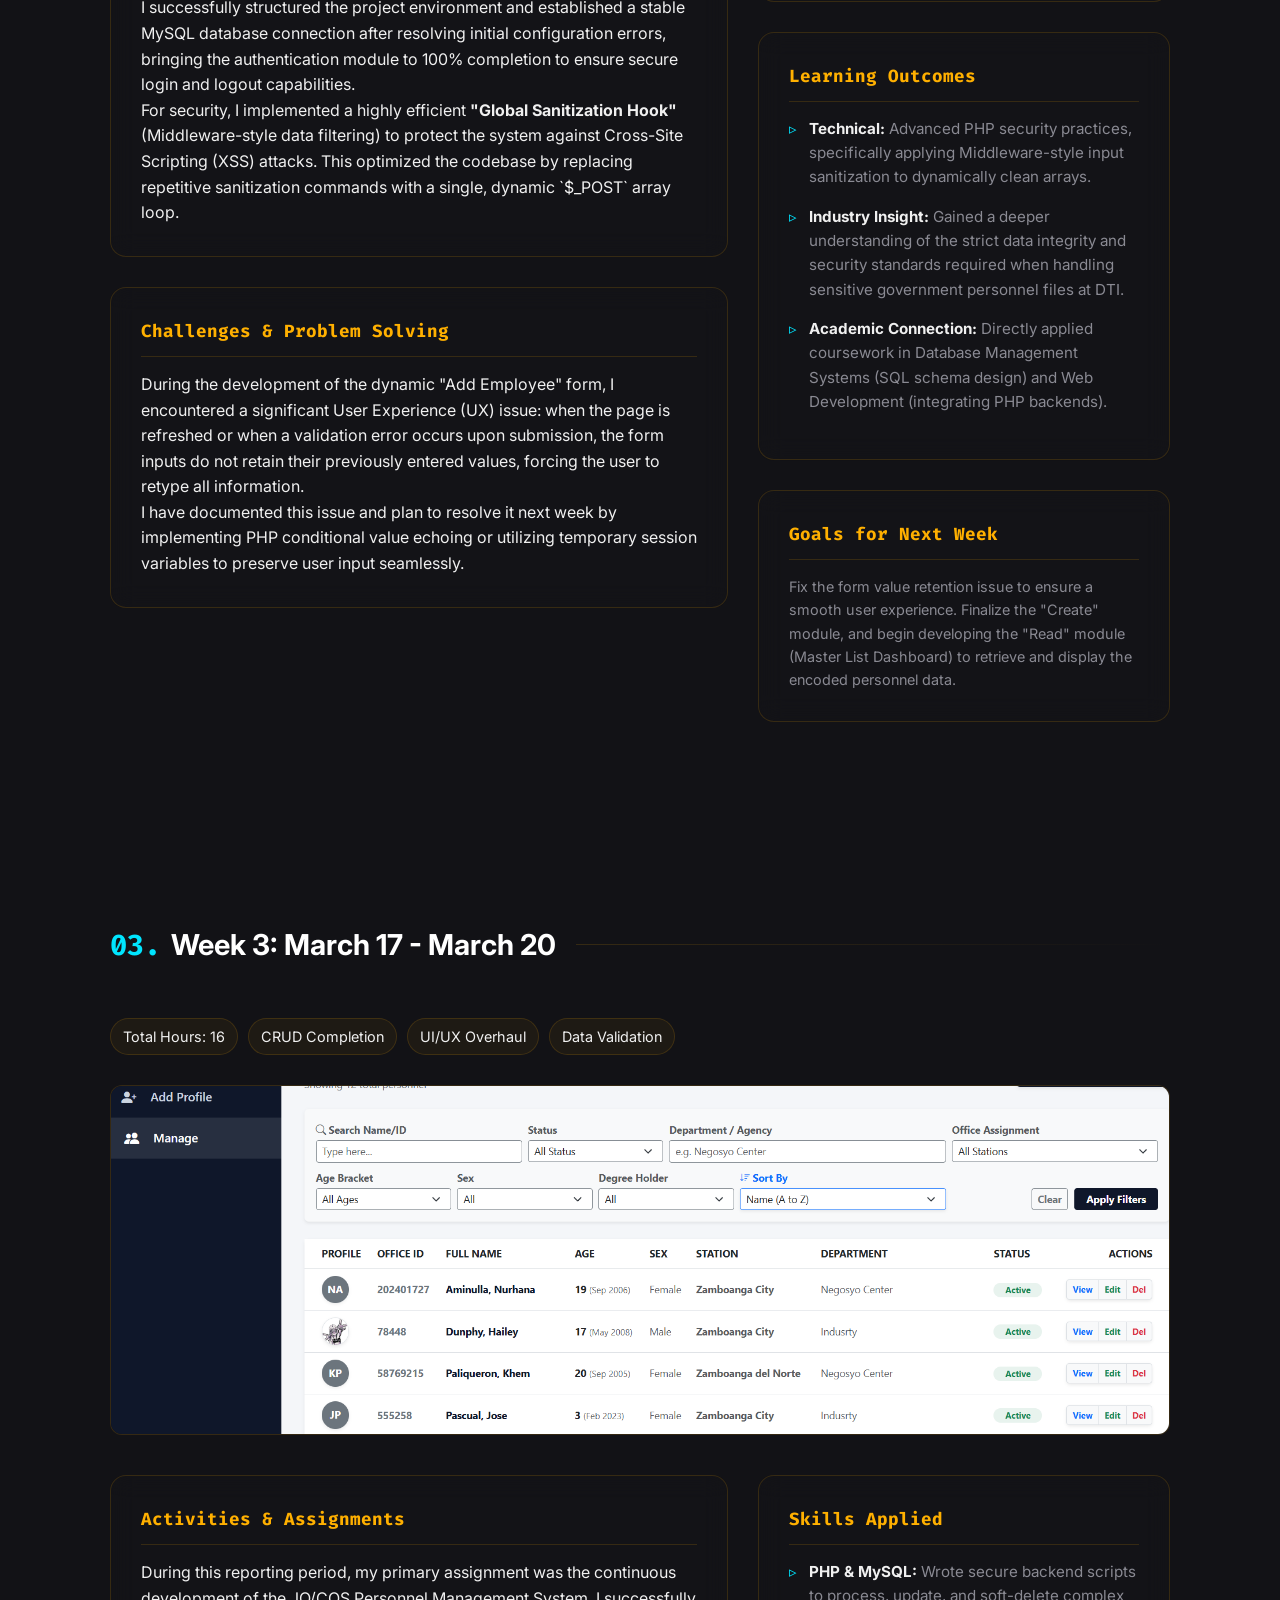
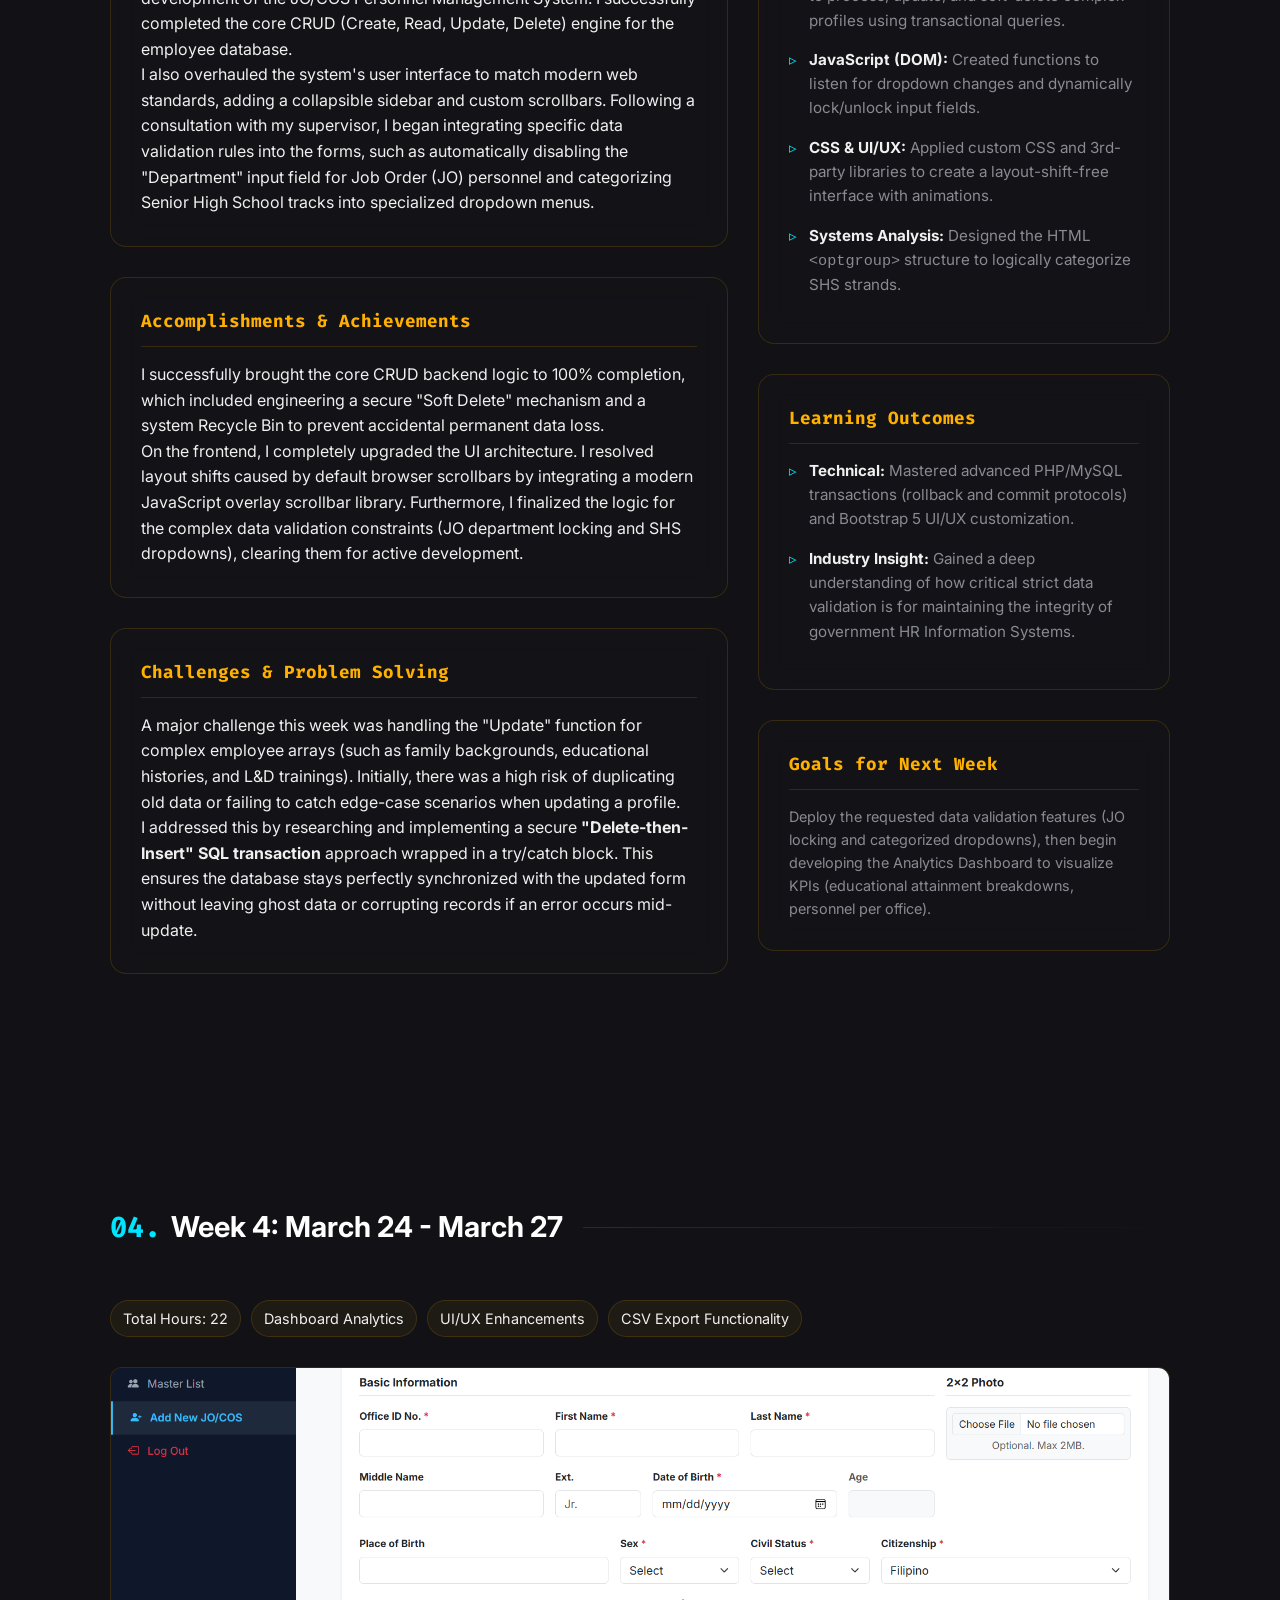
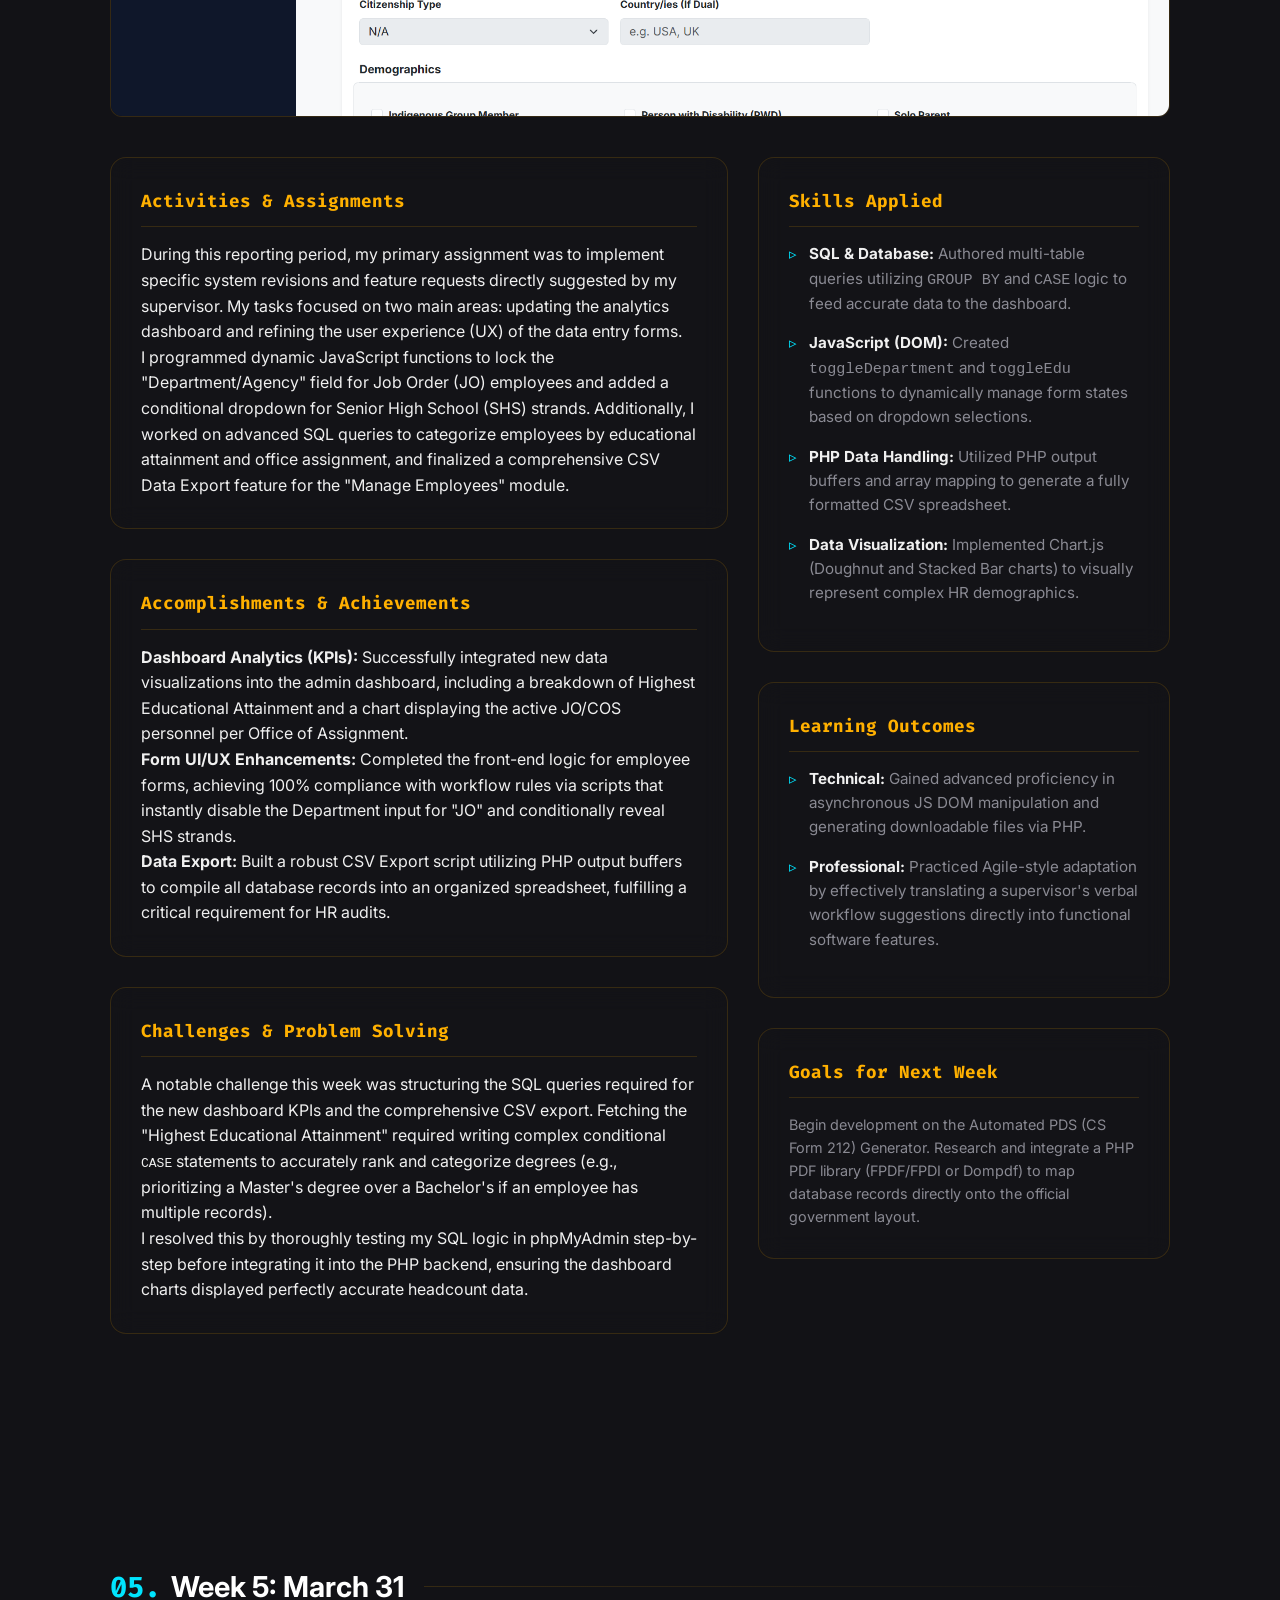
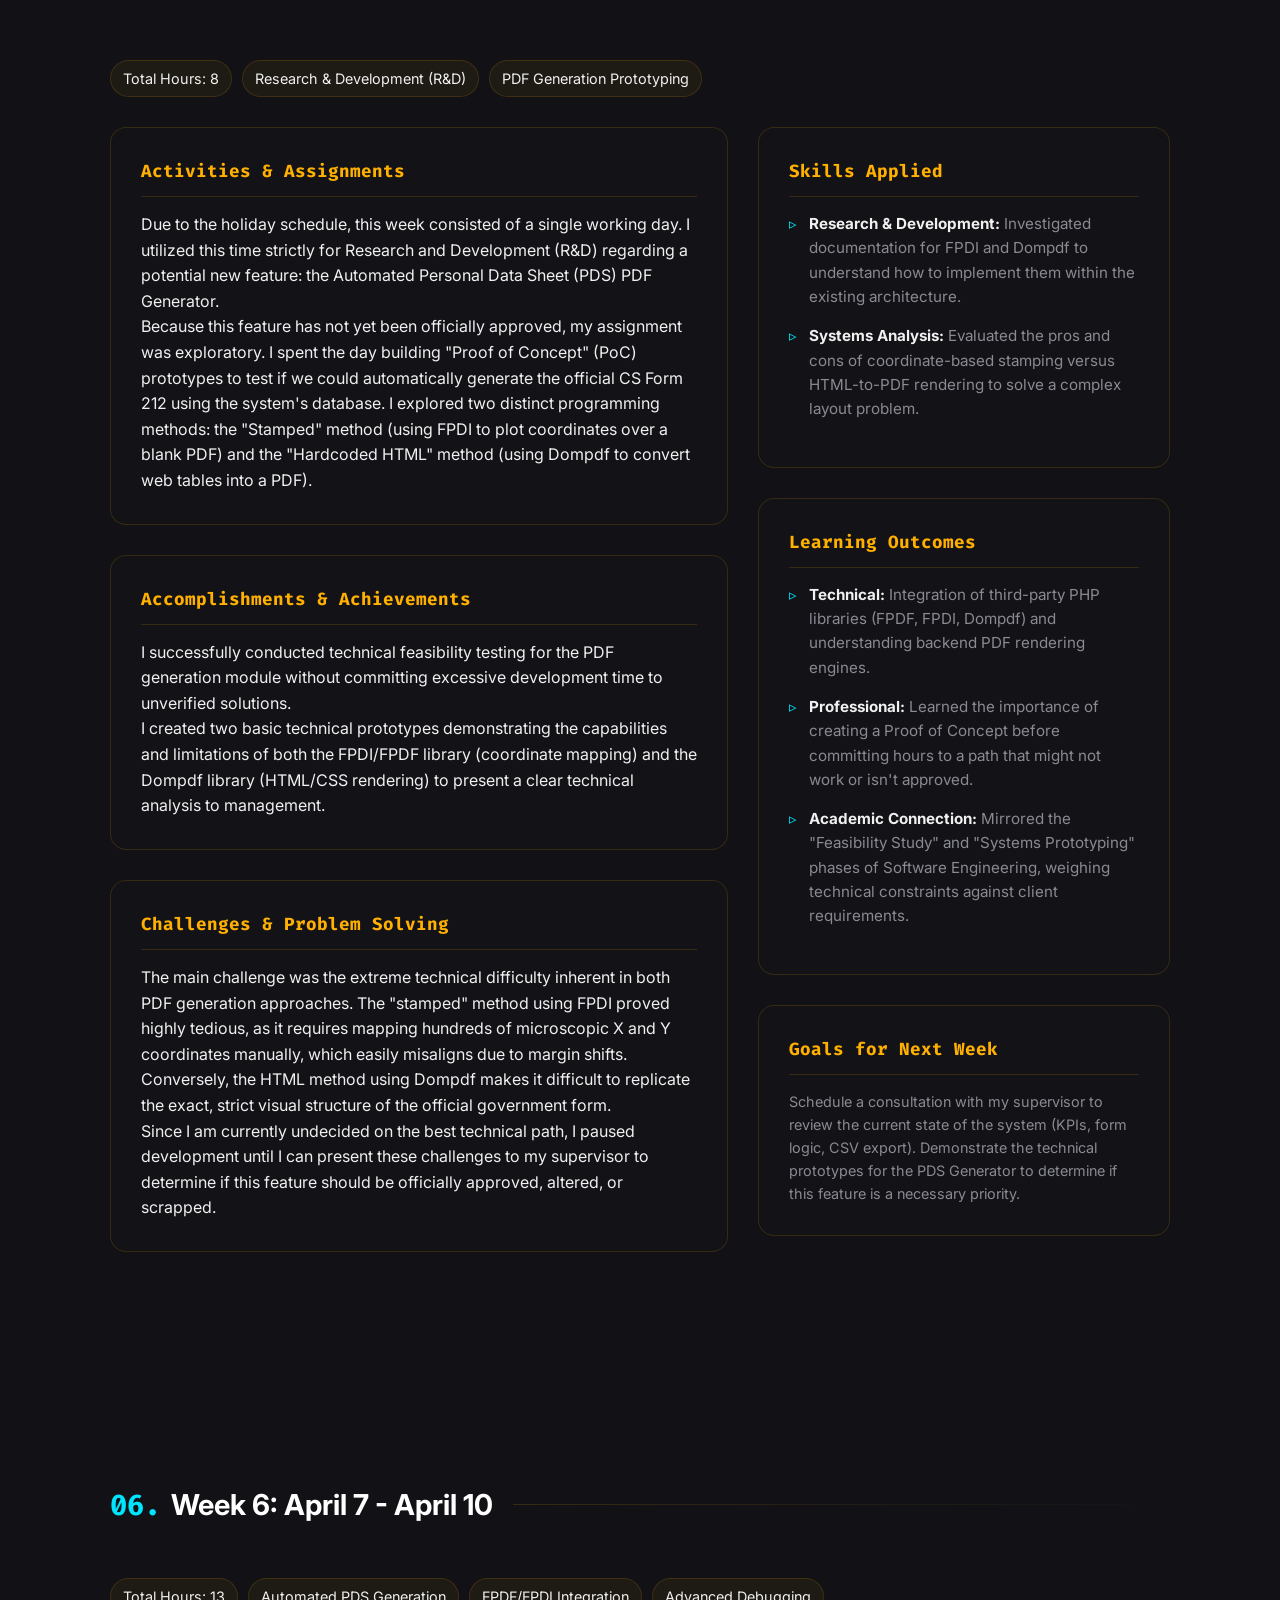
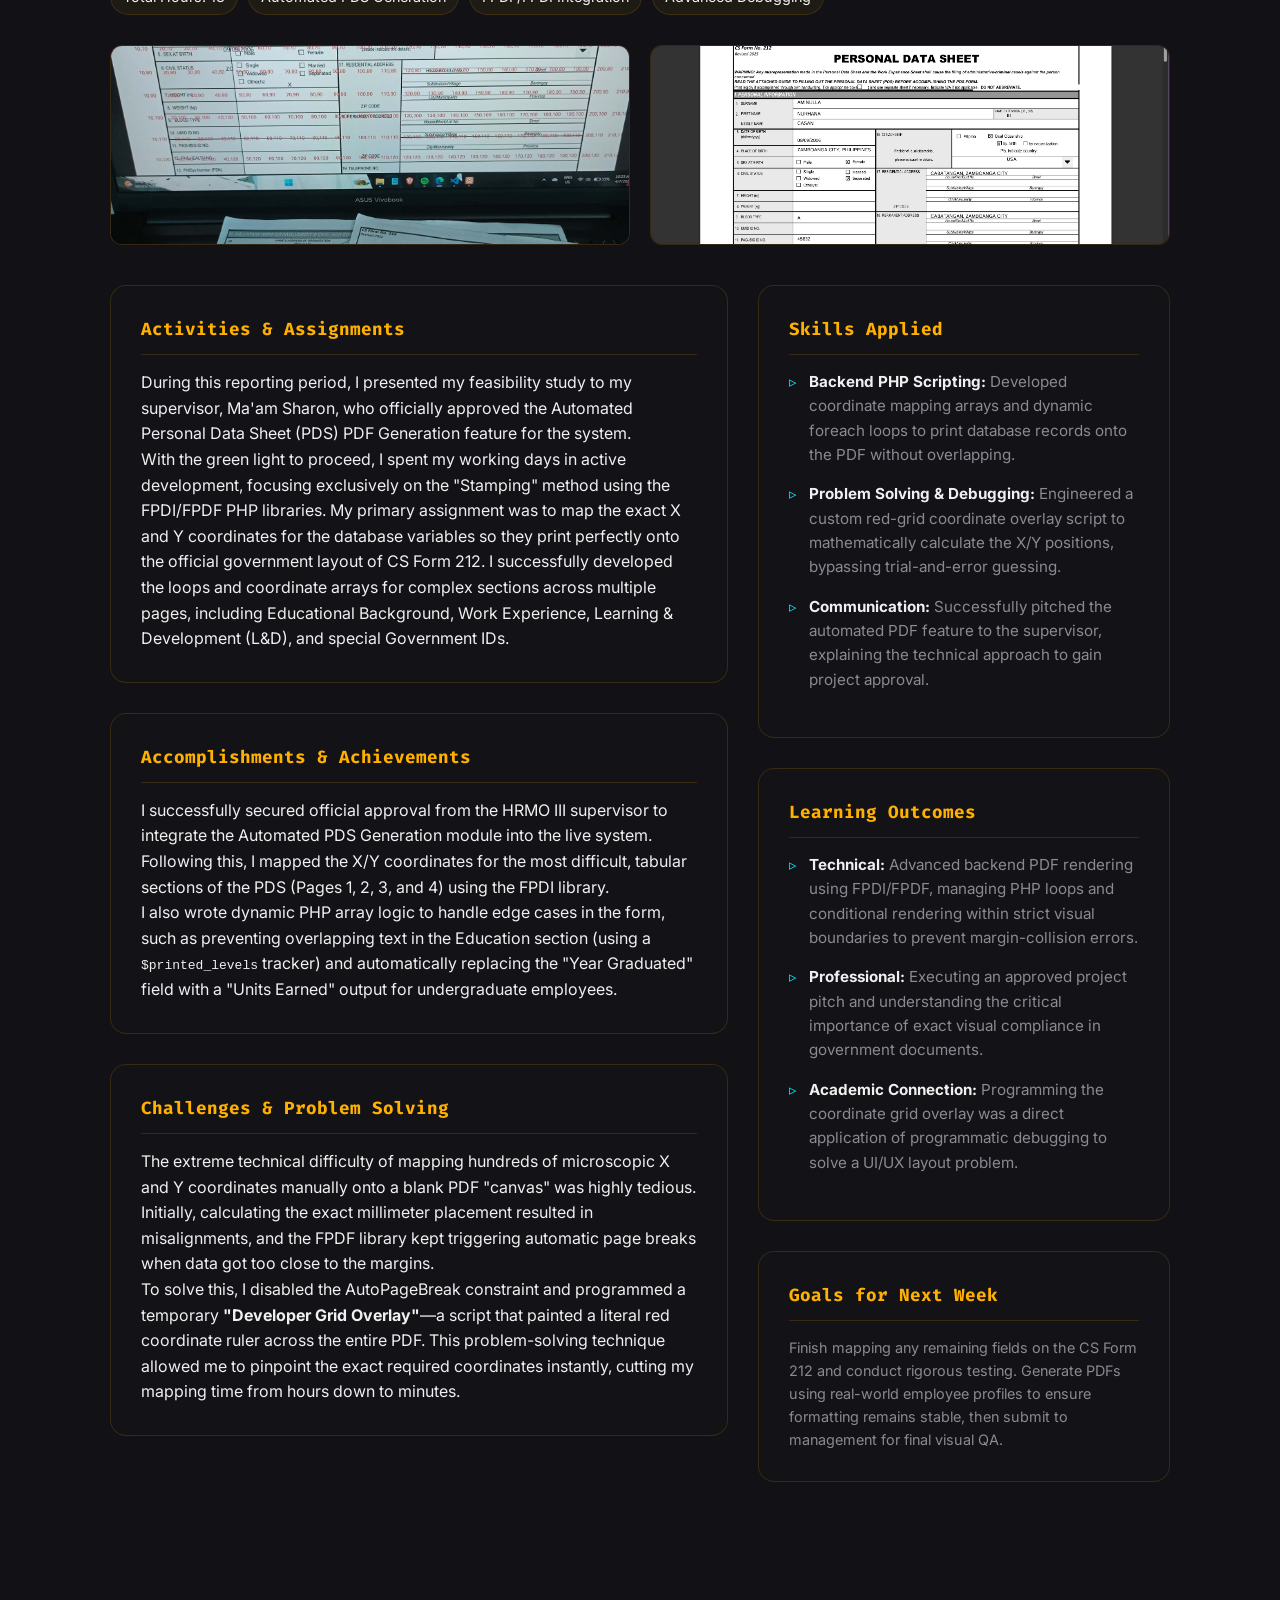
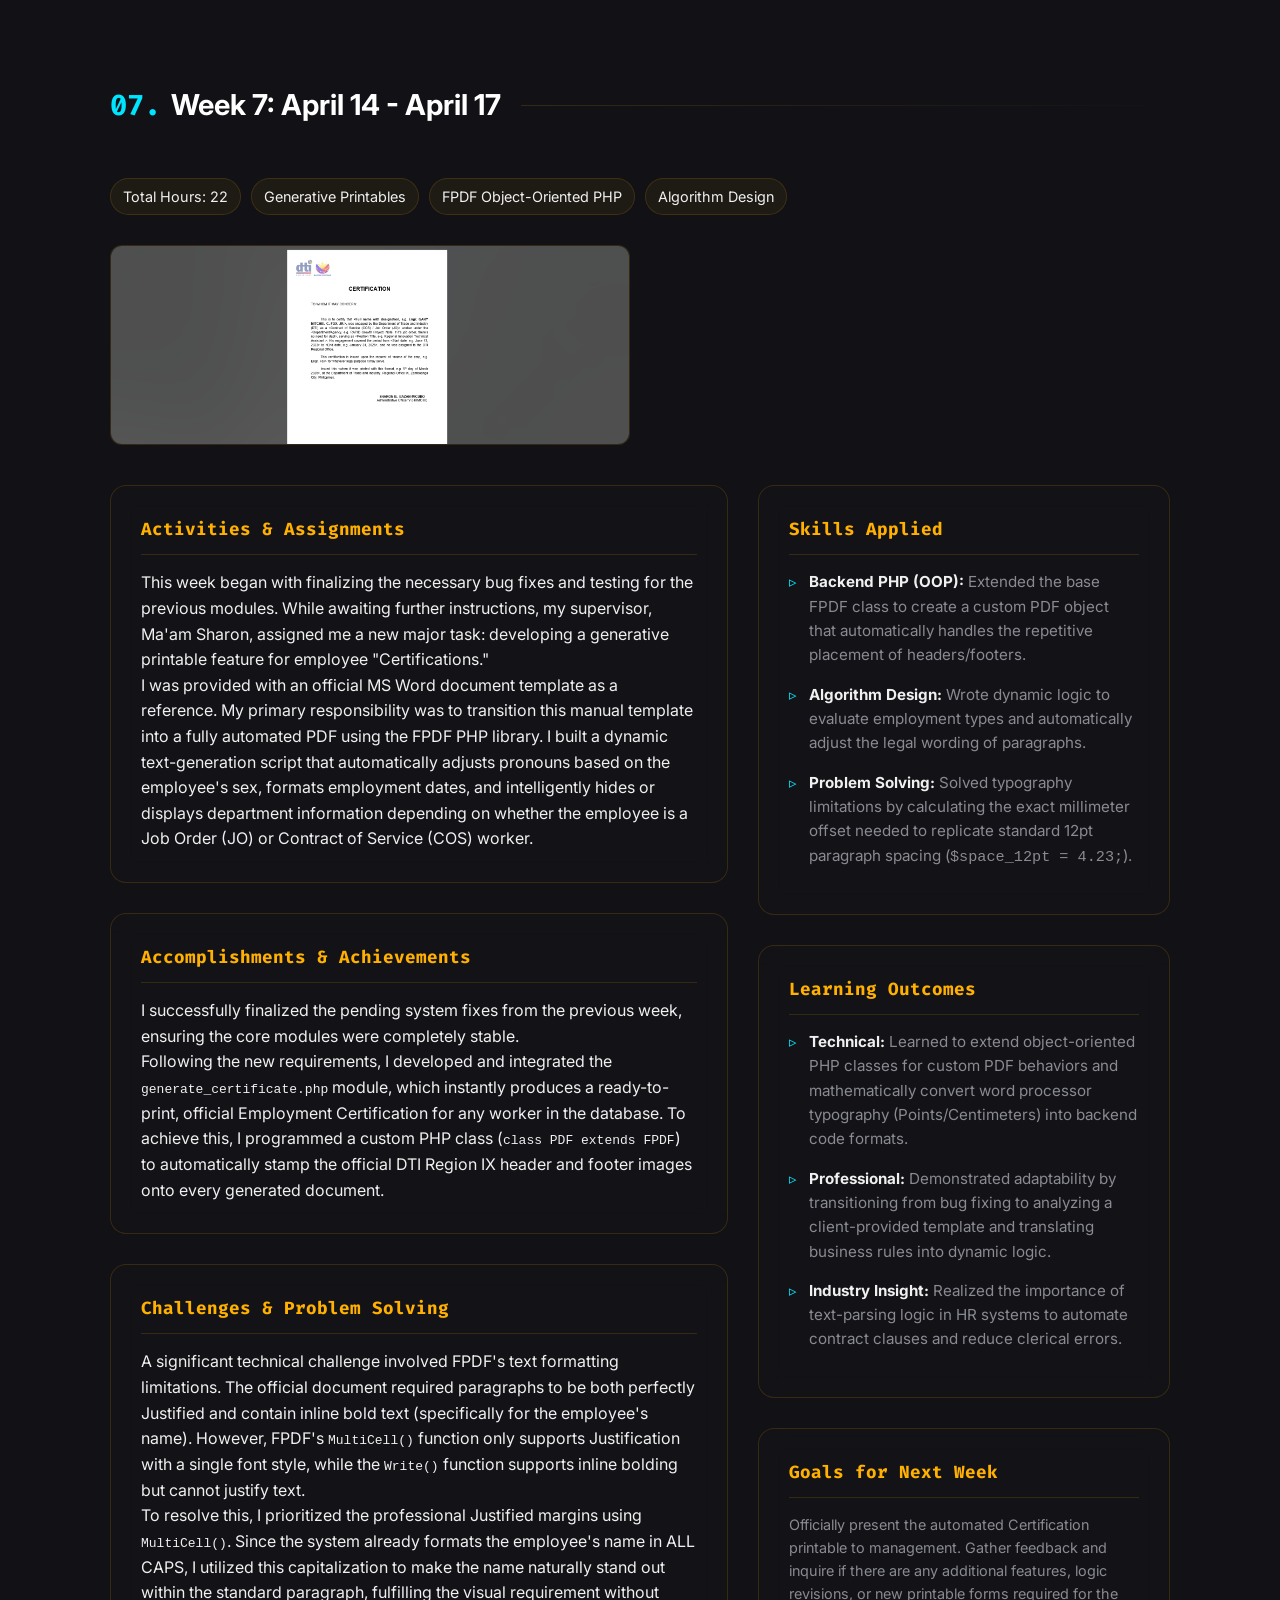
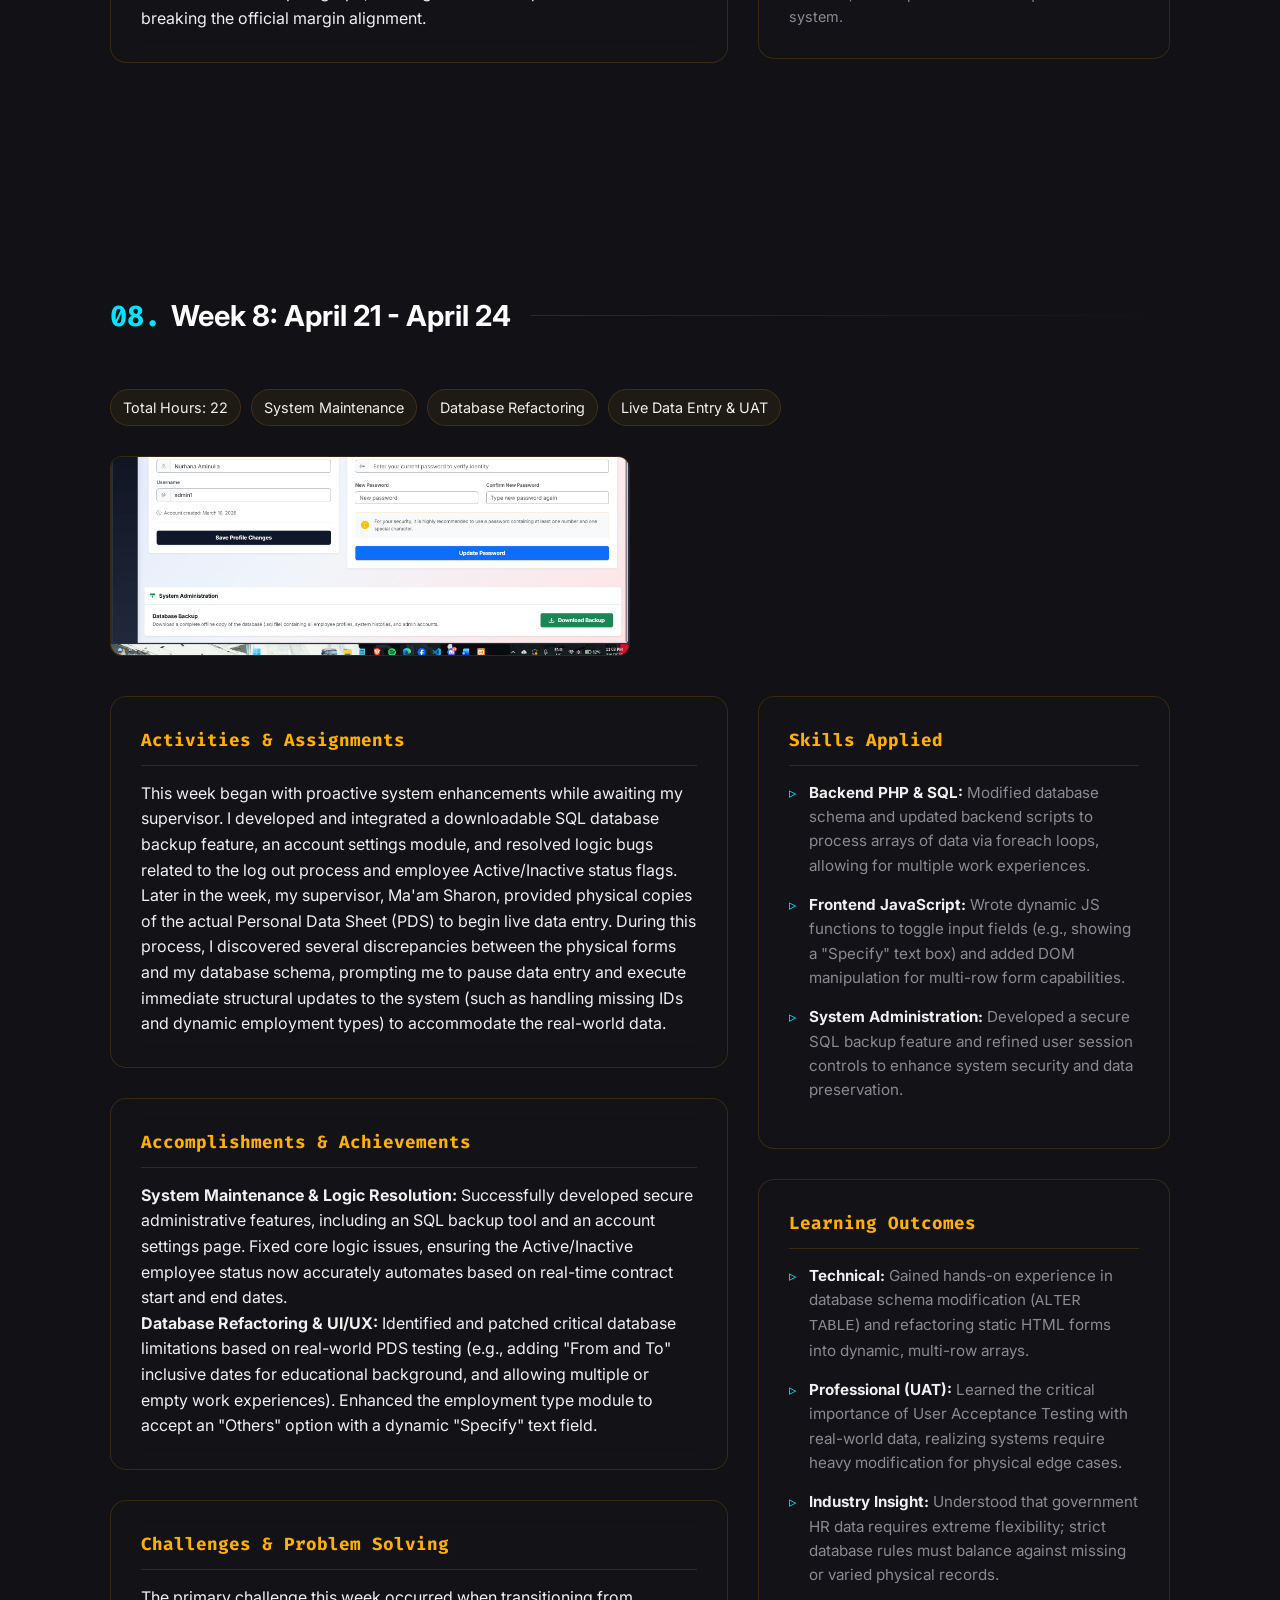
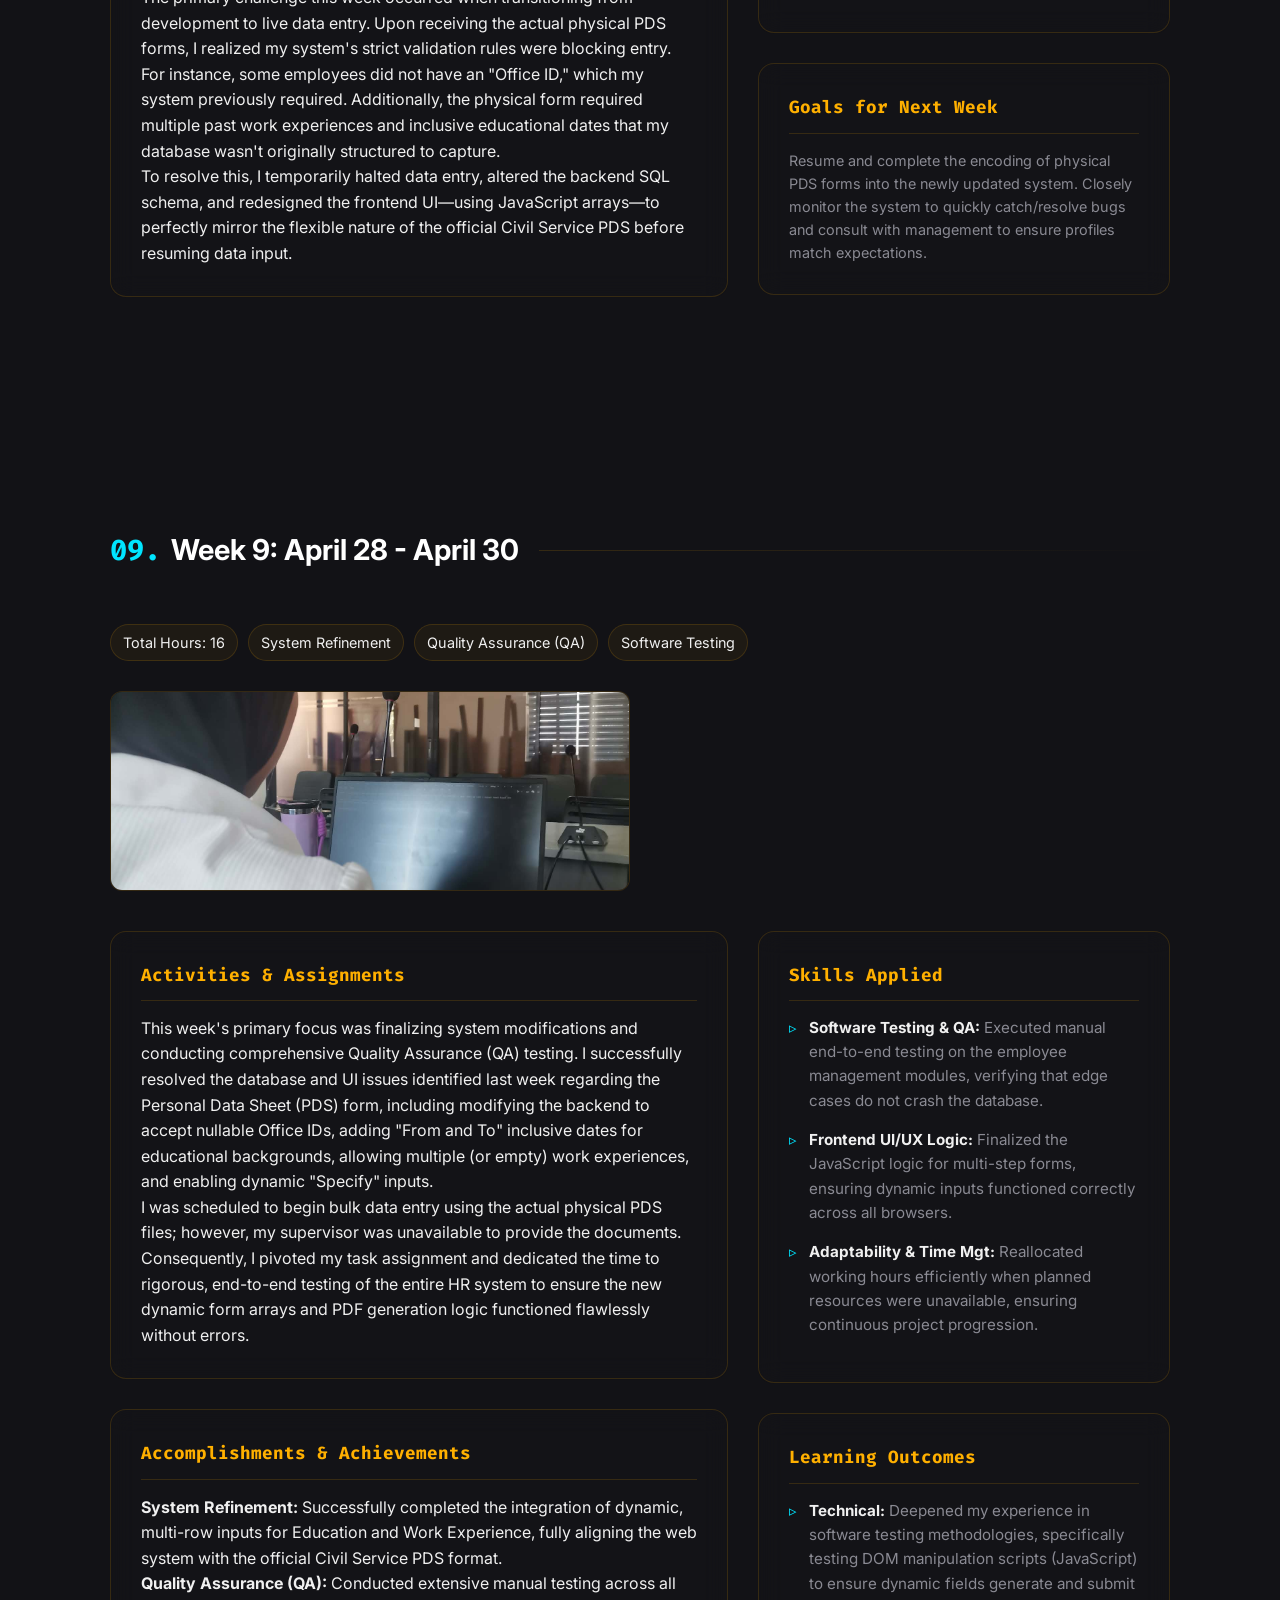
==== commit 2e12f615: "update" ====
--- a/reports.html
+++ b/reports.html
@@ -449,10 +449,8 @@
                 </div>
             </div>
 
-            <div class="report-gallery" data-animate="fade-up" style="display: block;">
-                <div class="gallery-img" style="height: 400px;">
-                    <img src="img/weekly/week7_photo1.png" alt="Week 7 Preview" onerror="this.style.display='none'">
-                </div>
+            <div class="report-gallery" data-animate="fade-up" style="grid-template-columns: repeat(2, 1fr);">
+                <div class="gallery-img"><img src="img/weekly/week7_photo1.png" alt="Week 9 Photo 1" onerror="this.style.display='none'"></div>
             </div>
 
             <div class="report-grid">
@@ -519,6 +517,10 @@
                 </div>
             </div>
 
+            <div class="report-gallery" data-animate="fade-up" style="grid-template-columns: repeat(2, 1fr);">
+                <div class="gallery-img"><img src="img/weekly/week8.png" alt="Week 9 Photo 1" onerror="this.style.display='none'"></div>
+            </div>
+
             <div class="report-grid">
                 
                 <div class="report-main-content">
@@ -584,8 +586,8 @@
             </div>
 
             <div class="report-gallery" data-animate="fade-up" style="grid-template-columns: repeat(2, 1fr);">
-                <div class="gallery-img"><img src="img/weekly/week9_photo1.jpg" alt="Week 9 Photo 1" onerror="this.style.display='none'"></div>
-                <div class="gallery-img"><img src="img/weekly/week9_photo2.png" alt="Week 9 Photo 2" onerror="this.style.display='none'"></div>
+                <div class="gallery-img"><img src="img/weekly/week9_photo2.jpg" alt="Week 9 Photo 1" onerror="this.style.display='none'"></div>
+            
             </div>
 
             <div class="report-grid">
--- a/style.css
+++ b/style.css
@@ -550,7 +550,6 @@
 
 /* reports */
 
-/* --- Detailed Reports Page Specific Styles --- */
 .report-grid {
     display: grid;
     grid-template-columns: 1.8fr 1.2fr;
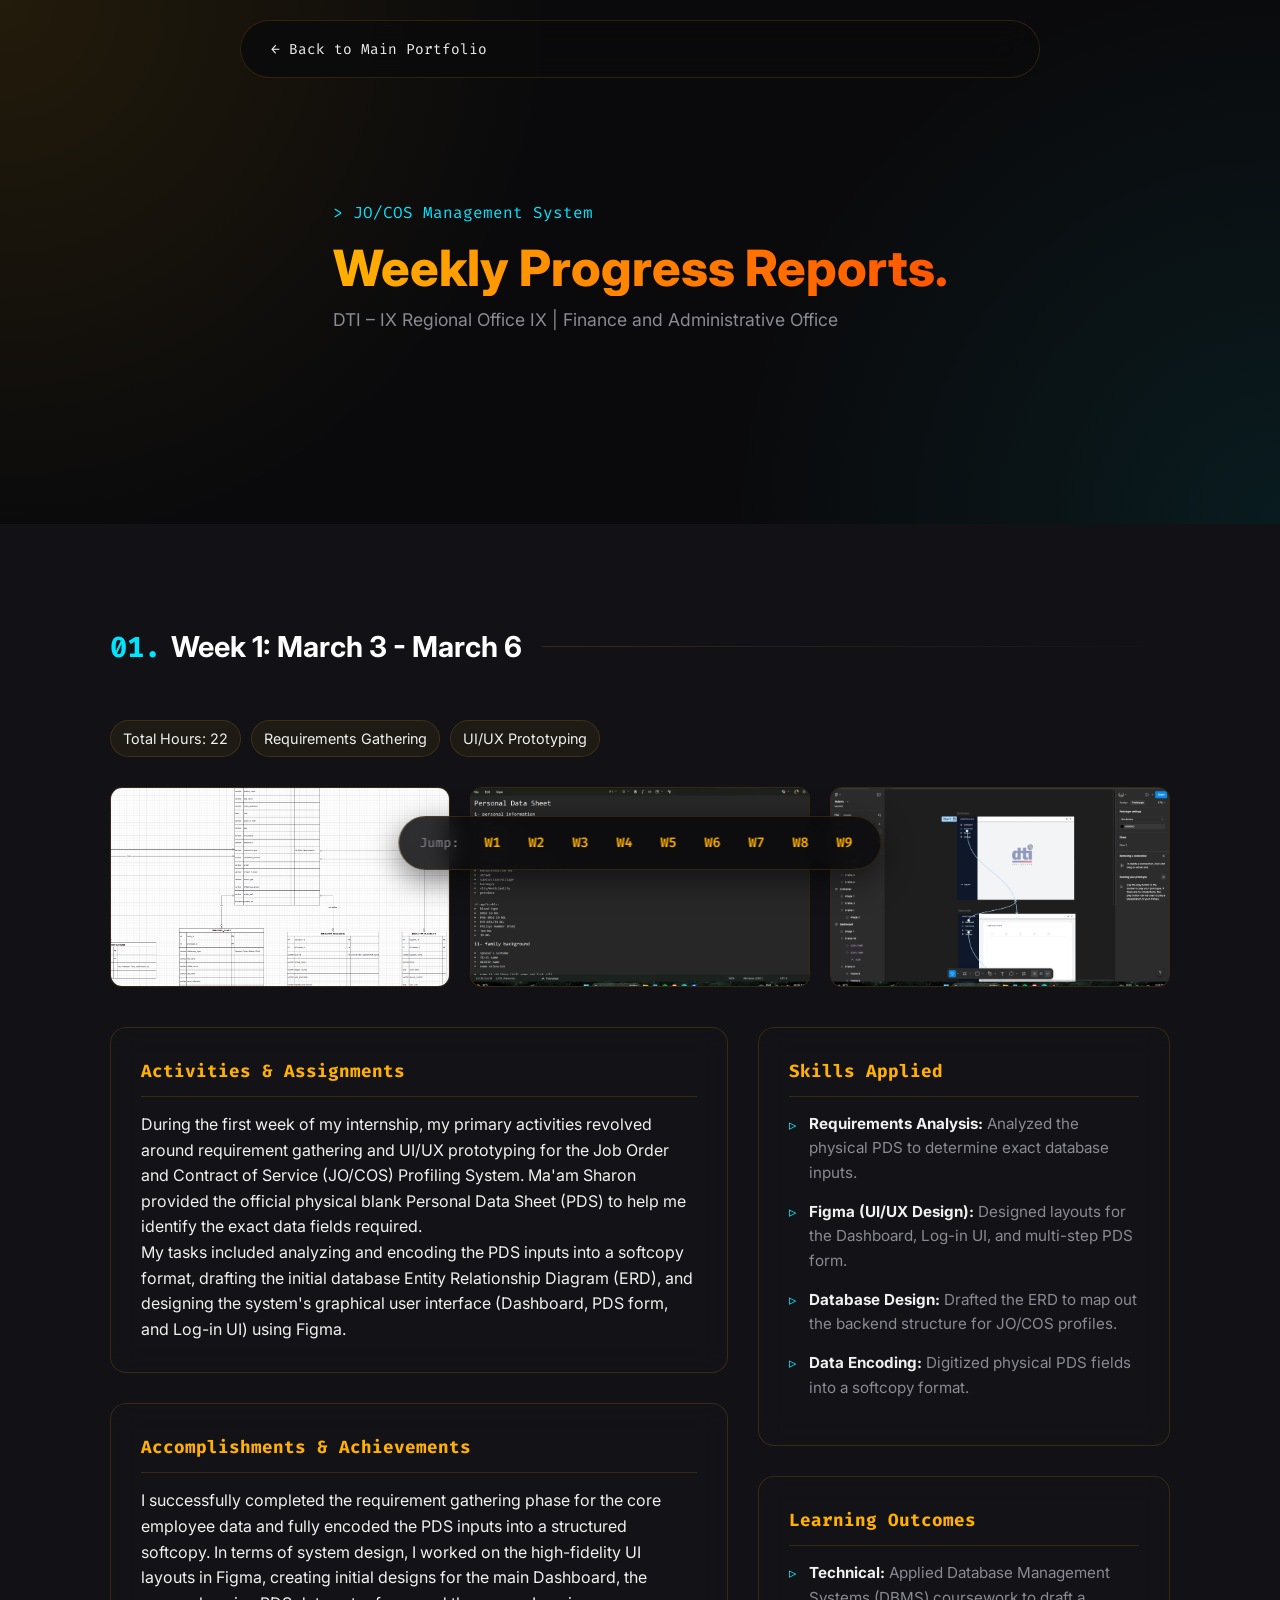
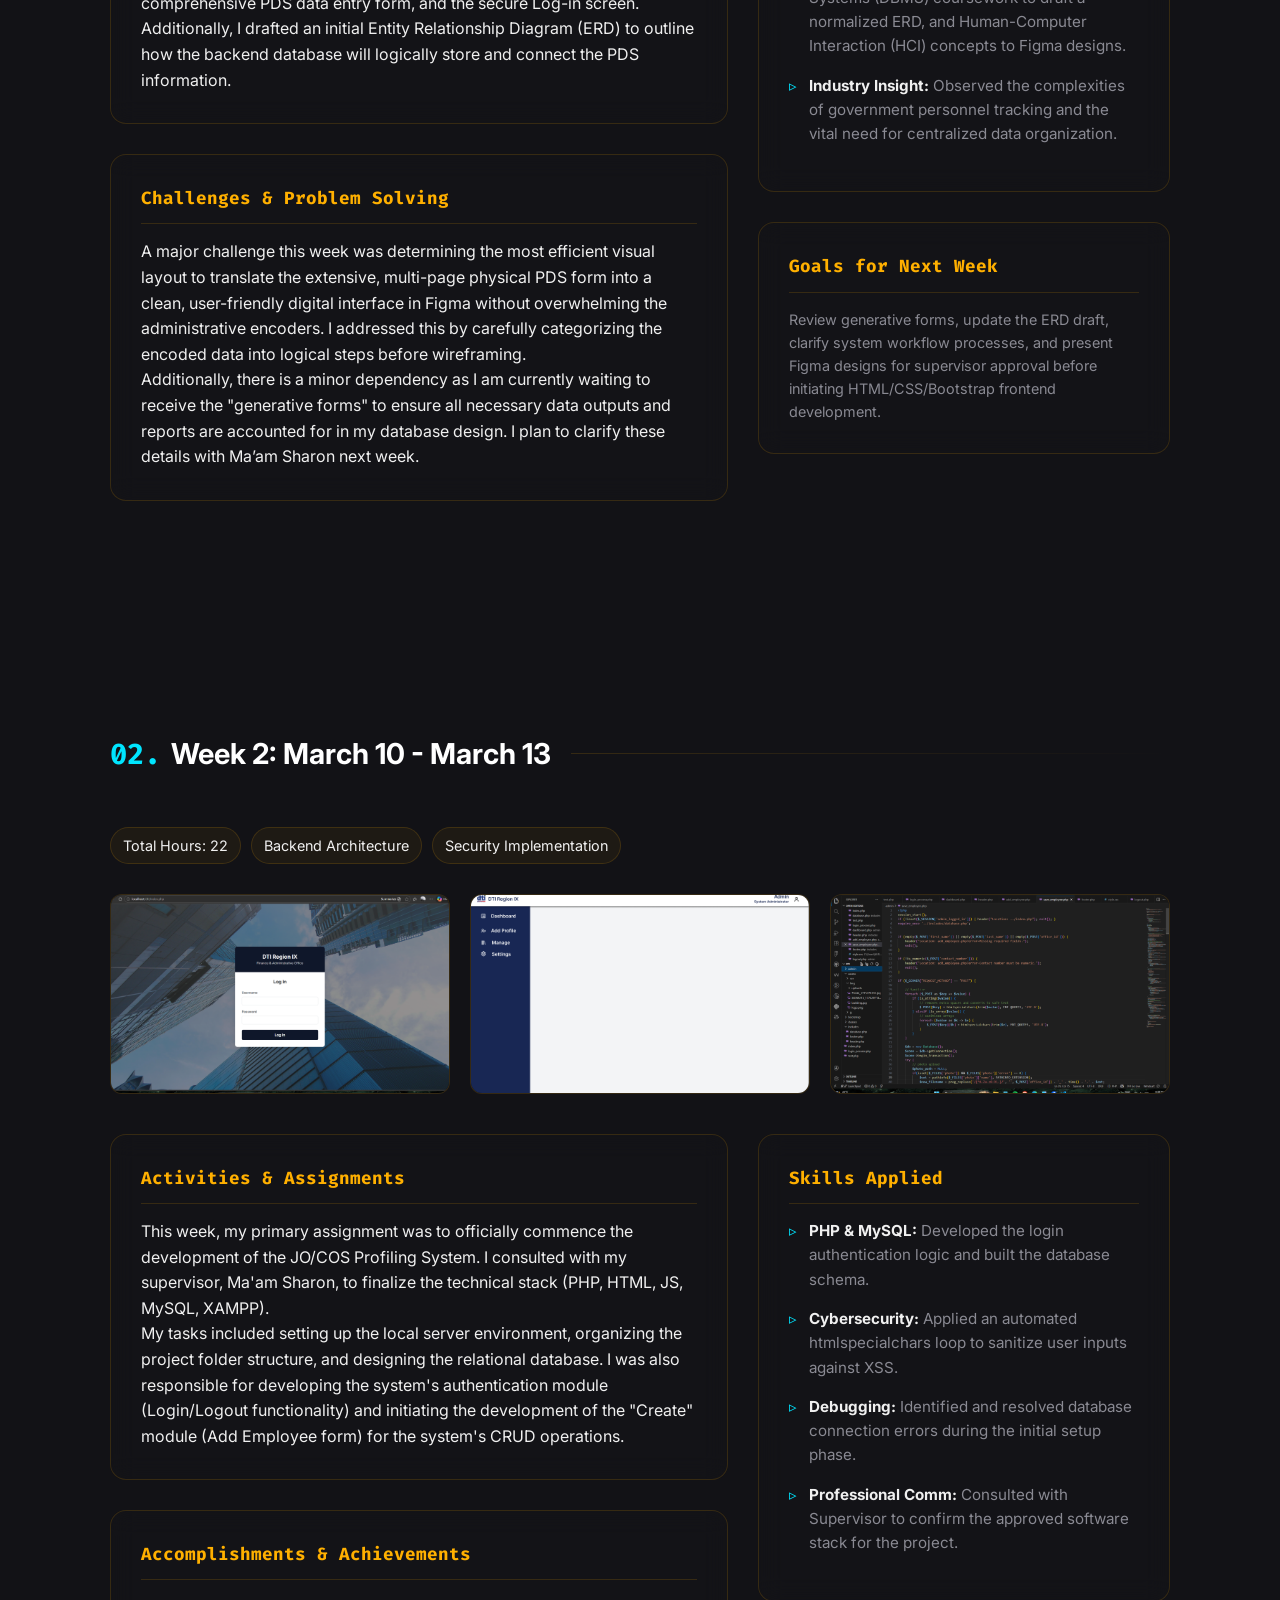
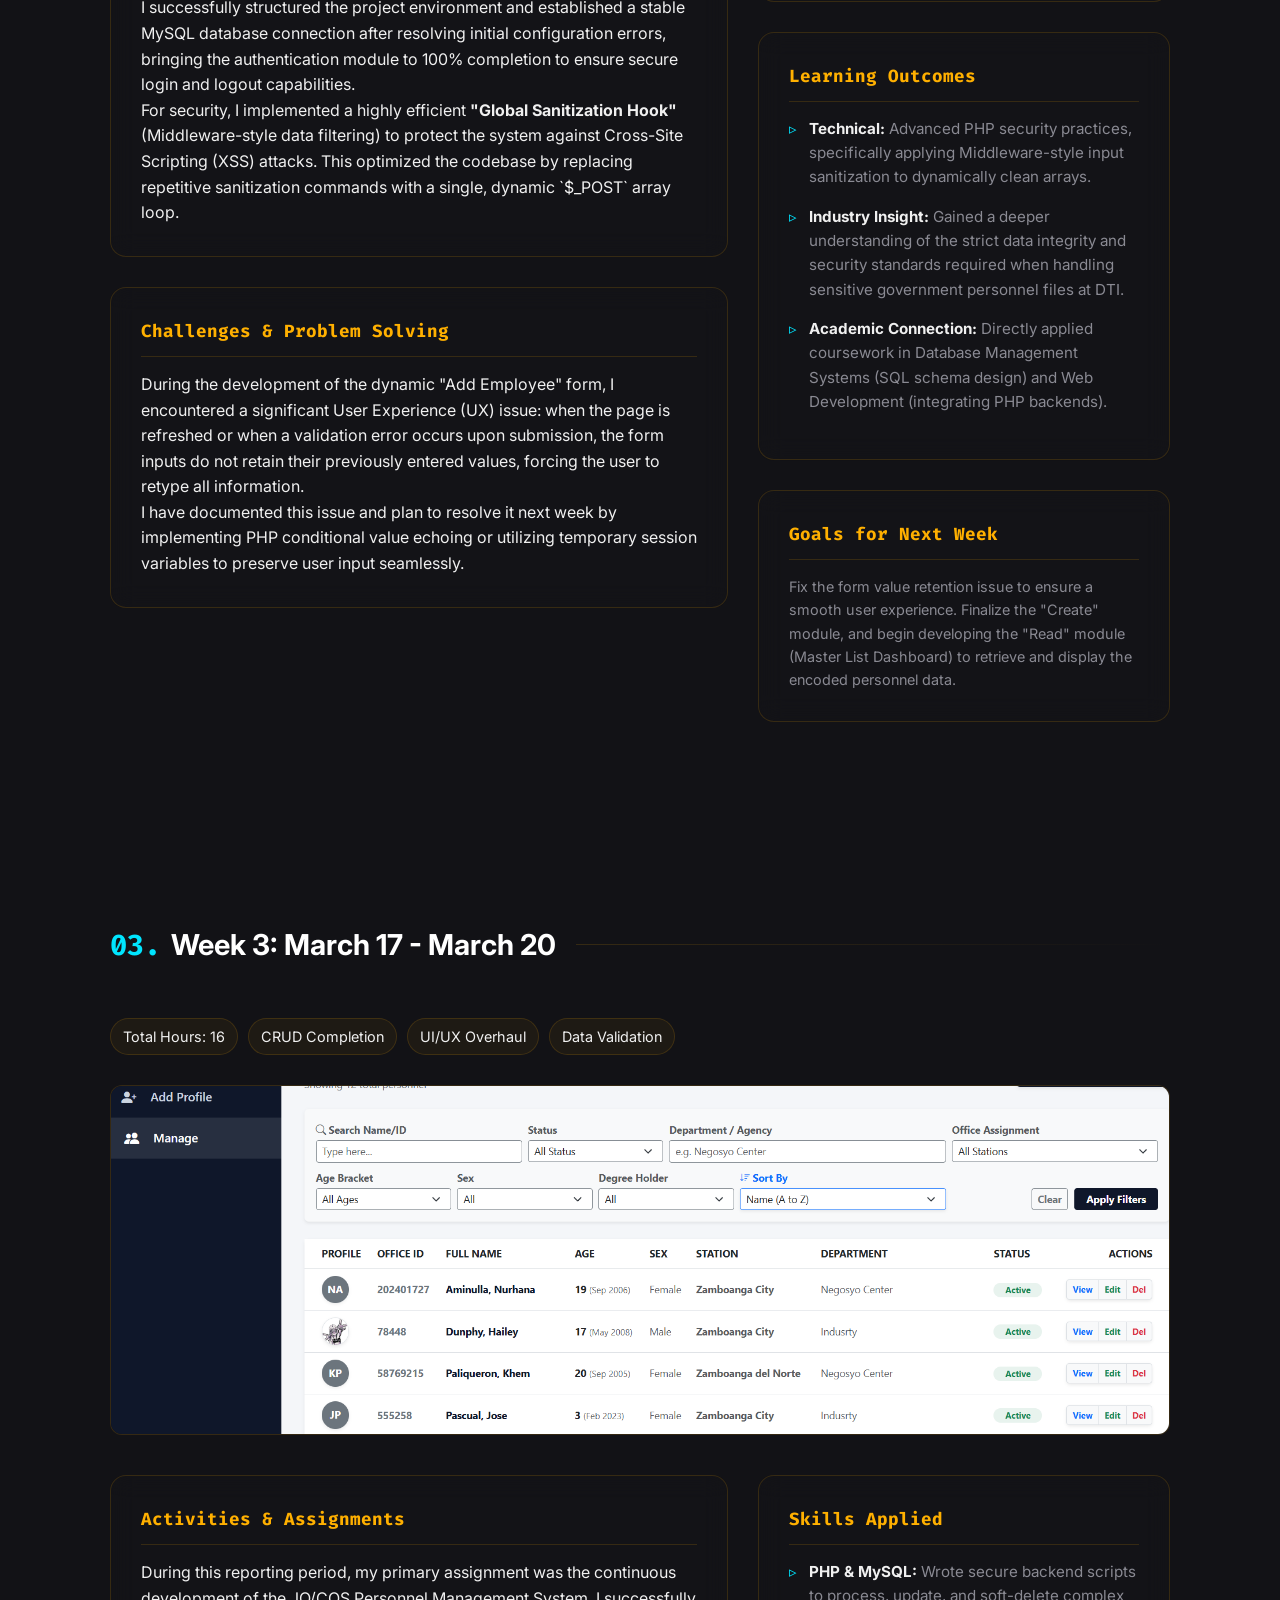
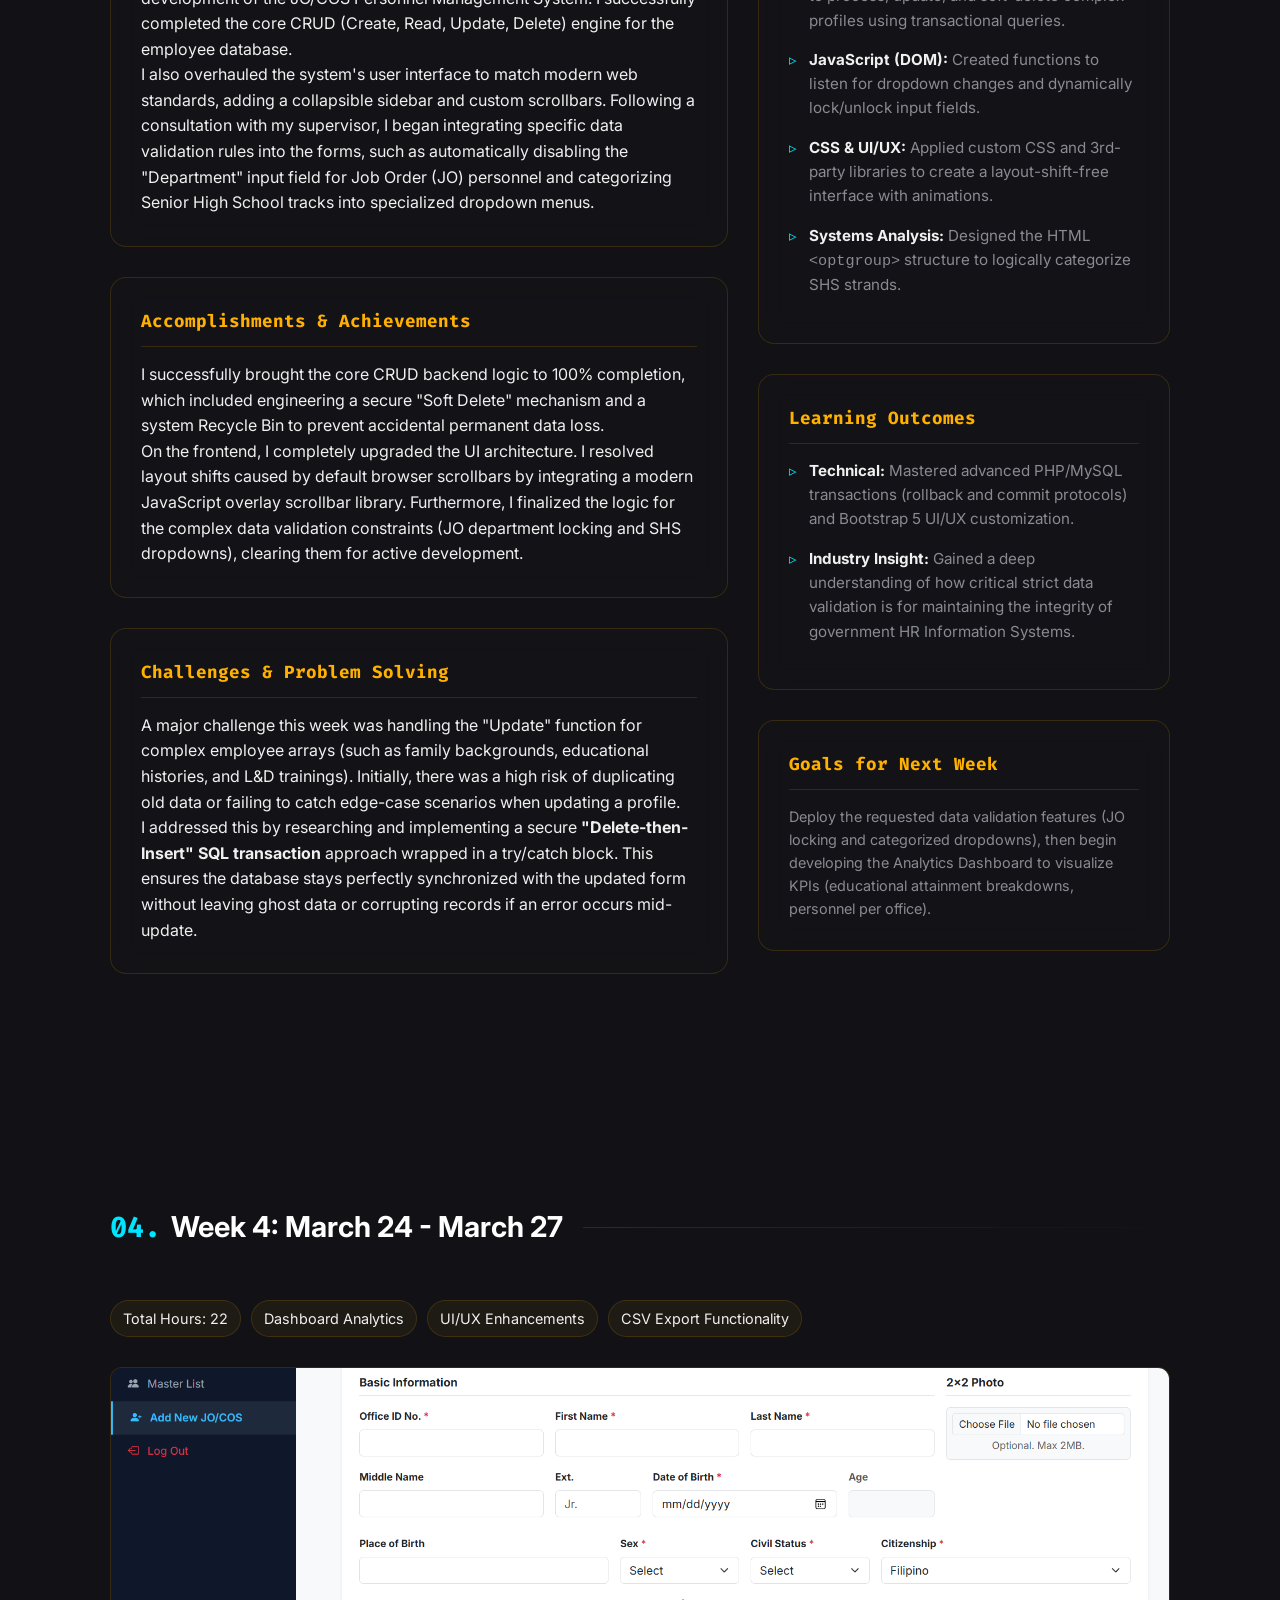
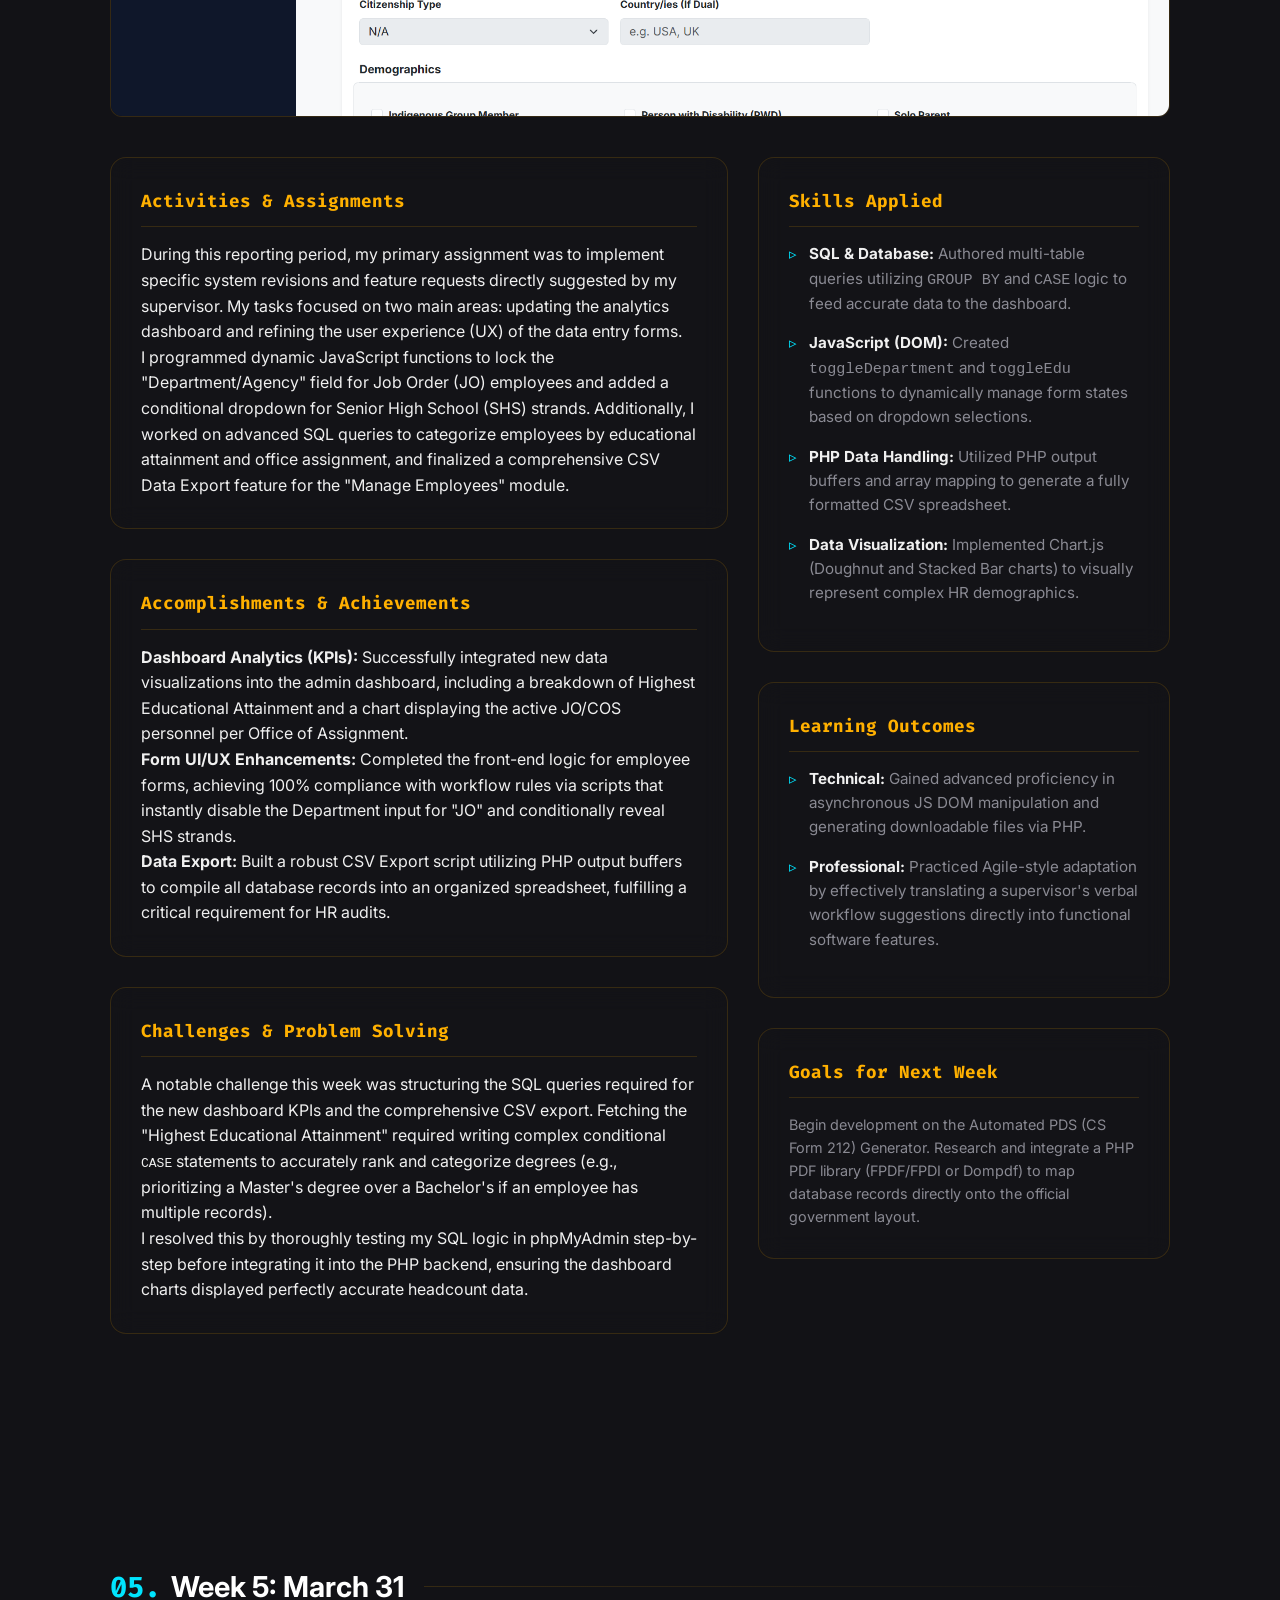
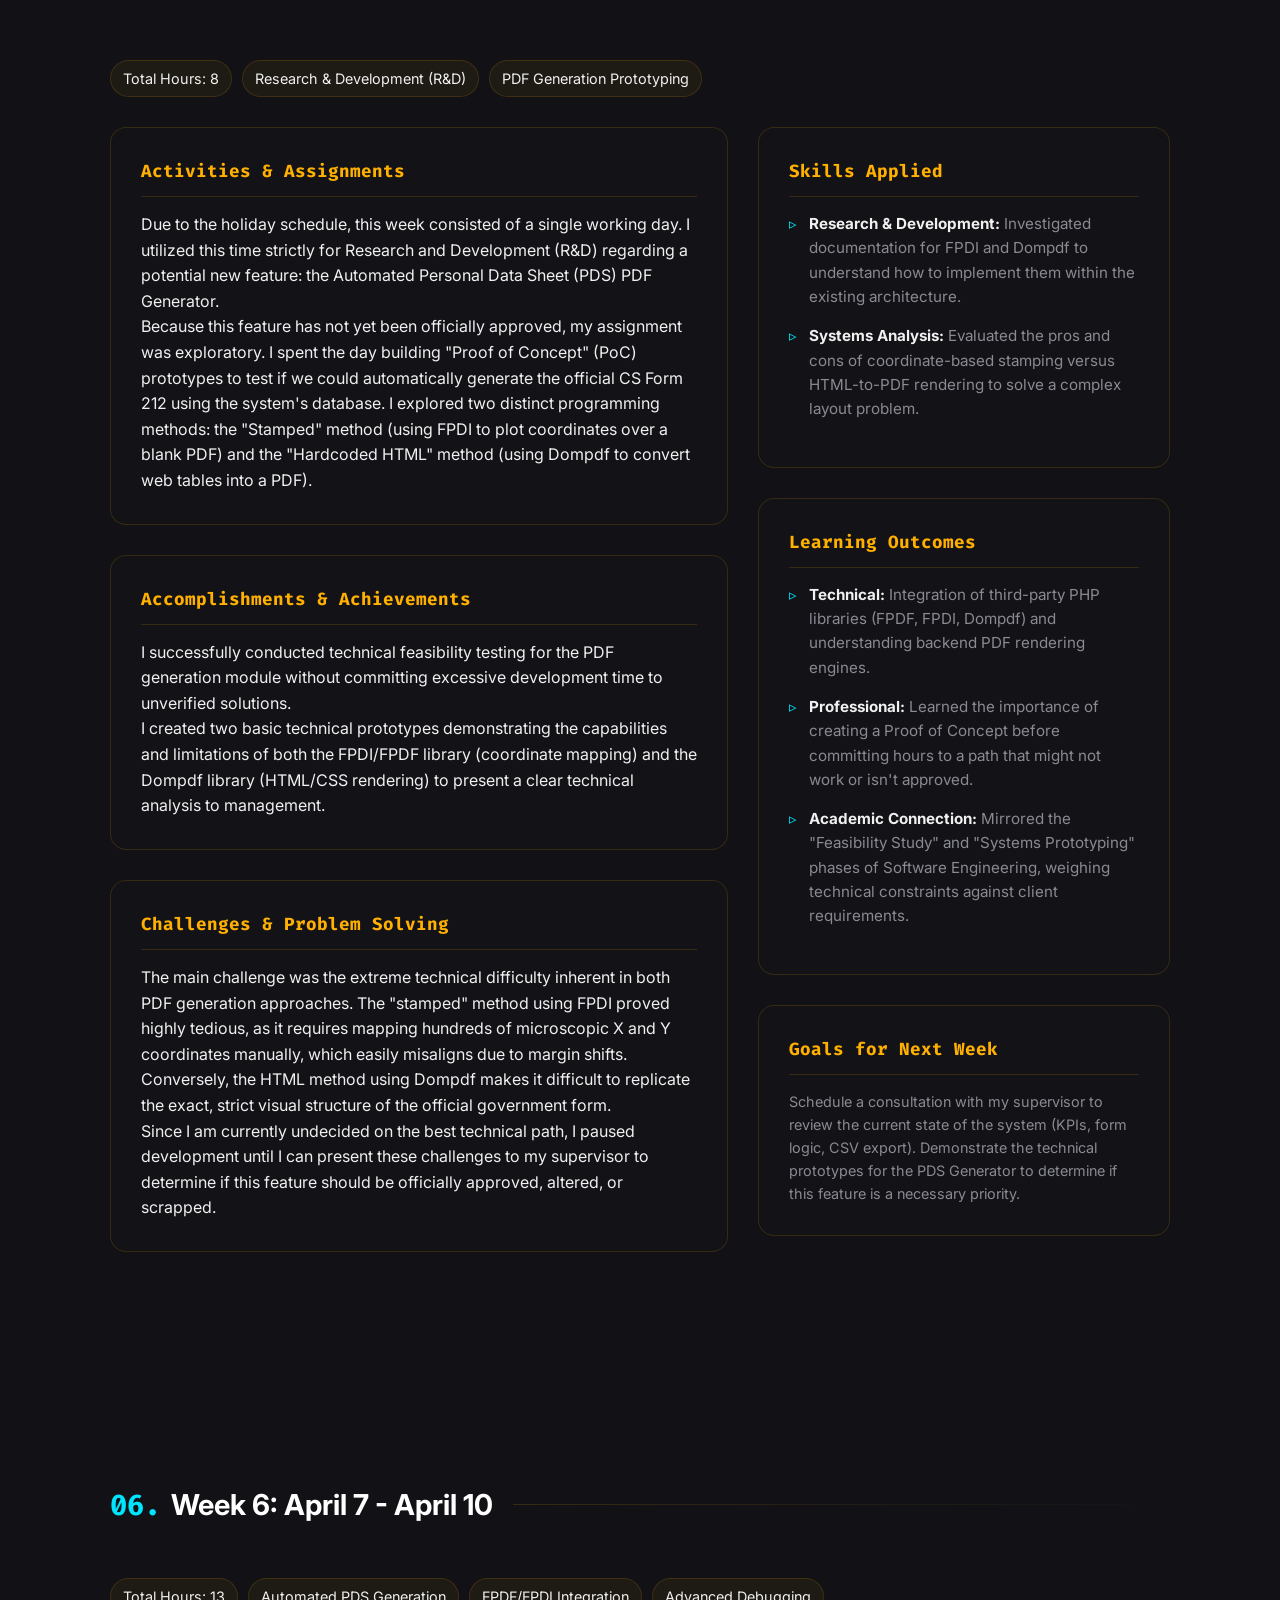
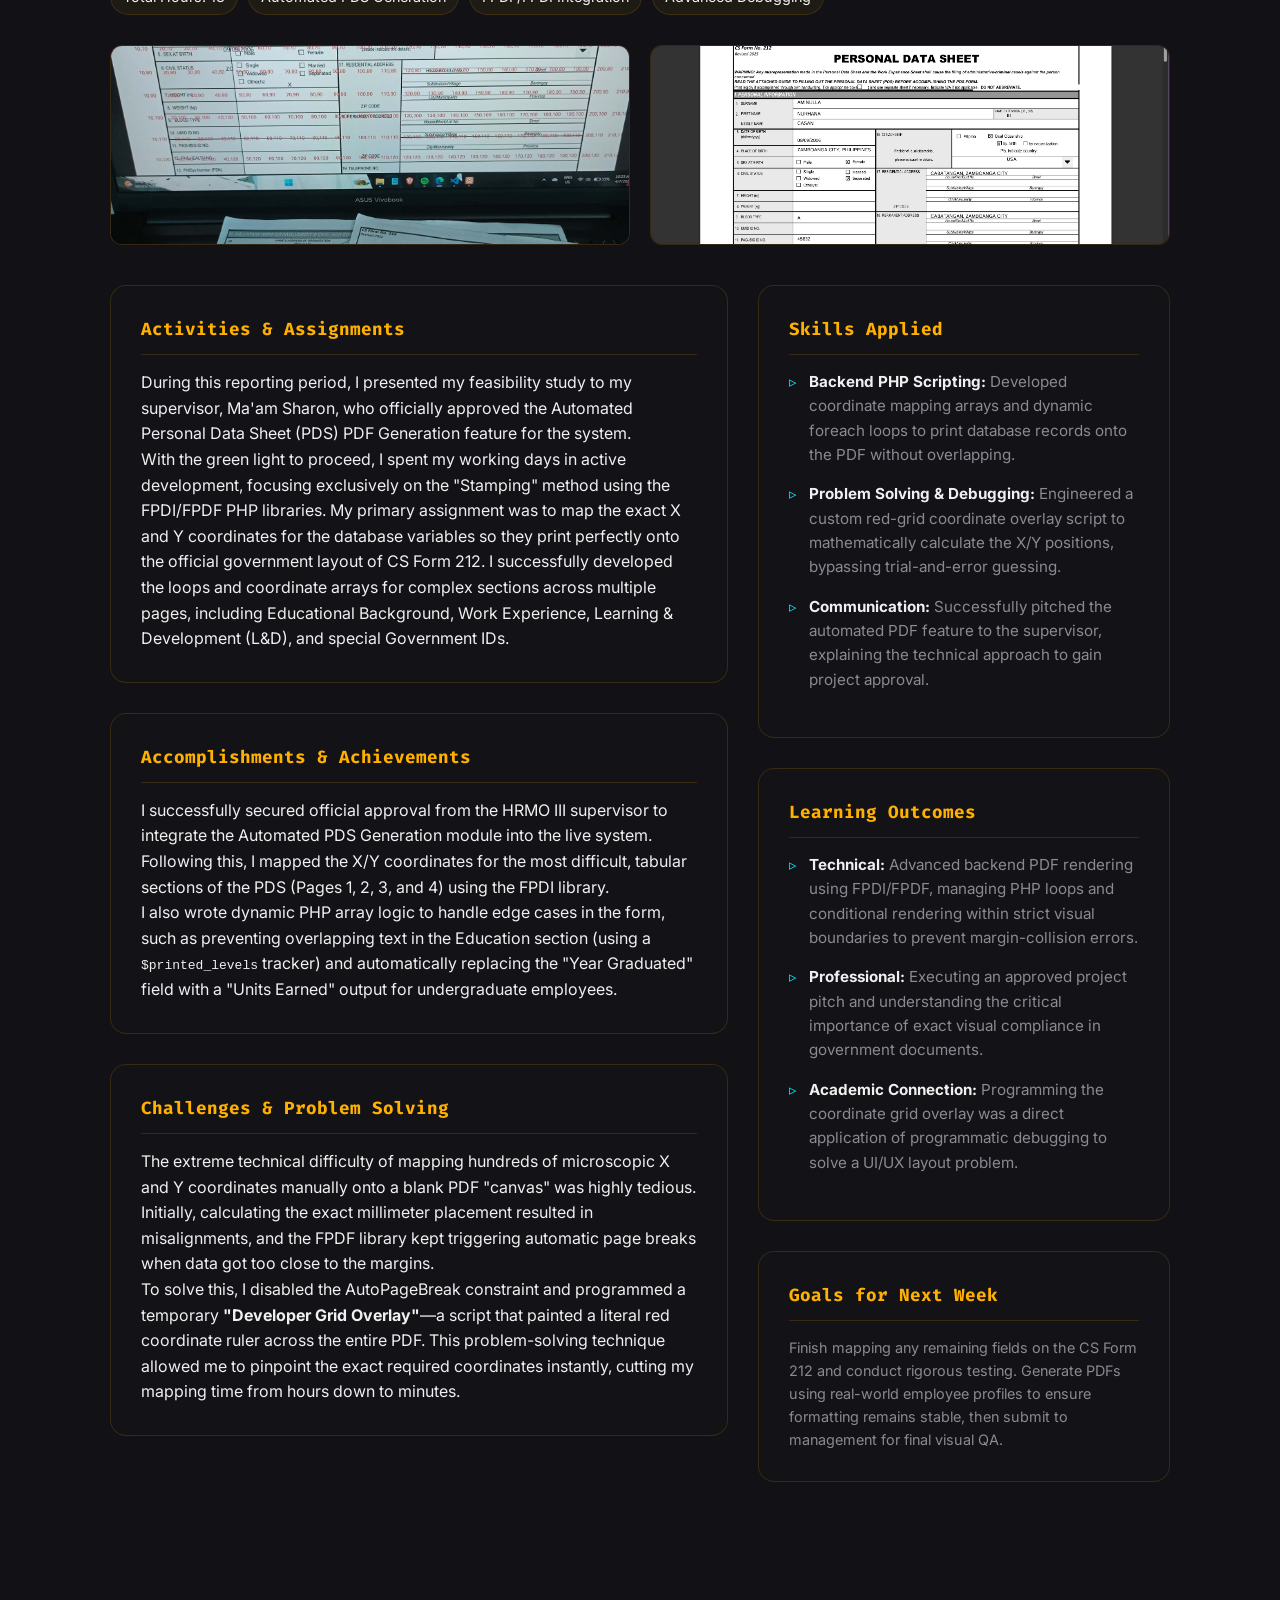
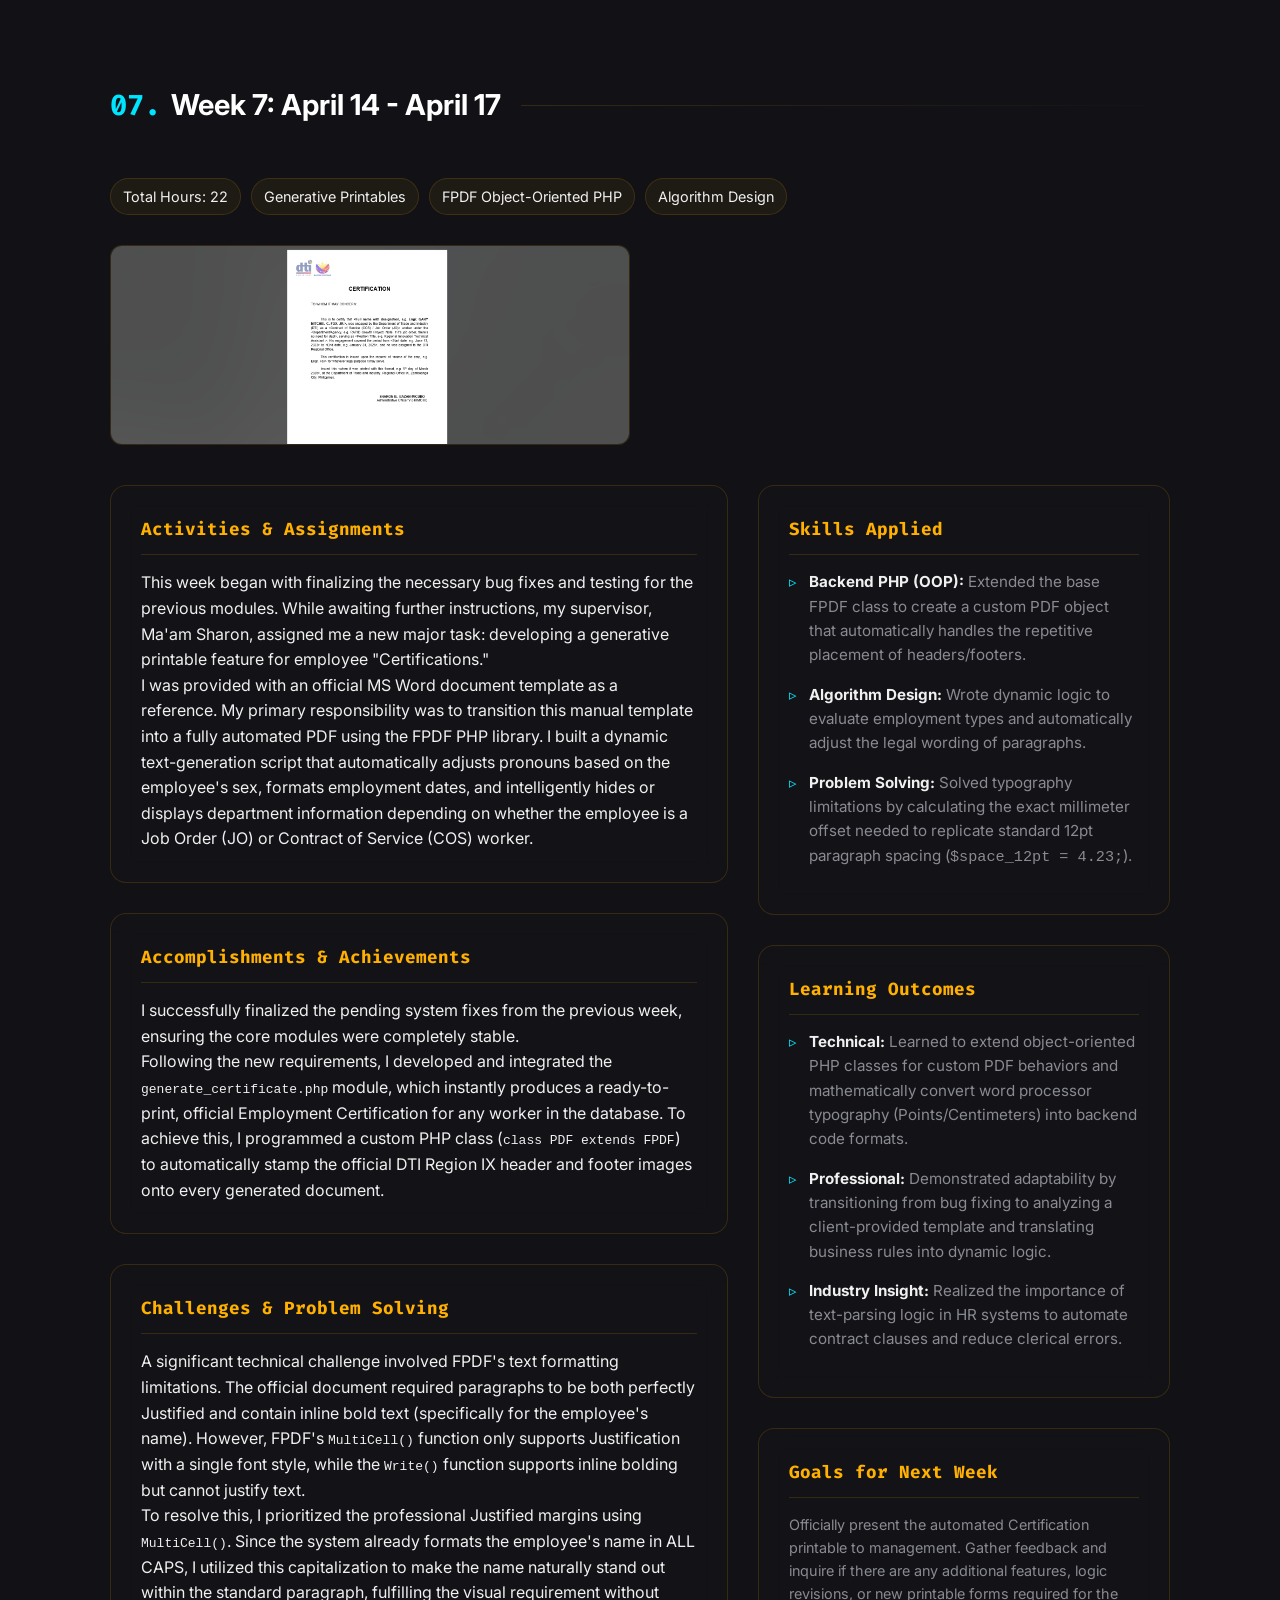
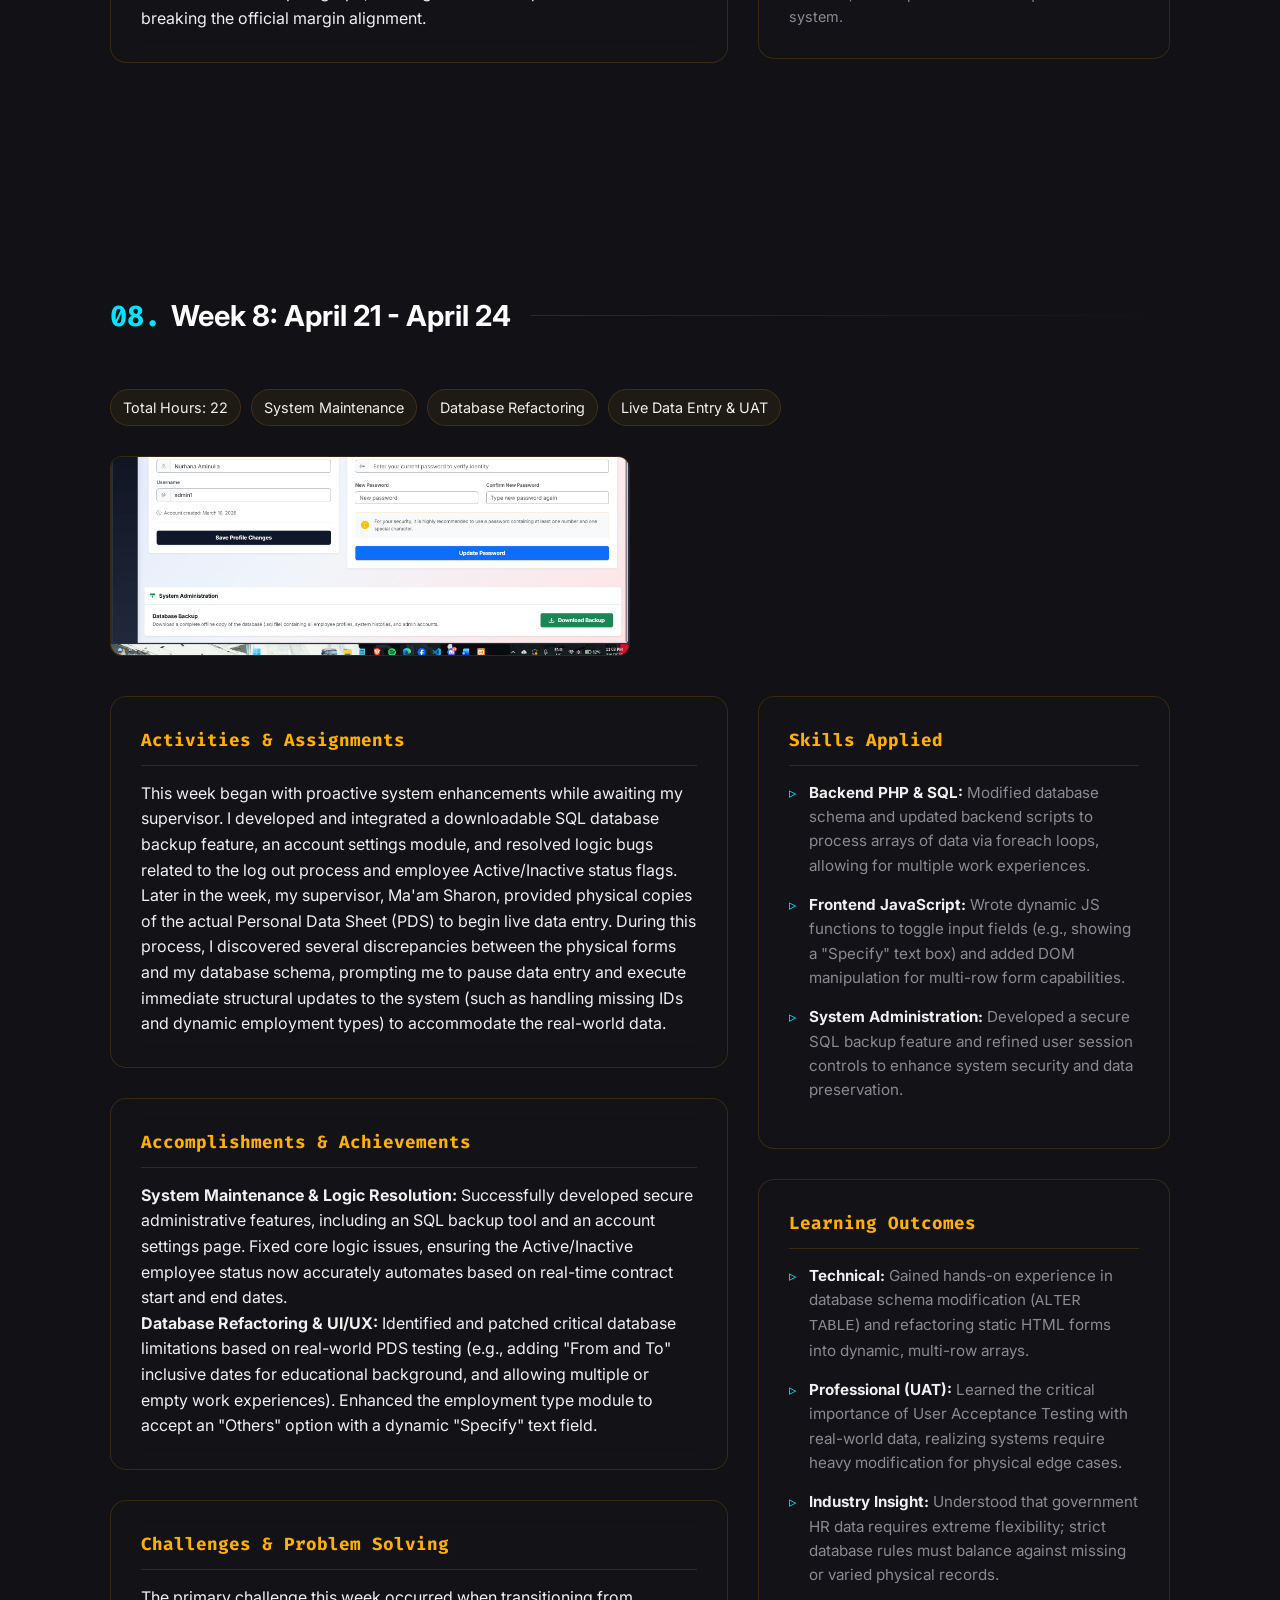
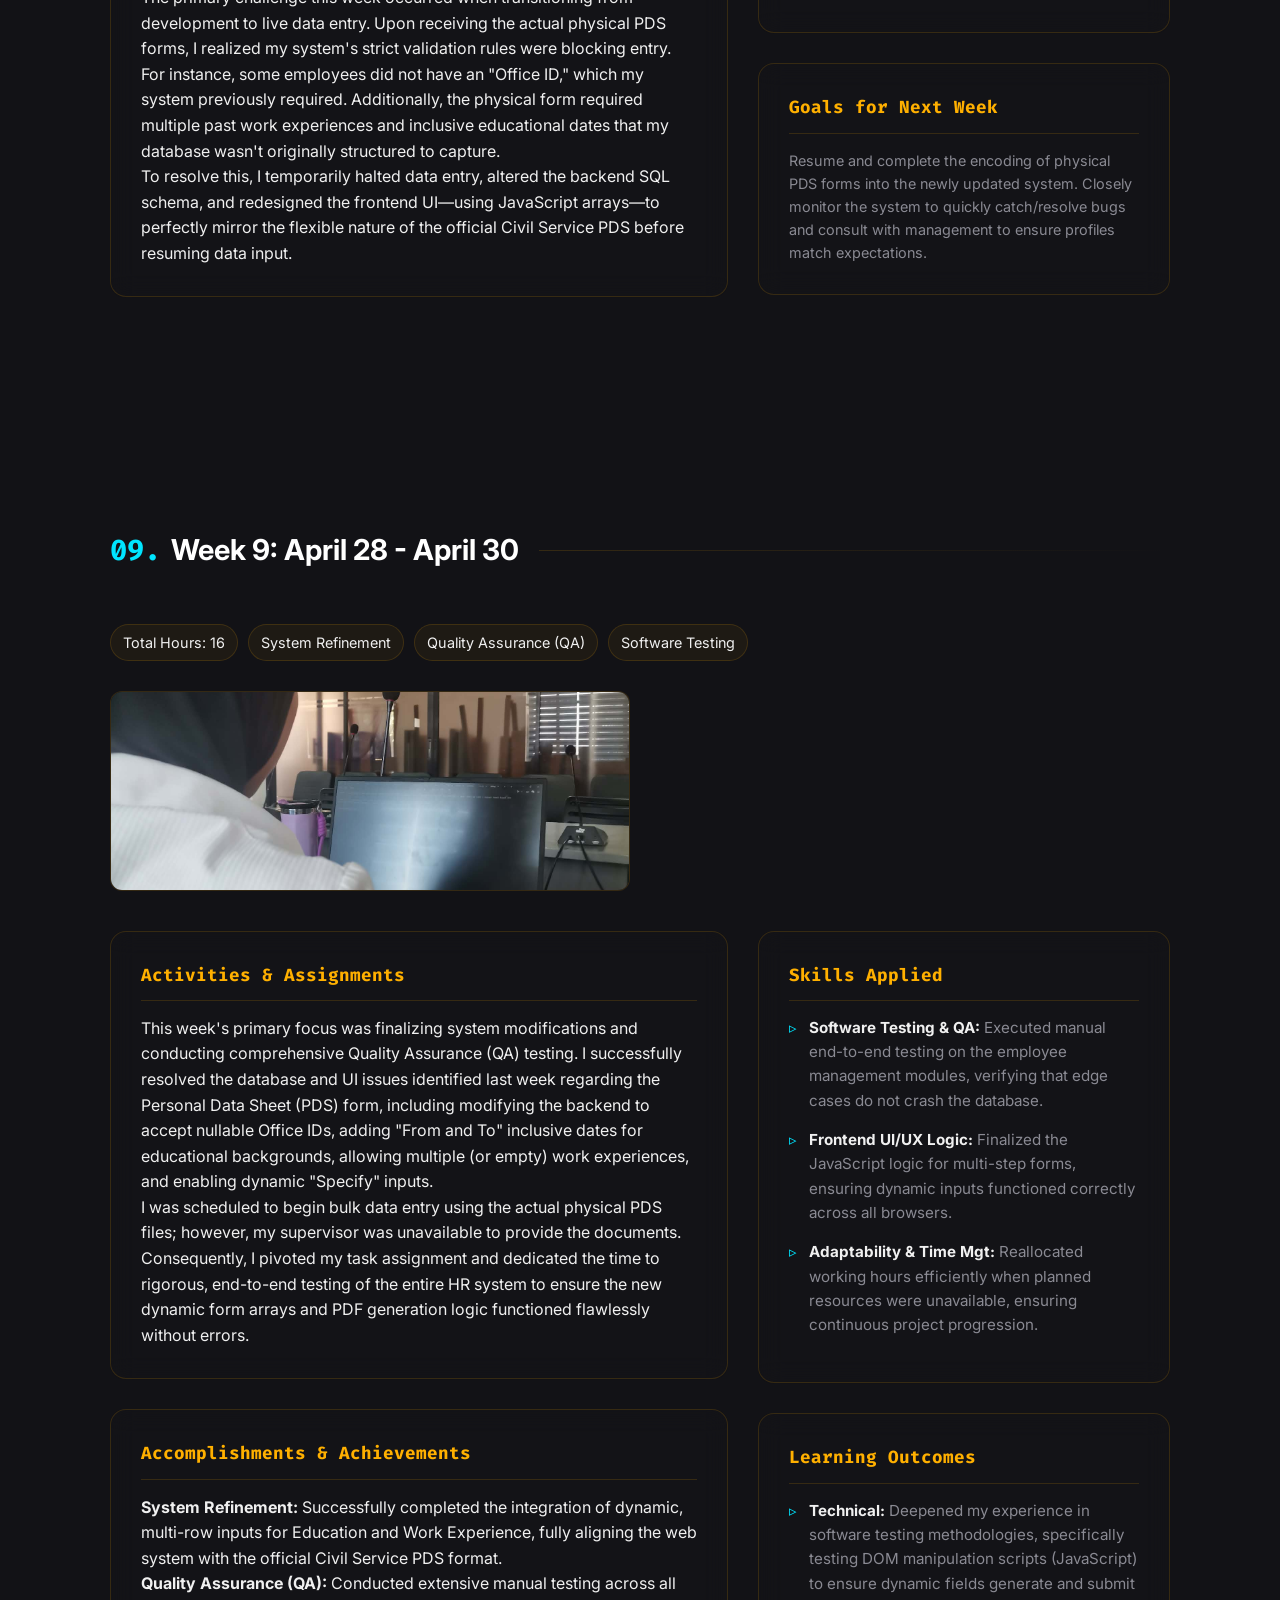
==== commit 0014fa3f: "updated the index" ====
--- a/reports.html
+++ b/reports.html
@@ -9,6 +9,19 @@
 </head>
 <body>
 
+    <div class="quick-jump-menu">
+        <span class="jump-label">Jump:</span>
+        <a href="#week1">W1</a>
+        <a href="#week2">W2</a>
+        <a href="#week3">W3</a>
+        <a href="#week4">W4</a>
+        <a href="#week5">W5</a>
+        <a href="#week6">W6</a>
+        <a href="#week7">W7</a>
+        <a href="#week8">W8</a>
+        <a href="#week9">W9</a>
+    </div>
+
     <nav data-animate="fade-down">
         <div class="nav-content">
             <!-- <div class="logo">&lt;Nurhana /&gt;</div> -->
--- a/style.css
+++ b/style.css
@@ -1,5 +1,4 @@
 :root {
-    /* Obsidian & Electric Amber Theme */
     --bg-base: #0a0a0c;
     --bg-surface: #121216;
     --glass-bg: rgba(20, 20, 24, 0.5);
@@ -7,10 +6,9 @@
     --text-main: #f0f0f0;
     --text-muted: #8a8a93;
     
-    /* Amber, Orange, & Cyan Accents */
-    --accent-primary: #ffb000;   /* Electric Amber */
-    --accent-secondary: #00e5ff; /* Crisp Cyan */
-    --accent-tertiary: #ff5500;  /* Burnt Orange */
+    --accent-primary: #ffb000;   
+    --accent-secondary: #00e5ff; 
+    --accent-tertiary: #ff5500;  
     --gradient-text: linear-gradient(to right, var(--accent-primary), var(--accent-tertiary));
     
     --font-mono: 'Fira Code', monospace;
@@ -263,7 +261,7 @@
     font-family: var(--font-sans);
 }
 
-/* --- Shared Glass Panel --- */
+
 .glass-panel {
     background: var(--glass-bg);
     backdrop-filter: blur(12px);
@@ -273,7 +271,7 @@
     transition: all 0.4s ease;
 }
 
-/* --- Bento Grid (Skills) --- */
+
 .bento-grid {
     display: grid;
     grid-template-columns: repeat(3, 1fr);
@@ -547,7 +545,6 @@
     .bento-grid { grid-template-columns: 1fr; }
 }
 
-
 /* reports */
 
 .report-grid {
@@ -616,7 +613,6 @@
     transform: scale(1.05);
 }
 
-/* Responsive Report Adjustments */
 @media (max-width: 900px) {
     .report-grid {
         grid-template-columns: 1fr;
@@ -624,4 +620,100 @@
     .report-gallery {
         grid-template-columns: 1fr;
     }
+}
+
+.hidden-timeline {
+    max-height: 0;
+    overflow: hidden;
+    opacity: 0;
+    transition: max-height 0.8s ease-out, opacity 0.8s ease-out;
+}
+
+.show-timeline {
+    max-height: 8000px; 
+    opacity: 1;
+}
+
+.quick-jump-menu {
+    position: fixed;
+    bottom: 30px;
+    left: 50%;
+    transform: translateX(-50%);
+    background: rgba(10, 10, 12, 0.85);
+    backdrop-filter: blur(12px);
+    border: 1px solid var(--glass-border);
+    padding: 10px 20px;
+    border-radius: 50px;
+    display: flex;
+    gap: 12px;
+    align-items: center;
+    z-index: 1000;
+    box-shadow: 0 10px 30px rgba(0, 0, 0, 0.5);
+}
+
+.jump-label {
+    color: var(--text-muted);
+    font-family: var(--font-mono);
+    font-size: 0.8rem;
+    margin-right: 5px;
+}
+
+.quick-jump-menu a {
+    color: var(--accent-primary);
+    text-decoration: none;
+    font-family: var(--font-mono);
+    font-size: 0.85rem;
+    font-weight: 600;
+    padding: 5px 8px;
+    border-radius: 50%;
+    transition: all 0.3s ease;
+}
+
+.quick-jump-menu a:hover {
+    background: rgba(255, 176, 0, 0.2);
+    color: #fff;
+    box-shadow: 0 0 10px rgba(255, 176, 0, 0.3);
+}
+
+@media (max-width: 768px) {
+    .quick-jump-menu {
+        bottom: 15px;
+        padding: 8px 12px;
+        gap: 8px;
+        width: 90%;
+        justify-content: center;
+        flex-wrap: wrap;
+    }
+    .jump-label { display: none; }
+}
+
+
+.timeline-item {
+    opacity: 0;
+    transform: translateY(40px) scale(0.95);
+}
+
+.show-timeline .timeline-item {
+    animation: timelinePopIn 0.6s cubic-bezier(0.175, 0.885, 0.32, 1.275) forwards;
+}
+
+.show-timeline .timeline-item:nth-child(1) { animation-delay: 0.1s; }
+.show-timeline .timeline-item:nth-child(2) { animation-delay: 0.2s; }
+.show-timeline .timeline-item:nth-child(3) { animation-delay: 0.3s; }
+.show-timeline .timeline-item:nth-child(4) { animation-delay: 0.4s; }
+.show-timeline .timeline-item:nth-child(5) { animation-delay: 0.5s; }
+.show-timeline .timeline-item:nth-child(6) { animation-delay: 0.6s; }
+.show-timeline .timeline-item:nth-child(7) { animation-delay: 0.7s; }
+.show-timeline .timeline-item:nth-child(8) { animation-delay: 0.8s; }
+.show-timeline .timeline-item:nth-child(9) { animation-delay: 0.9s; }
+
+@keyframes timelinePopIn {
+    0% {
+        opacity: 0;
+        transform: translateY(40px) scale(0.95);
+    }
+    100% {
+        opacity: 1;
+        transform: translateY(0) scale(1);
+    }
 }
